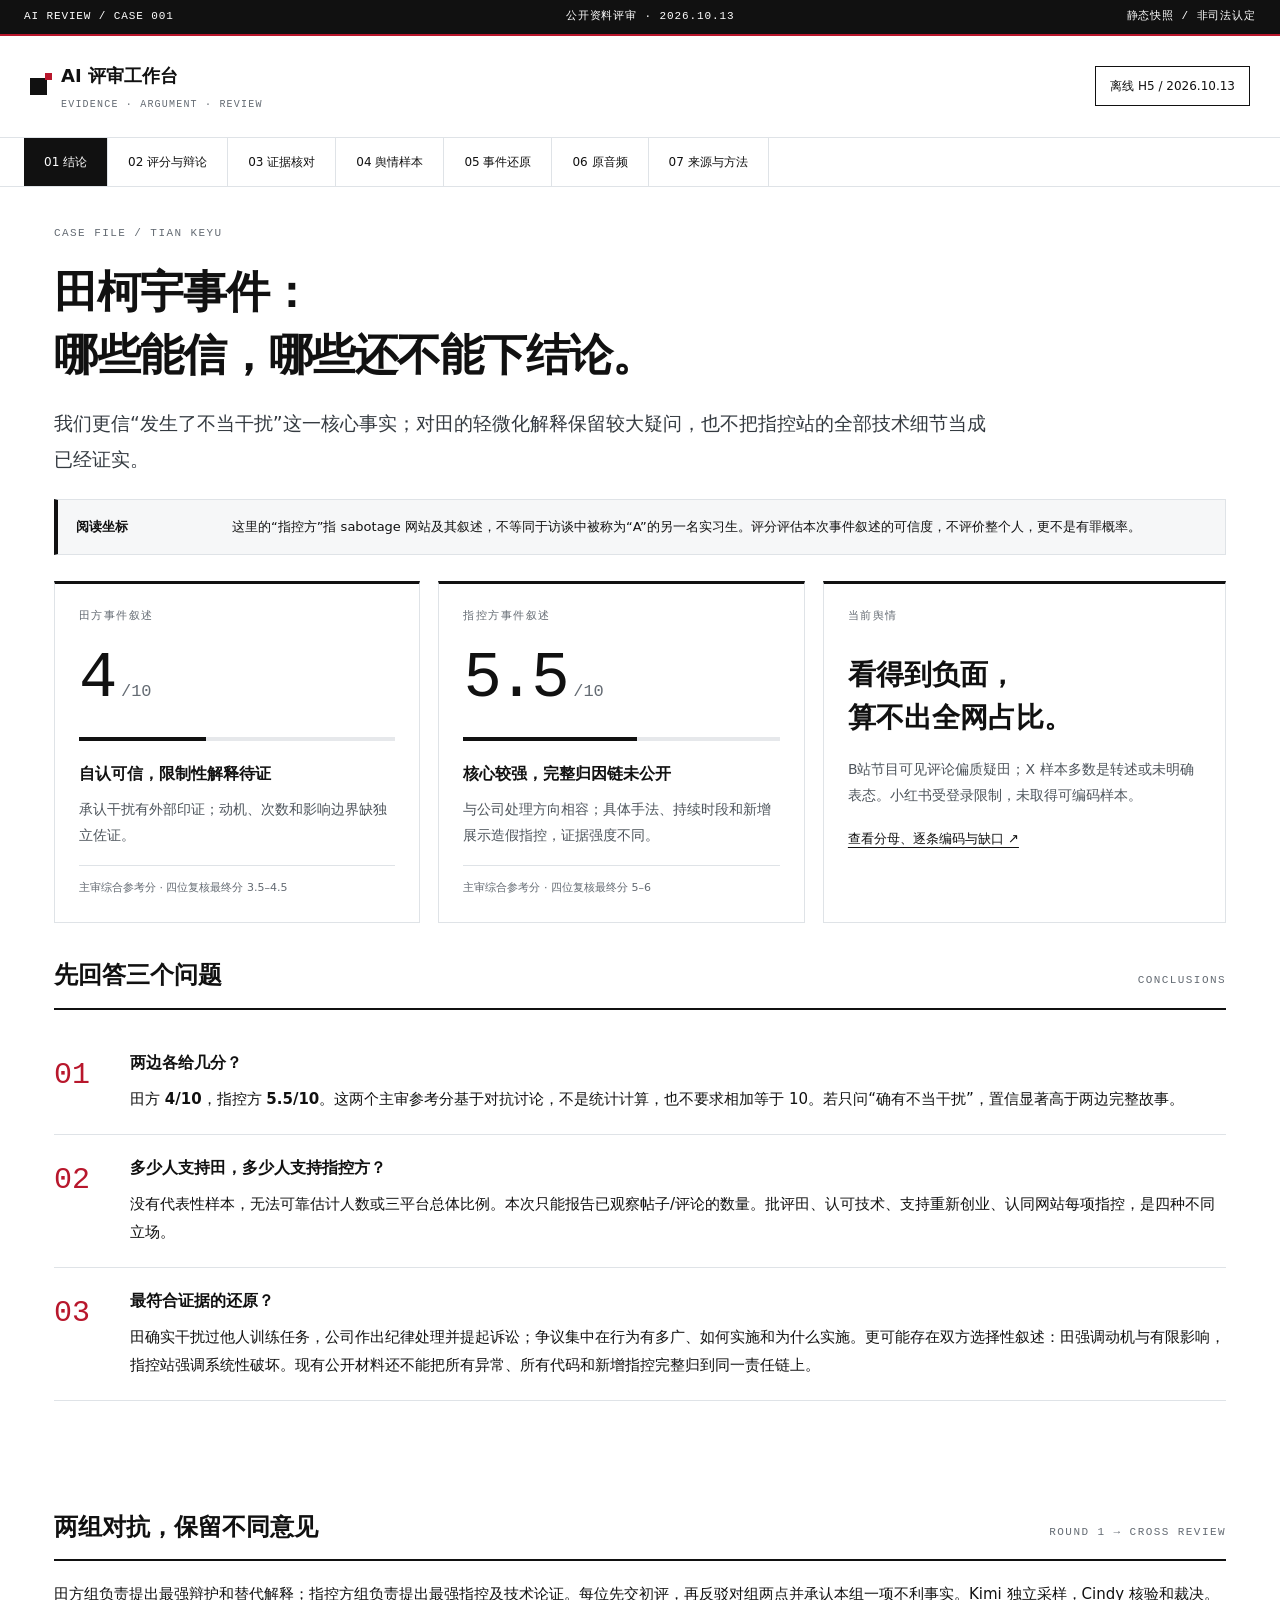
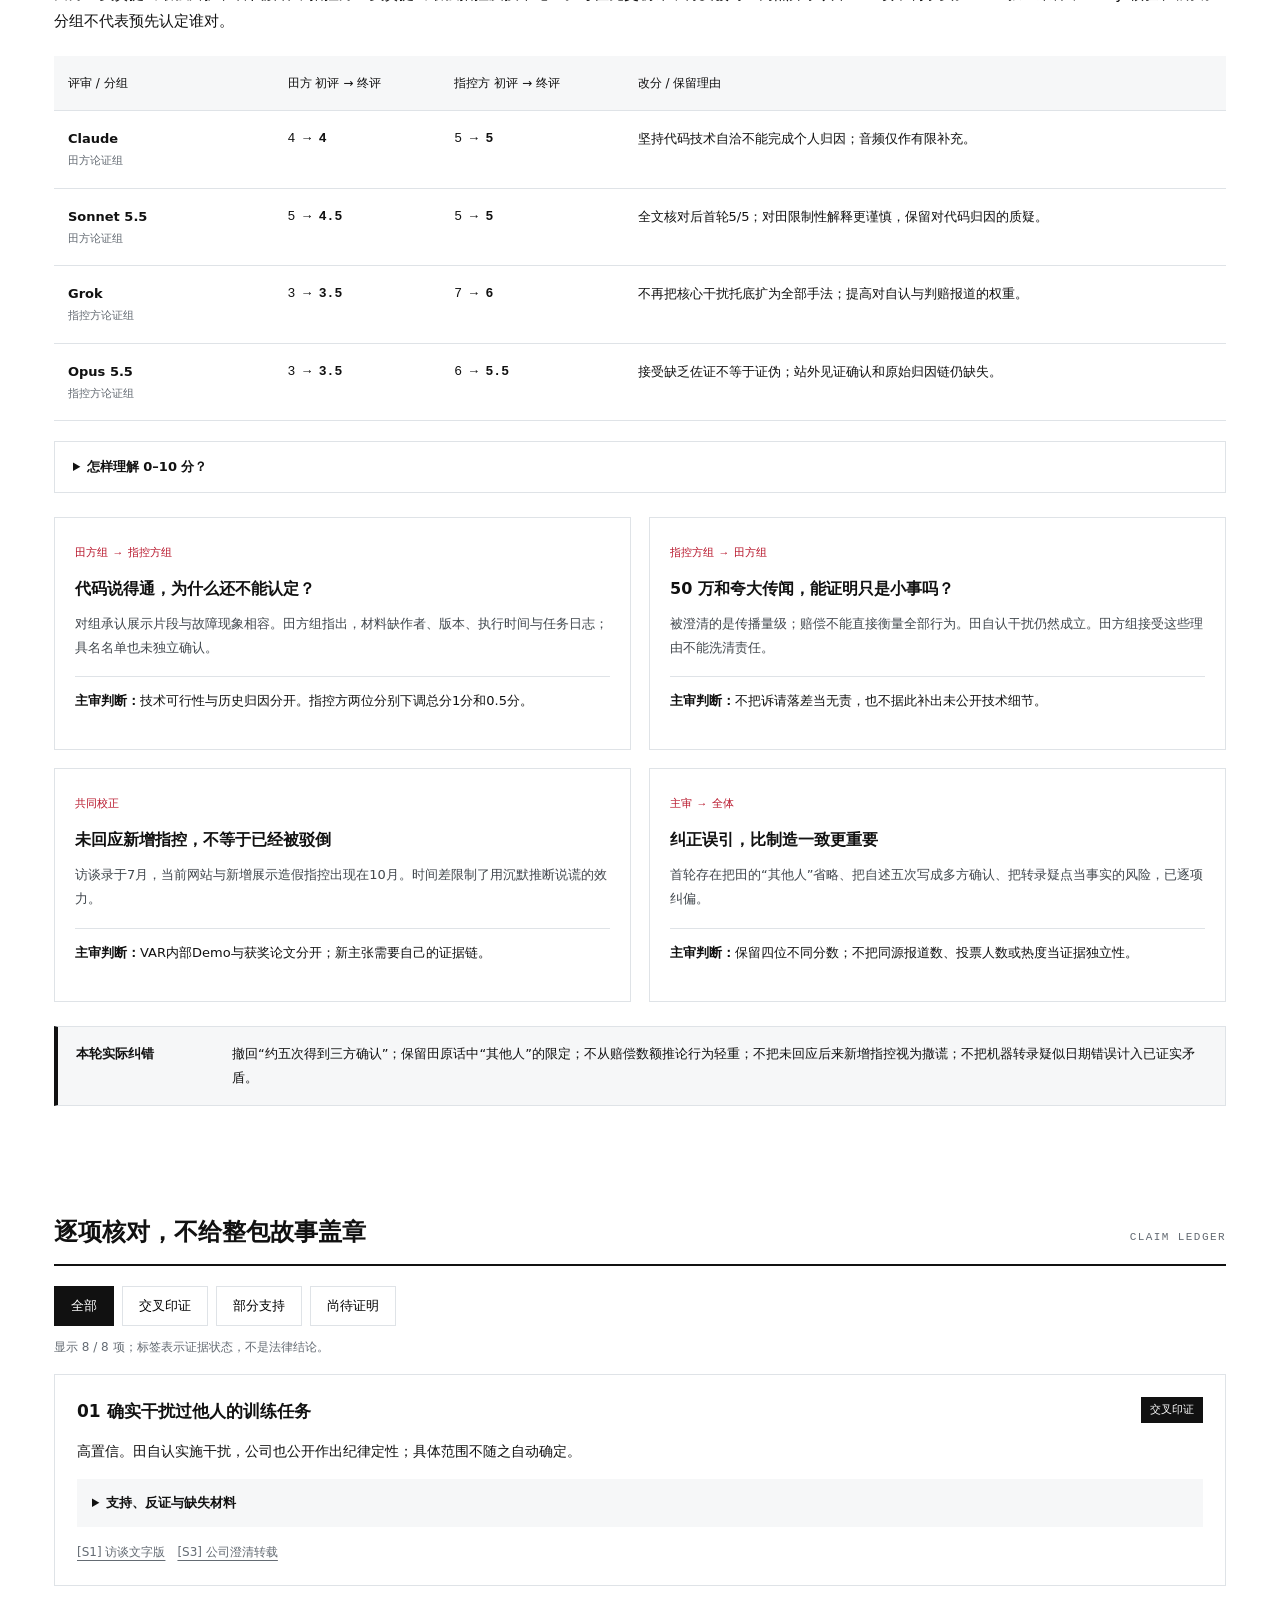
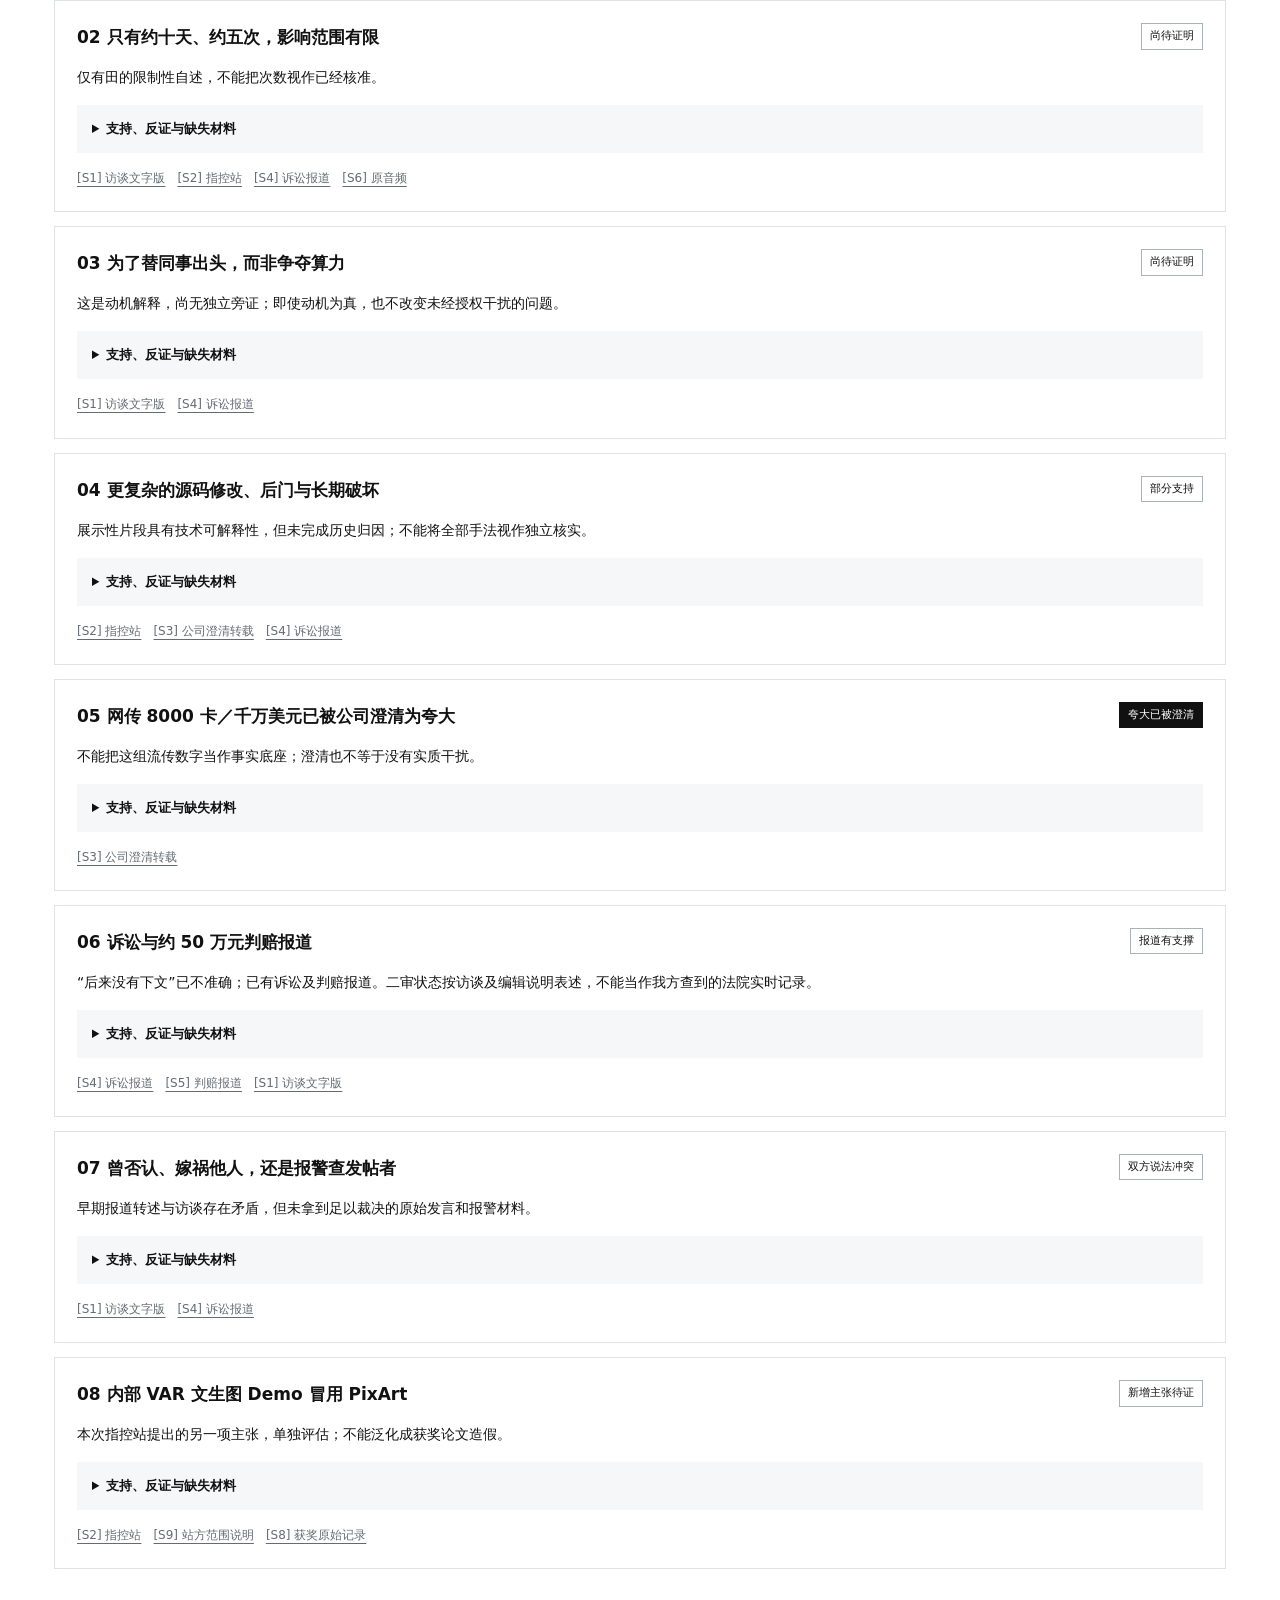
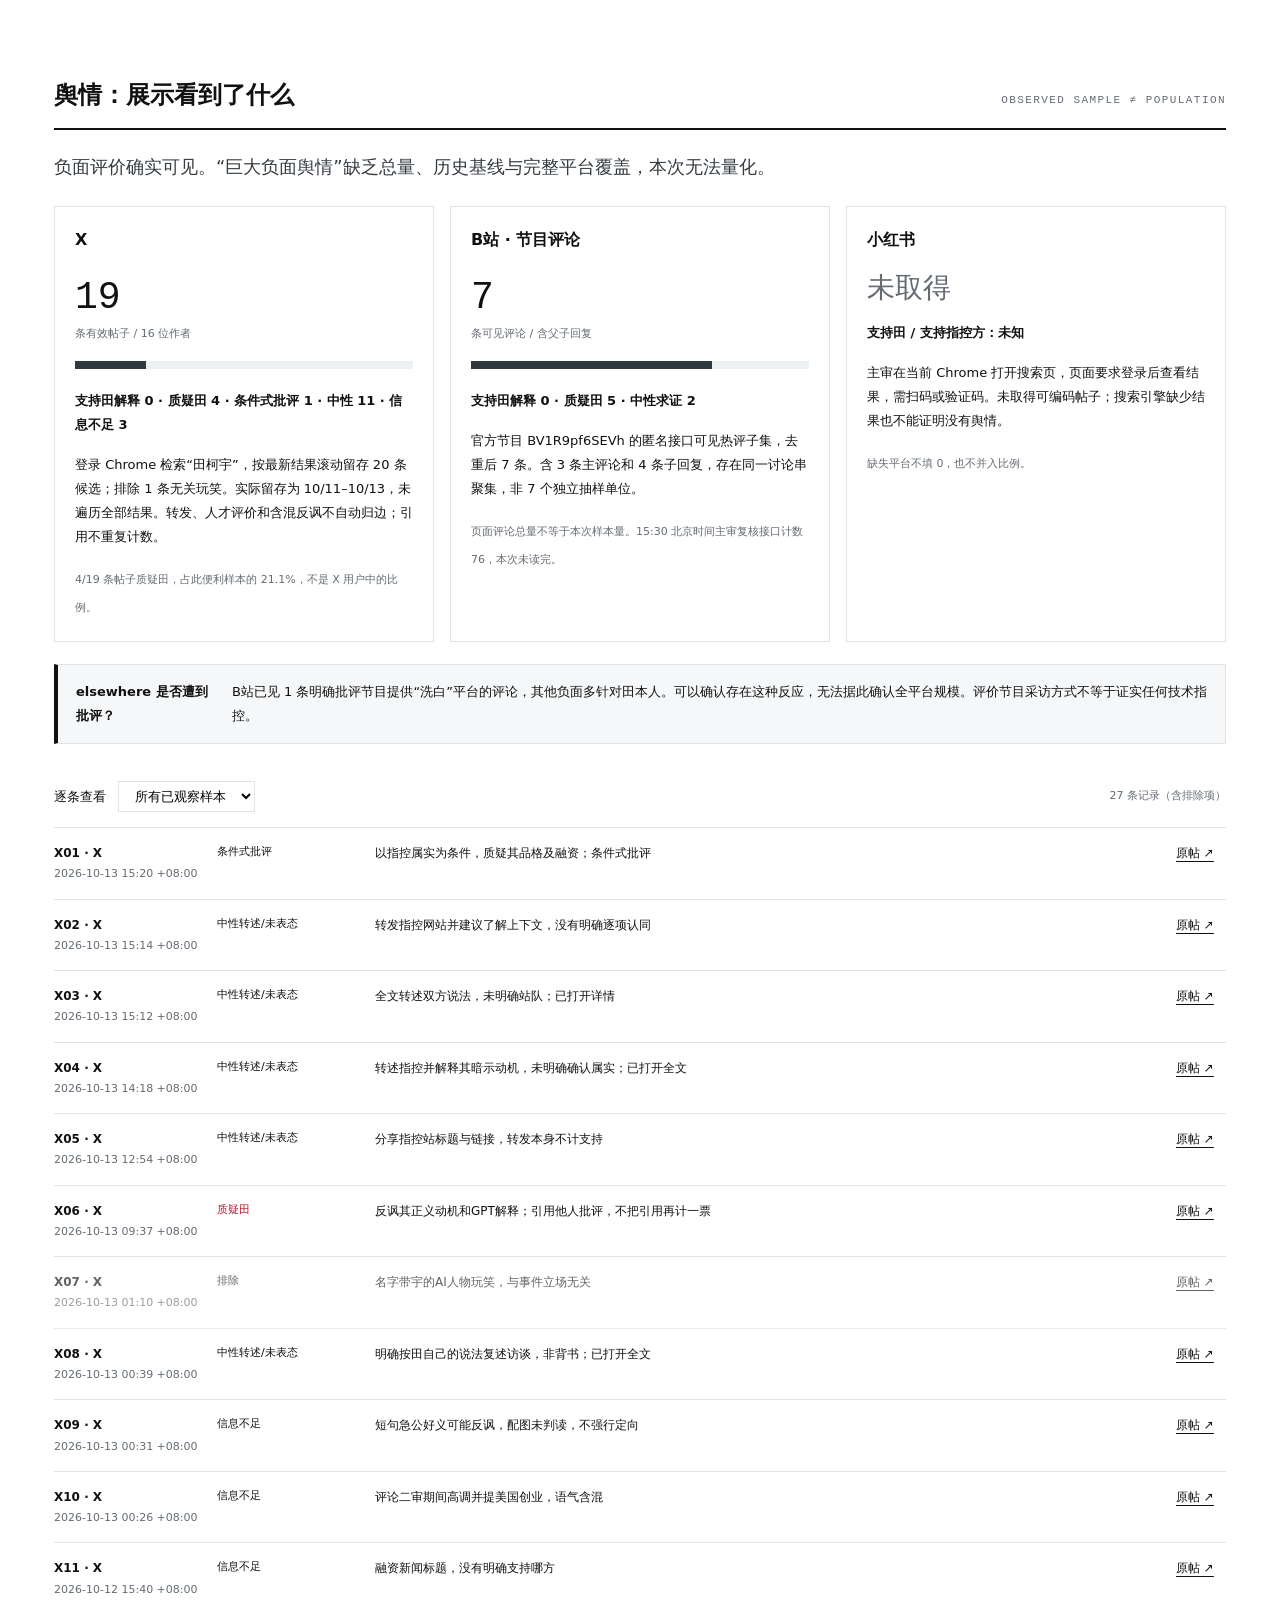
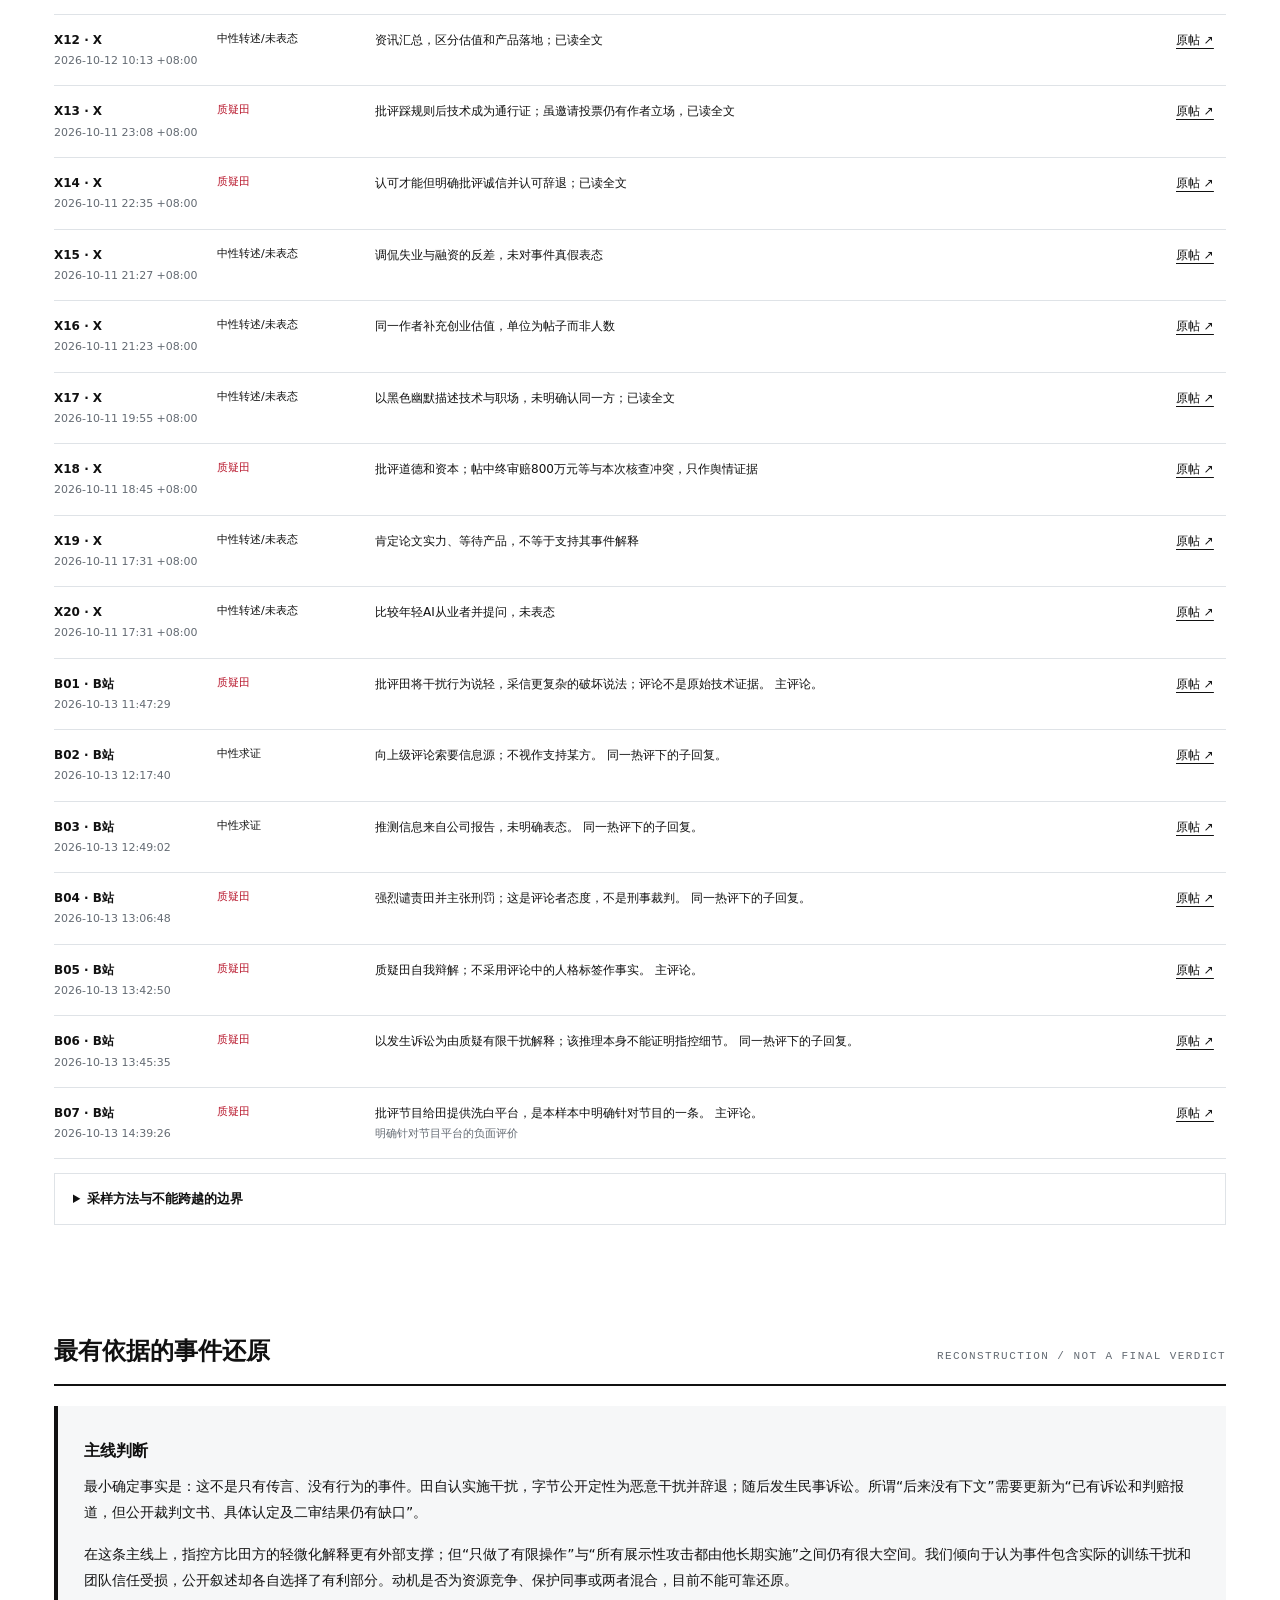
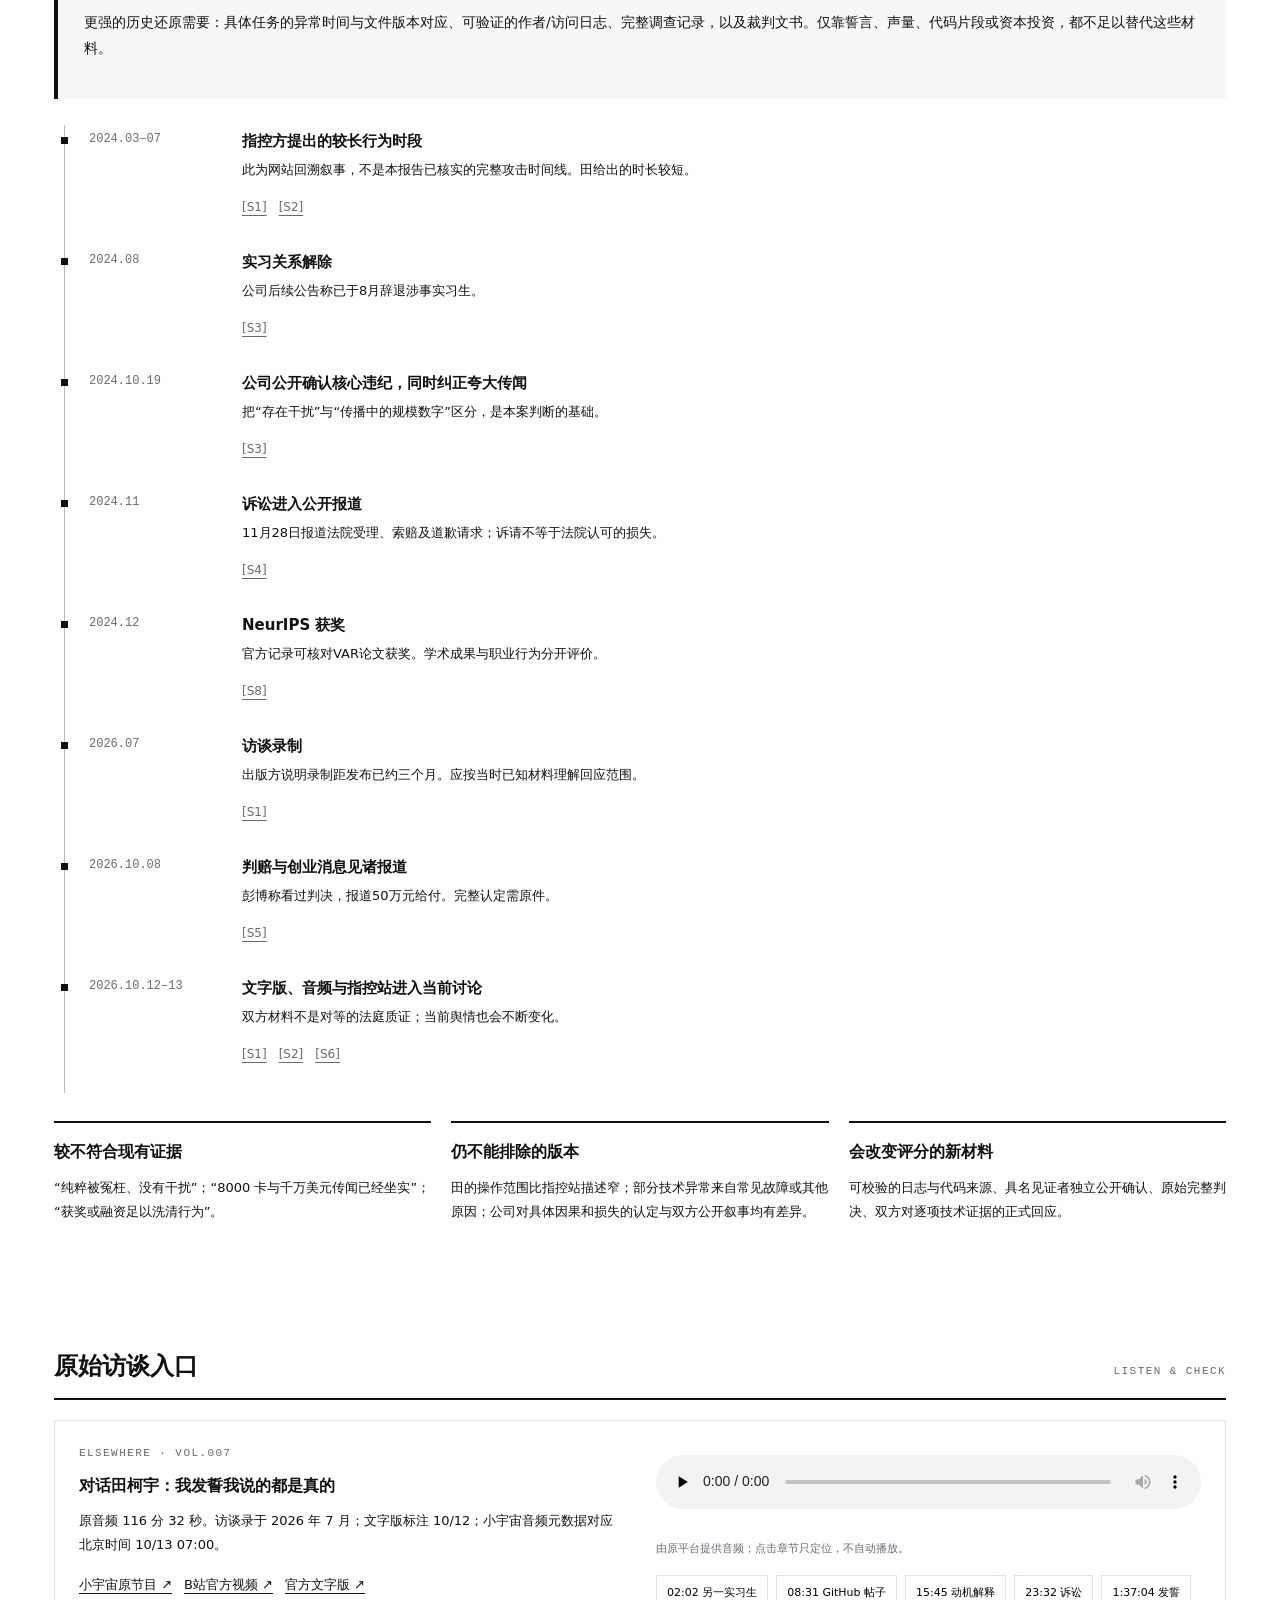
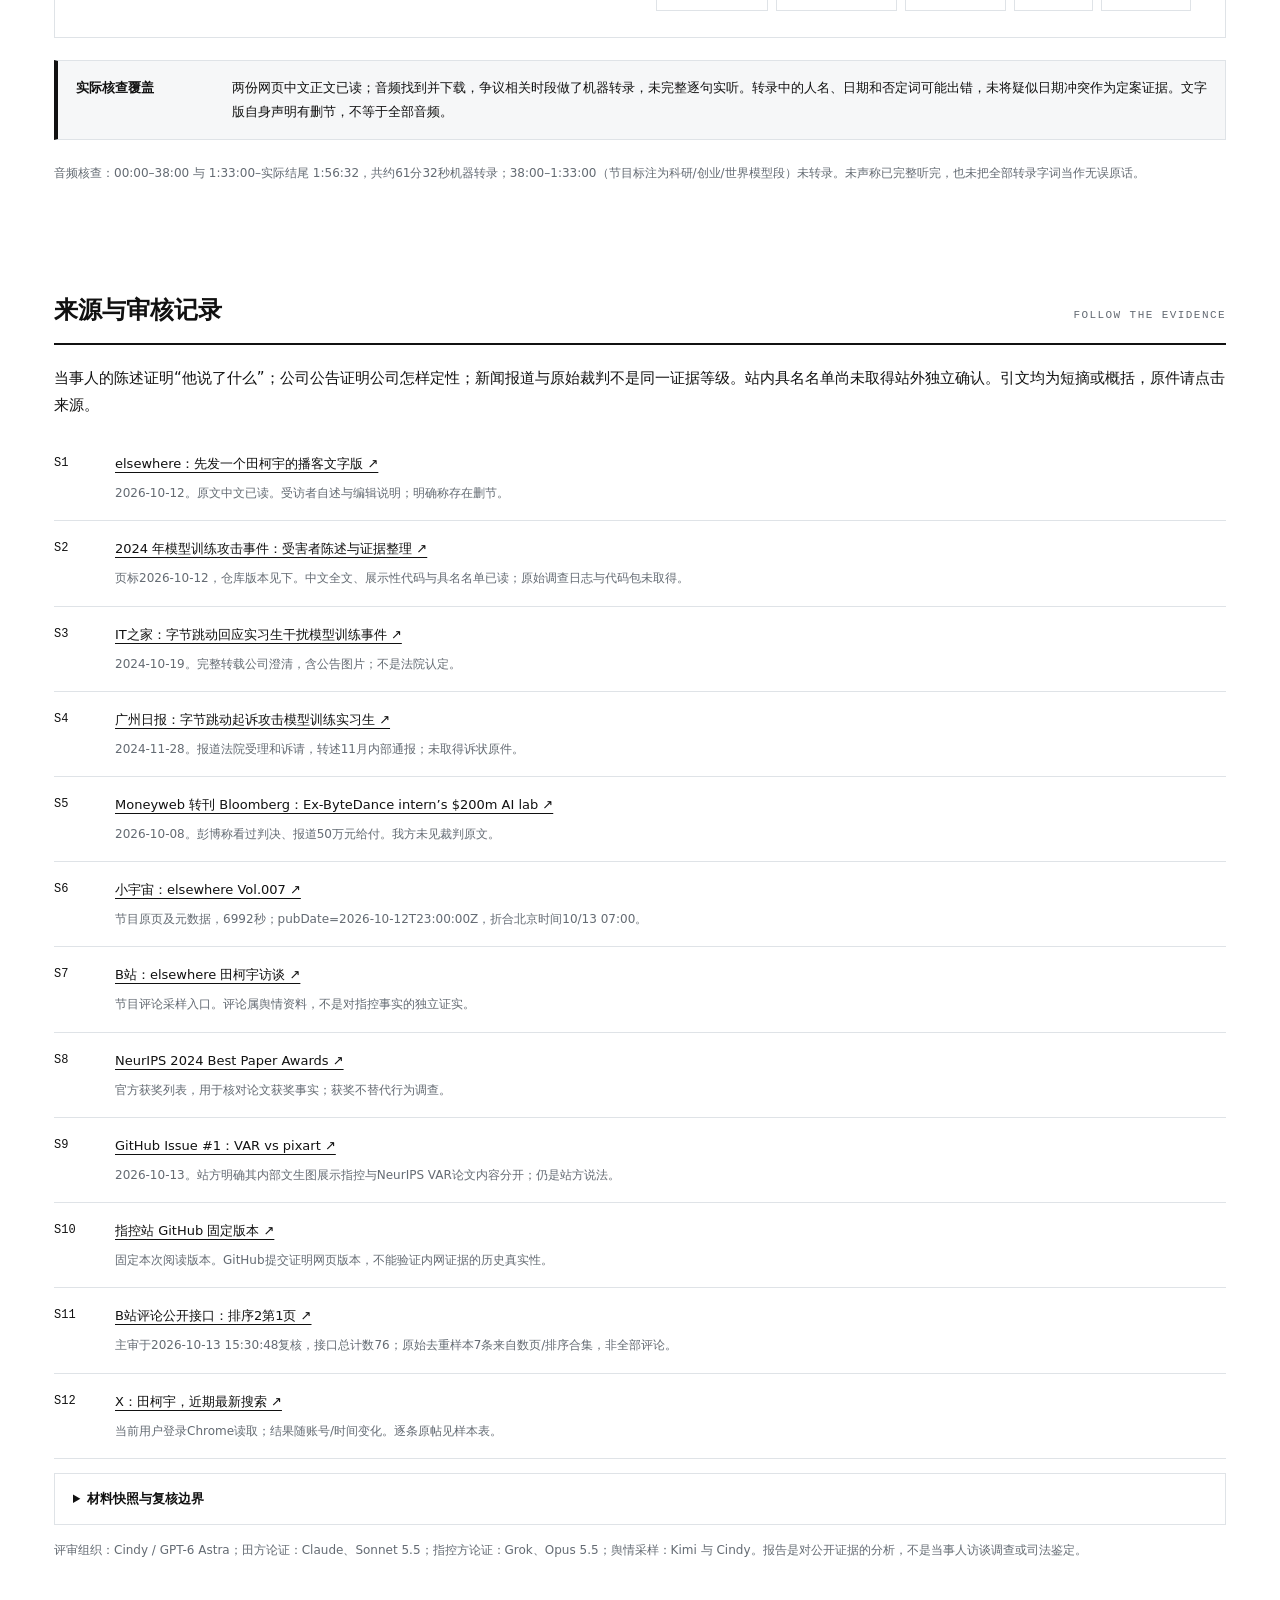
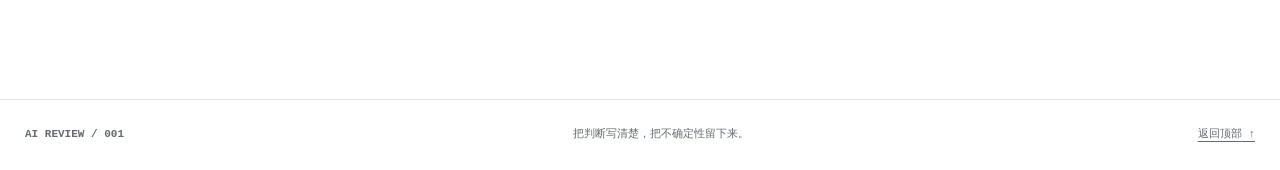
==== offline.html @ 98987852 "Publish evidence review H5" ====
<!doctype html>
<html lang="zh-CN"><head><meta charset="utf-8"><meta name="viewport" content="width=device-width,initial-scale=1"><meta name="theme-color" content="#111111"><meta name="description" content="田柯宇事件公开证据评审：双方评分、对抗审查、舆情样本与事件还原。"><title>田柯宇事件 · AI 评审工作台</title><style>:root{--ink:#111;--muted:#646b73;--line:#dfe3e7;--wash:#f6f7f8;--red:#b8172c;--mono:Consolas,'Courier New',monospace;--sans:'Microsoft YaHei','PingFang SC',system-ui,sans-serif}*{box-sizing:border-box}html{scroll-behavior:smooth;scroll-padding-top:80px}body{margin:0;background:#fff;color:var(--ink);font:15px/1.85 var(--sans)}a{color:inherit;text-underline-offset:4px}a:hover{color:var(--red)}button,select{font:inherit}button{cursor:pointer}a:focus-visible,button:focus-visible,select:focus-visible,summary:focus-visible{outline:3px solid var(--red);outline-offset:3px}.skip{position:absolute;left:-9999px}.skip:focus{left:12px;top:12px;background:#fff;z-index:100}.status{background:var(--ink);color:#fff;border-bottom:2px solid var(--red);padding:8px 24px;display:flex;justify-content:space-between;font:11px/1.6 var(--mono);letter-spacing:.08em}header{display:flex;align-items:center;justify-content:space-between;padding:23px 30px;border-bottom:1px solid var(--line);gap:16px}.brand{display:flex;align-items:center;gap:14px;font-weight:700;font-size:18px}.brand i{width:17px;height:17px;background:var(--ink);position:relative}.brand i:after{content:'';position:absolute;right:-5px;top:-5px;background:var(--red);width:7px;height:7px}.brand small{display:block;font:10px/1.8 var(--mono);letter-spacing:.12em;color:var(--muted);margin-top:4px}.outline{padding:8px 14px;border:1px solid var(--ink);text-decoration:none;font-size:12px;white-space:nowrap}nav{display:flex;position:sticky;top:0;z-index:10;padding:0 24px;background:#fff;border-bottom:1px solid var(--line);overflow-x:auto}nav a{font-size:12px;padding:13px 20px;white-space:nowrap;text-decoration:none;border-right:1px solid var(--line)}nav a:hover,nav a.active{background:var(--ink);color:#fff}main{max-width:1220px;padding:38px 24px 70px;margin:auto}section{margin-bottom:68px}section+section{padding-top:6px}.eyebrow,.section-head span{font:11px/1.6 var(--mono);letter-spacing:.13em;color:var(--muted)}h1{font-size:clamp(30px,3.4vw,47px);line-height:1.45;letter-spacing:-.025em;margin:18px 0;font-weight:650;max-width:1000px}h2{font-size:24px;line-height:1.55;margin:0}h3{font-size:16px;line-height:1.65;margin:10px 0}p{margin:10px 0 16px}.lead{max-width:950px;font-size:19px;line-height:1.9;color:#343a40}.small-lead{font-size:18px}.notice{display:grid;grid-template-columns:140px 1fr;border:1px solid var(--line);border-left:4px solid var(--ink);background:var(--wash);padding:15px 18px;gap:16px;font-size:13px;margin:22px 0}.notice b{font-size:13px}.hero-grid{display:grid;grid-template-columns:1fr 1fr 1.1fr;gap:18px;margin-top:26px}.metric{border:1px solid var(--line);padding:24px;min-width:0;border-top:3px solid var(--ink)}.metric p{font-size:14px;color:#4e555c}.metric small{display:block;border-top:1px solid var(--line);padding-top:12px;font-size:11px;color:var(--muted)}.big{font:64px/1.3 var(--mono);letter-spacing:-.07em;margin-top:12px}.big span{font:17px var(--mono);letter-spacing:0;color:var(--muted);margin-left:8px}.meter{height:4px;background:#e6e8eb;margin:16px 0 20px}.meter i{display:block;height:100%;background:var(--ink)}.summary h2{margin:27px 0 18px;font-size:28px}.summary a{font-size:13px}.section-head{display:flex;justify-content:space-between;align-items:baseline;gap:20px;border-bottom:2px solid var(--ink);padding-bottom:13px;margin:34px 0 20px}.section-head span{text-align:right}.answer-list article{display:grid;grid-template-columns:60px 1fr;gap:16px;padding:20px 0;border-bottom:1px solid var(--line)}.answer-list article>b{font:30px var(--mono);color:var(--red);padding-top:8px}.answer-list h3{margin-top:0}.answer-list p{margin-bottom:0}.score-table-wrap{overflow:auto;margin:20px 0}table{border-collapse:collapse;width:100%;text-align:left;font-size:13px}th,td{border-bottom:1px solid var(--line);padding:16px 14px;vertical-align:top}th{background:var(--wash);font-size:12px;font-weight:500}td:first-child{min-width:160px}td:nth-child(2),td:nth-child(3){white-space:nowrap;font-family:var(--mono)}.group{display:block;font-size:11px;color:var(--muted)}details{border:1px solid var(--line);padding:13px 18px;margin:14px 0;font-size:13px}summary{cursor:pointer;font-weight:600}details p{padding-top:4px;margin-bottom:8px}.debate-grid{display:grid;grid-template-columns:1fr 1fr;gap:18px;margin:24px 0}.debate{border:1px solid var(--line);padding:20px}.debate .who{font:11px var(--mono);color:var(--red)}.debate p{font-size:13px;color:#42484e}.debate .ruling{border-top:1px solid var(--line);padding-top:12px;color:var(--ink)}.filters{display:flex;gap:8px;flex-wrap:wrap}.filters button{background:#fff;border:1px solid var(--line);padding:7px 16px;font-size:13px}.filters .selected{background:var(--ink);color:#fff;border-color:var(--ink)}.filter-count{font-size:12px;color:var(--muted)}.claim{border:1px solid var(--line);padding:22px;margin:14px 0}.claim-head{display:flex;justify-content:space-between;gap:18px}.claim h3{margin:0;font-size:17px}.tag{white-space:nowrap;align-self:start;font-size:11px;border:1px solid #aab1b7;padding:2px 8px}.tag.strong{background:var(--ink);color:#fff;border-color:var(--ink)}.claim .assessment{font-size:14px;margin:14px 0}.claim details{background:var(--wash);border:0;margin:0;padding:12px 15px}.source-refs{font-size:12px;color:var(--muted);margin-top:14px;display:flex;gap:12px;flex-wrap:wrap}.platforms{display:grid;grid-template-columns:1fr 1fr 1fr;gap:16px;margin:22px 0}.platforms article{border:1px solid var(--line);padding:20px;min-width:0}.platforms h3{margin:0 0 16px}.platforms p{font-size:13px}.platforms small{font-size:11px;color:var(--muted)}.sample-big{font:38px/1.5 var(--mono);margin:10px 0}.sample-big small{display:block;font:11px var(--sans)}.samplebar{height:8px;background:#edf0f2;margin:20px 0}.samplebar i{height:100%;display:block;background:#313940}.muted{color:var(--muted);font-size:28px}.sample-toolbar{display:flex;gap:12px;align-items:center;border-bottom:1px solid var(--line);padding:15px 0;font-size:13px}.sample-toolbar select{padding:6px 12px;border:1px solid var(--line);background:white;max-width:180px}.sample-toolbar span{margin-left:auto;color:var(--muted);font-size:11px}.sample-row{display:grid;grid-template-columns:145px 140px 1fr 50px;gap:18px;padding:14px 0;border-bottom:1px solid var(--line);font-size:12px;align-items:start}.sample-row .meta{color:var(--muted);font-size:11px}.sample-row a{overflow-wrap:anywhere}.sample-row.excluded{opacity:.65}.stance{font-size:11px}.stance.critical{color:var(--red)}.sample-note{display:block;font-size:11px;color:var(--muted)}.reconstruction{padding:22px 26px;background:var(--wash);border-left:4px solid var(--ink)}.reconstruction p{font-size:14px}.timeline{border-left:1px solid #b4bbc2;margin:26px 0 28px 10px}.event{display:grid;grid-template-columns:135px 1fr;gap:18px;padding:4px 0 28px 24px;position:relative}.event:before{content:'';height:7px;width:7px;background:var(--ink);position:absolute;left:-4px;top:12px}.event time{font:12px/1.8 var(--mono);color:var(--muted)}.event h3{margin:0;font-size:15px}.event p{font-size:13px;margin:4px 0}.hypotheses{display:grid;grid-template-columns:repeat(3,1fr);gap:20px}.hypotheses article{border-top:2px solid var(--ink);padding-top:6px}.hypotheses p{font-size:13px}.audio-panel{display:grid;grid-template-columns:1fr 1fr;gap:32px;padding:24px;border:1px solid var(--line)}.audio-panel p{font-size:13px}.audio-links{display:flex;flex-wrap:wrap;gap:12px}audio{width:100%;margin:10px 0}.chapters{display:flex;flex-wrap:wrap;gap:8px}.chapters button{background:#fff;border:1px solid var(--line);font-size:11px;padding:7px 10px}#audio-status{font-size:11px;color:var(--muted)}.source{display:grid;grid-template-columns:45px 1fr;gap:16px;padding:16px 0;border-bottom:1px solid var(--line);font-size:13px}.source>b{font:12px var(--mono);padding-top:4px}.source p{margin:6px 0 0;font-size:12px;color:var(--muted)}.fine{font-size:12px;color:var(--muted)}code{font:11px var(--mono);overflow-wrap:anywhere}footer{display:flex;justify-content:space-between;gap:20px;border-top:1px solid var(--line);padding:25px;font:11px/1.8 var(--mono);color:var(--muted)}
@media(max-width:800px){.hero-grid,.platforms{grid-template-columns:1fr 1fr}.hero-grid>.summary,.platforms>article:last-child{grid-column:1/-1}.summary h2 br{display:none}.hypotheses{grid-template-columns:1fr}.audio-panel{grid-template-columns:1fr;gap:15px}.sample-row{grid-template-columns:110px 1fr 35px}.sample-row .stance{grid-column:2}.sample-row .reason{grid-column:1/3}.sample-row .origin{grid-column:3;grid-row:1/3}.status span:last-child{display:none}}
@media(max-width:520px){body{font-size:14px}.status{padding:9px 15px;font-size:9px;gap:15px}.status span:nth-child(2){text-align:right}header{padding:19px 17px}.brand{font-size:16px;gap:11px}.brand small{font-size:8px}.outline{font-size:11px;padding:7px 9px}nav{padding:0 8px}nav a{padding:13px 14px;font-size:11px}main{padding:25px 17px 40px}h1{font-size:30px;margin-top:14px}.lead{font-size:16px}.notice{grid-template-columns:1fr;gap:6px;padding:13px 14px;font-size:12px}.hero-grid,.platforms,.debate-grid{grid-template-columns:1fr;gap:14px}.hero-grid>.summary,.platforms>article:last-child{grid-column:auto}.metric{padding:21px}.big{font-size:54px}.summary h2{font-size:25px;margin:15px 0}.section-head{margin-top:28px;gap:10px}.section-head h2{font-size:20px}.section-head span{font-size:8px;max-width:105px}.answer-list article{grid-template-columns:32px 1fr;gap:12px}.answer-list article>b{font-size:24px}.answer-list h3{font-size:15px}.score-table-wrap{margin-left:-2px;margin-right:-2px}table{min-width:690px}.claim{padding:17px}.claim-head{flex-wrap:wrap;gap:8px}.claim h3{font-size:16px}.claim .assessment{font-size:13px}.event{grid-template-columns:1fr;gap:5px;padding-left:19px}.sample-toolbar{gap:8px}.sample-toolbar span{max-width:90px;text-align:right}.sample-row{gap:8px}.sample-row .reason{font-size:12px}.audio-panel{padding:18px}.reconstruction{padding:17px}.source{grid-template-columns:28px 1fr;gap:10px}.source a{overflow-wrap:anywhere}footer{padding:20px 17px;flex-wrap:wrap;font-size:10px}section{margin-bottom:45px}.filters button{padding:7px 10px;font-size:12px}}
@media(prefers-reduced-motion:reduce){html{scroll-behavior:auto}}@media print{nav,.filters,.outline,.chapters,audio,.sample-toolbar{display:none}.status{background:#fff;color:#111}section{break-inside:auto}.hero-grid,.platforms{display:block}.metric,.platforms article{margin-bottom:15px}.sample-row{break-inside:avoid}details{display:block}}
</style></head>
<body><a class="skip" href="#main">跳到正文</a>
<div class="status"><span>AI REVIEW / CASE 001</span><span>公开资料评审 · 2026.10.13</span><span>静态快照 / 非司法认定</span></div>
<header><div class="brand"><i></i><div>AI 评审工作台<small>EVIDENCE · ARGUMENT · REVIEW</small></div></div><span class="outline">离线 H5 / 2026.10.13</span></header>
<nav aria-label="报告导航"><a href="#verdict">01 结论</a><a href="#scores">02 评分与辩论</a><a href="#evidence">03 证据核对</a><a href="#sentiment">04 舆情样本</a><a href="#timeline">05 事件还原</a><a href="#audio">06 原音频</a><a href="#sources">07 来源与方法</a></nav>
<main id="main">
<section id="verdict"><div class="eyebrow">CASE FILE / TIAN KEYU</div><h1>田柯宇事件：<br>哪些能信，哪些还不能下结论。</h1><p class="lead">我们更信“发生了不当干扰”这一核心事实；对田的轻微化解释保留较大疑问，也不把指控站的全部技术细节当成已经证实。</p>
<div class="notice"><b>阅读坐标</b><span>这里的“指控方”指 sabotage 网站及其叙述，不等同于访谈中被称为“A”的另一名实习生。评分评估本次事件叙述的可信度，不评价整个人，更不是有罪概率。</span></div>
<div class="hero-grid"><article class="metric"><div class="eyebrow">田方事件叙述</div><div class="big">4<span>/10</span></div><div class="meter"><i style="width:40%"></i></div><h3>自认可信，限制性解释待证</h3><p>承认干扰有外部印证；动机、次数和影响边界缺独立佐证。</p><small>主审综合参考分 · 四位复核最终分 3.5–4.5</small></article>
<article class="metric"><div class="eyebrow">指控方事件叙述</div><div class="big">5.5<span>/10</span></div><div class="meter"><i style="width:55%"></i></div><h3>核心较强，完整归因链未公开</h3><p>与公司处理方向相容；具体手法、持续时段和新增展示造假指控，证据强度不同。</p><small>主审综合参考分 · 四位复核最终分 5–6</small></article>
<article class="metric summary"><div class="eyebrow">当前舆情</div><h2>看得到负面，<br>算不出全网占比。</h2><p>B站节目可见评论偏质疑田；X 样本多数是转述或未明确表态。小红书受登录限制，未取得可编码样本。</p><a href="#sentiment">查看分母、逐条编码与缺口 ↗</a></article></div>
<div class="section-head"><h2>先回答三个问题</h2><span>CONCLUSIONS</span></div>
<div class="answer-list"><article><b>01</b><div><h3>两边各给几分？</h3><p>田方 <strong>4/10</strong>，指控方 <strong>5.5/10</strong>。这两个主审参考分基于对抗讨论，不是统计计算，也不要求相加等于 10。若只问“确有不当干扰”，置信显著高于两边完整故事。</p></div></article><article><b>02</b><div><h3>多少人支持田，多少人支持指控方？</h3><p>没有代表性样本，无法可靠估计人数或三平台总体比例。本次只能报告已观察帖子/评论的数量。批评田、认可技术、支持重新创业、认同网站每项指控，是四种不同立场。</p></div></article><article><b>03</b><div><h3>最符合证据的还原？</h3><p>田确实干扰过他人训练任务，公司作出纪律处理并提起诉讼；争议集中在行为有多广、如何实施和为什么实施。更可能存在双方选择性叙述：田强调动机与有限影响，指控站强调系统性破坏。现有公开材料还不能把所有异常、所有代码和新增指控完整归到同一责任链上。</p></div></article></div>
</section>
<section id="scores"><div class="section-head"><h2>两组对抗，保留不同意见</h2><span>ROUND 1 → CROSS REVIEW</span></div><p>田方组负责提出最强辩护和替代解释；指控方组负责提出最强指控及技术论证。每位先交初评，再反驳对组两点并承认本组一项不利事实。Kimi 独立采样，Cindy 核验和裁决。分组不代表预先认定谁对。</p>
<div class="score-table-wrap"><table><thead><tr><th>评审 / 分组</th><th>田方 初评 → 终评</th><th>指控方 初评 → 终评</th><th>改分 / 保留理由</th></tr></thead><tbody id="score-rows"></tbody></table></div>
<details><summary>怎样理解 0–10 分？</summary><p>0 表示完全不相信该叙述；5 表示证据混合、关键点仍未解决；10 表示完全置信。本次是主观证据判断，综合考虑来源是否直接、是否有独立印证、替代解释能否排除、材料是否完整。没有经校准的概率模型；低分不等于已证伪，高分不等于每一细节都真。</p><p>主审采用 4 与 5.5，保留个体评分差异，不把多个 AI 的同意当作多份独立事实证据。各评审共享相同公开资料，误差会相关。</p></details>
<div class="debate-grid" id="debates"></div>
<div class="notice"><b>本轮实际纠错</b><span>撤回“约五次得到三方确认”；保留田原话中“其他人”的限定；不从赔偿数额推论行为轻重；不把未回应后来新增指控视为撒谎；不把机器转录疑似日期错误计入已证实矛盾。</span></div>
</section>
<section id="evidence"><div class="section-head"><h2>逐项核对，不给整包故事盖章</h2><span>CLAIM LEDGER</span></div><div class="filters" role="group" aria-label="证据筛选"><button class="selected" data-filter="all" aria-pressed="true">全部</button><button data-filter="strong" aria-pressed="false">交叉印证</button><button data-filter="partial" aria-pressed="false">部分支持</button><button data-filter="open" aria-pressed="false">尚待证明</button></div><p class="filter-count" aria-live="polite" id="claim-count"></p><div id="claims"></div></section>
<section id="sentiment"><div class="section-head"><h2>舆情：展示看到了什么</h2><span>OBSERVED SAMPLE ≠ POPULATION</span></div><p class="lead small-lead">负面评价确实可见。“巨大负面舆情”缺乏总量、历史基线与完整平台覆盖，本次无法量化。</p>
<div class="platforms"><article><h3>X</h3><div class="sample-big">19<small> 条有效帖子 / 16 位作者</small></div><div class="samplebar"><i style="width:21.0526%"></i></div><p><b>支持田解释 0 · 质疑田 4 · 条件式批评 1 · 中性 11 · 信息不足 3</b></p><p>登录 Chrome 检索“田柯宇”，按最新结果滚动留存 20 条候选；排除 1 条无关玩笑。实际留存为 10/11–10/13，未遍历全部结果。转发、人才评价和含混反讽不自动归边；引用不重复计数。</p><small>4/19 条帖子质疑田，占此便利样本的 21.1%，不是 X 用户中的比例。</small></article><article><h3>B站 · 节目评论</h3><div class="sample-big">7<small> 条可见评论 / 含父子回复</small></div><div class="samplebar"><i style="width:71.4286%"></i></div><p><b>支持田解释 0 · 质疑田 5 · 中性求证 2</b></p><p>官方节目 BV1R9pf6SEVh 的匿名接口可见热评子集，去重后 7 条。含 3 条主评论和 4 条子回复，存在同一讨论串聚集，非 7 个独立抽样单位。</p><small>页面评论总量不等于本次样本量。15:30 北京时间主审复核接口计数 76，本次未读完。</small></article><article><h3>小红书</h3><div class="sample-big muted">未取得</div><p><b>支持田 / 支持指控方：未知</b></p><p>主审在当前 Chrome 打开搜索页，页面要求登录后查看结果，需扫码或验证码。未取得可编码帖子；搜索引擎缺少结果也不能证明没有舆情。</p><small>缺失平台不填 0，也不并入比例。</small></article></div>
<div class="notice"><b>elsewhere 是否遭到批评？</b><span>B站已见 1 条明确批评节目提供“洗白”平台的评论，其他负面多针对田本人。可以确认存在这种反应，无法据此确认全平台规模。评价节目采访方式不等于证实任何技术指控。</span></div>
<div class="sample-toolbar"><label for="platform-select">逐条查看</label><select id="platform-select"><option value="all">所有已观察样本</option><option value="X">X</option><option value="B站">B站</option></select><span id="sample-count"></span></div><div id="sample-list"></div>
<details><summary>采样方法与不能跨越的边界</summary><p>采集日为 2026-10-13，时间均为北京时间。X 检索窗为 10/08 至 10/14（平台过滤边界），此次只读取滚动中留存的 20 条候选；长帖进入详情补全。B站为同一节目热评接口数页及排序结果的去重合集。两平台渠道、单位和曝光排序不同，因此不相加制造“三平台支持率”。</p><p>“质疑田”不代表认可指控站全部事实；条件式批评单列，未强行归边。计数单位是帖子/评论，不是人数；重复作者、讨论串、推荐算法和热评排序会放大部分观点。单一姓名检索会漏掉别称及英文写法；没有做点赞加权、机器人识别或概率抽样，不提供统计置信区间。样本中的错误事实仍可作为舆情观察，但不能进入事实证据链。</p><p>首轮检索混入 2024 年旧帖及微博内容，已从当前三平台结果剔除。未把零可见样本解释为零讨论。</p></details>
</section>
<section id="timeline"><div class="section-head"><h2>最有依据的事件还原</h2><span>RECONSTRUCTION / NOT A FINAL VERDICT</span></div><div class="reconstruction"><h3>主线判断</h3><p>最小确定事实是：这不是只有传言、没有行为的事件。田自认实施干扰，字节公开定性为恶意干扰并辞退；随后发生民事诉讼。所谓“后来没有下文”需要更新为“已有诉讼和判赔报道，但公开裁判文书、具体认定及二审结果仍有缺口”。</p><p>在这条主线上，指控方比田方的轻微化解释更有外部支撑；但“只做了有限操作”与“所有展示性攻击都由他长期实施”之间仍有很大空间。我们倾向于认为事件包含实际的训练干扰和团队信任受损，公开叙述却各自选择了有利部分。动机是否为资源竞争、保护同事或两者混合，目前不能可靠还原。</p><p>更强的历史还原需要：具体任务的异常时间与文件版本对应、可验证的作者/访问日志、完整调查记录，以及裁判文书。仅靠誓言、声量、代码片段或资本投资，都不足以替代这些材料。</p></div><div id="events" class="timeline"></div>
<div class="hypotheses"><article><h3>较不符合现有证据</h3><p>“纯粹被冤枉、没有干扰”；“8000 卡与千万美元传闻已经坐实”；“获奖或融资足以洗清行为”。</p></article><article><h3>仍不能排除的版本</h3><p>田的操作范围比指控站描述窄；部分技术异常来自常见故障或其他原因；公司对具体因果和损失的认定与双方公开叙事均有差异。</p></article><article><h3>会改变评分的新材料</h3><p>可校验的日志与代码来源、具名见证者独立公开确认、原始完整判决、双方对逐项技术证据的正式回应。</p></article></div>
</section>
<section id="audio"><div class="section-head"><h2>原始访谈入口</h2><span>LISTEN & CHECK</span></div><div class="audio-panel"><div><div class="eyebrow">ELSEWHERE · VOL.007</div><h3>对话田柯宇：我发誓我说的都是真的</h3><p>原音频 116 分 32 秒。访谈录于 2026 年 7 月；文字版标注 10/12；小宇宙音频元数据对应北京时间 10/13 07:00。</p><p class="audio-links"><a href="https://www.xiaoyuzhoufm.com/episode/6acd2c76e742e36efcc1fe3a" target="_blank" rel="noopener noreferrer">小宇宙原节目 ↗</a><a href="https://www.bilibili.com/video/BV1R9pf6SEVh" target="_blank" rel="noopener noreferrer">B站官方视频 ↗</a><a href="https://elsewhere.news/zh/elsewhere/posting-a-podcast-transcript-of-tian-keyu-first" target="_blank" rel="noopener noreferrer">官方文字版 ↗</a></p></div><div><audio id="podcast" controls preload="none" src="https://media.xyzcdn.net/68ff657d9c745a6e69da8fcf/lq719vhbMd1uwMt-RoSKRPPCNHtJ.m4a">当前浏览器不支持音频播放，请打开原节目。</audio><p id="audio-status" aria-live="polite">由原平台提供音频；点击章节只定位，不自动播放。</p><div class="chapters"><button data-time="122">02:02 另一实习生</button><button data-time="511">08:31 GitHub 帖子</button><button data-time="945">15:45 动机解释</button><button data-time="1412">23:32 诉讼</button><button data-time="5824">1:37:04 发誓</button></div></div></div><div class="notice"><b>实际核查覆盖</b><span>两份网页中文正文已读；音频找到并下载，争议相关时段做了机器转录，未完整逐句实听。转录中的人名、日期和否定词可能出错，未将疑似日期冲突作为定案证据。文字版自身声明有删节，不等于全部音频。</span></div><p id="audio-coverage" class="fine"></p></section>
<section id="sources"><div class="section-head"><h2>来源与审核记录</h2><span>FOLLOW THE EVIDENCE</span></div><p>当事人的陈述证明“他说了什么”；公司公告证明公司怎样定性；新闻报道与原始裁判不是同一证据等级。站内具名名单尚未取得站外独立确认。引文均为短摘或概括，原件请点击来源。</p><div id="source-list"></div><details><summary>材料快照与复核边界</summary><p>指控站核对版本：GitHub HEAD <code>4a1e3cb4af63ea7bd047974ed80658ebf90ac75b</code>（2026-10-13 14:31 北京时间提交）。网页会变化，本报告不自动更新。原始网页与采样记录在本地研究包留存；网页发布包不含会话、登录信息或私人文件。</p><p>没有访问内部集群、联系涉事人员、核验原始日志、取得完整诉状/判决书或完成全平台舆情普查。司法状态仅按已检索来源分层表述，不推定无人犯罪或有人犯罪。阅读这份报告应能找到支撑，也应看见缺口。</p></details><p class="fine">评审组织：Cindy / GPT-6 Astra；田方论证：Claude、Sonnet 5.5；指控方论证：Grok、Opus 5.5；舆情采样：Kimi 与 Cindy。报告是对公开证据的分析，不是当事人访谈调查或司法鉴定。</p></section>
</main><footer><b>AI REVIEW / 001</b><span>把判断写清楚，把不确定性留下来。</span><a href="#verdict">返回顶部 ↑</a></footer>
<script>const REPORT = {
  "date": "2026-10-13",
  "scores": {
    "tian": 4,
    "accusation": 5.5
  },
  "reviewers": [
    {
      "name": "Claude",
      "group": "田方论证组",
      "t0": 4,
      "t1": 4,
      "a0": 5,
      "a1": 5,
      "reason": "坚持代码技术自洽不能完成个人归因；音频仅作有限补充。"
    },
    {
      "name": "Sonnet 5.5",
      "group": "田方论证组",
      "t0": 5,
      "t1": 4.5,
      "a0": 5,
      "a1": 5,
      "reason": "全文核对后首轮5/5；对田限制性解释更谨慎，保留对代码归因的质疑。"
    },
    {
      "name": "Grok",
      "group": "指控方论证组",
      "t0": 3,
      "t1": 3.5,
      "a0": 7,
      "a1": 6,
      "reason": "不再把核心干扰托底扩为全部手法；提高对自认与判赔报道的权重。"
    },
    {
      "name": "Opus 5.5",
      "group": "指控方论证组",
      "t0": 3,
      "t1": 3.5,
      "a0": 6,
      "a1": 5.5,
      "reason": "接受缺乏佐证不等于证伪；站外见证确认和原始归因链仍缺失。"
    }
  ],
  "debates": [
    {
      "who": "田方组 → 指控方组",
      "title": "代码说得通，为什么还不能认定？",
      "argument": "对组承认展示片段与故障现象相容。田方组指出，材料缺作者、版本、执行时间与任务日志；具名名单也未独立确认。",
      "ruling": "技术可行性与历史归因分开。指控方两位分别下调总分1分和0.5分。"
    },
    {
      "who": "指控方组 → 田方组",
      "title": "50 万和夸大传闻，能证明只是小事吗？",
      "argument": "被澄清的是传播量级；赔偿不能直接衡量全部行为。田自认干扰仍然成立。田方组接受这些理由不能洗清责任。",
      "ruling": "不把诉请落差当无责，也不据此补出未公开技术细节。"
    },
    {
      "who": "共同校正",
      "title": "未回应新增指控，不等于已经被驳倒",
      "argument": "访谈录于7月，当前网站与新增展示造假指控出现在10月。时间差限制了用沉默推断说谎的效力。",
      "ruling": "VAR内部Demo与获奖论文分开；新主张需要自己的证据链。"
    },
    {
      "who": "主审 → 全体",
      "title": "纠正误引，比制造一致更重要",
      "argument": "首轮存在把田的“其他人”省略、把自述五次写成多方确认、把转录疑点当事实的风险，已逐项纠偏。",
      "ruling": "保留四位不同分数；不把同源报道数、投票人数或热度当证据独立性。"
    }
  ],
  "claims": [
    {
      "title": "01 确实干扰过他人的训练任务",
      "grade": "strong",
      "label": "交叉印证",
      "assessment": "高置信。田自认实施干扰，公司也公开作出纪律定性；具体范围不随之自动确定。",
      "support": "田在访谈承认干扰；2024公司声明确认恶意干扰研究项目并辞退。",
      "limit": "公司原公告未公开全部技术细节；田与公司对动机和程度的表述不同。",
      "missing": "完整调查与任务级因果记录。",
      "sources": [
        "S1",
        "S3"
      ]
    },
    {
      "title": "02 只有约十天、约五次，影响范围有限",
      "grade": "open",
      "label": "尚待证明",
      "assessment": "仅有田的限制性自述，不能把次数视作已经核准。",
      "support": "访谈给出可核查的次数和范围。",
      "limit": "媒体转述公司口径及指控站的时段更广；目前无法用原始记录裁决。语音识别的疑似日期冲突未作证据。",
      "missing": "账户操作日志、逐次受影响任务与持续时间。",
      "sources": [
        "S1",
        "S2",
        "S4",
        "S6"
      ]
    },
    {
      "title": "03 为了替同事出头，而非争夺算力",
      "grade": "open",
      "label": "尚待证明",
      "assessment": "这是动机解释，尚无独立旁证；即使动机为真，也不改变未经授权干扰的问题。",
      "support": "田给出团队资源争议背景。",
      "limit": "公司的资源分配不满口径与指控方推论都不能读取人的内心；可能有混合动机。",
      "missing": "事前沟通、资源规则和独立同事陈述。",
      "sources": [
        "S1",
        "S4"
      ]
    },
    {
      "title": "04 更复杂的源码修改、后门与长期破坏",
      "grade": "partial",
      "label": "部分支持",
      "assessment": "展示性片段具有技术可解释性，但未完成历史归因；不能将全部手法视作独立核实。",
      "support": "指控站展示代码与故障叙事，公司处理和田自认提供核心行为背景。",
      "limit": "“代码能造成异常”与“该人曾运行此代码造成该异常”是不同命题。共享环境中的访问记录、属主与时间链未公开。",
      "missing": "代码原件、版本签名、完整日志、对应受影响任务。",
      "sources": [
        "S2",
        "S3",
        "S4"
      ]
    },
    {
      "title": "05 网传 8000 卡／千万美元已被公司澄清为夸大",
      "grade": "strong",
      "label": "夸大已被澄清",
      "assessment": "不能把这组流传数字当作事实底座；澄清也不等于没有实质干扰。",
      "support": "公司公开称这组网传量级严重夸大。",
      "limit": "实际受影响规模和损失金额仍未由公开原件确定。",
      "missing": "损失核算、资源记录和司法采信范围。",
      "sources": [
        "S3"
      ]
    },
    {
      "title": "06 诉讼与约 50 万元判赔报道",
      "grade": "partial",
      "label": "报道有支撑",
      "assessment": "“后来没有下文”已不准确；已有诉讼及判赔报道。二审状态按访谈及编辑说明表述，不能当作我方查到的法院实时记录。",
      "support": "2024报道诉请800万元及合理支出；2026报道出现50万元判赔。",
      "limit": "我方未读判决书。不将工资与赔偿自行相加，不称刑事没收；不从数额较低推论无责或手段轻微。",
      "missing": "案号、完整裁判与最新二审材料。",
      "sources": [
        "S4",
        "S5",
        "S1"
      ]
    },
    {
      "title": "07 曾否认、嫁祸他人，还是报警查发帖者",
      "grade": "open",
      "label": "双方说法冲突",
      "assessment": "早期报道转述与访谈存在矛盾，但未拿到足以裁决的原始发言和报警材料。",
      "support": "媒体报道内部人士说法；田给出另一解释。",
      "limit": "报道同源转述不是多份独立证言；不能把未核实的身份指认扩散成事实。",
      "missing": "当时公开原帖、笔录和上下文完整记录。",
      "sources": [
        "S1",
        "S4"
      ]
    },
    {
      "title": "08 内部 VAR 文生图 Demo 冒用 PixArt",
      "grade": "open",
      "label": "新增主张待证",
      "assessment": "本次指控站提出的另一项主张，单独评估；不能泛化成获奖论文造假。",
      "support": "网站给出具体可检验的部署叙述。",
      "limit": "未取得部署包、当时演示留档或独立验证。站方另明确不评价NeurIPS VAR论文。7月访谈未回应10月新材料，不等于撒谎。",
      "missing": "原始部署、展示日志、模型身份验证与当事人专项回应。",
      "sources": [
        "S2",
        "S9",
        "S8"
      ]
    }
  ],
  "sources": [
    {
      "id": "S1",
      "short": "访谈文字版",
      "title": "elsewhere：先发一个田柯宇的播客文字版",
      "url": "https://elsewhere.news/zh/elsewhere/posting-a-podcast-transcript-of-tian-keyu-first",
      "note": "2026-10-12。原文中文已读。受访者自述与编辑说明；明确称存在删节。"
    },
    {
      "id": "S2",
      "short": "指控站",
      "title": "2024 年模型训练攻击事件：受害者陈述与证据整理",
      "url": "https://keyu-tian-sabotage.github.io/",
      "note": "页标2026-10-12，仓库版本见下。中文全文、展示性代码与具名名单已读；原始调查日志与代码包未取得。"
    },
    {
      "id": "S3",
      "short": "公司澄清转载",
      "title": "IT之家：字节跳动回应实习生干扰模型训练事件",
      "url": "https://www.ithome.com/0/803/562.htm",
      "note": "2024-10-19。完整转载公司澄清，含公告图片；不是法院认定。"
    },
    {
      "id": "S4",
      "short": "诉讼报道",
      "title": "广州日报：字节跳动起诉攻击模型训练实习生",
      "url": "https://news.dayoo.com/finance/202411/28/171077_54753014.htm",
      "note": "2024-11-28。报道法院受理和诉请，转述11月内部通报；未取得诉状原件。"
    },
    {
      "id": "S5",
      "short": "判赔报道",
      "title": "Moneyweb 转刊 Bloomberg：Ex-ByteDance intern’s $200m AI lab",
      "url": "https://www.moneyweb.co.za/news-fast-news/ex-bytedance-interns-200m-ai-lab-takes-on-fei-fei-li/",
      "note": "2026-10-08。彭博称看过判决、报道50万元给付。我方未见裁判原文。"
    },
    {
      "id": "S6",
      "short": "原音频",
      "title": "小宇宙：elsewhere Vol.007",
      "url": "https://www.xiaoyuzhoufm.com/episode/6acd2c76e742e36efcc1fe3a",
      "note": "节目原页及元数据，6992秒；pubDate=2026-10-12T23:00:00Z，折合北京时间10/13 07:00。"
    },
    {
      "id": "S7",
      "short": "官方视频",
      "title": "B站：elsewhere 田柯宇访谈",
      "url": "https://www.bilibili.com/video/BV1R9pf6SEVh",
      "note": "节目评论采样入口。评论属舆情资料，不是对指控事实的独立证实。"
    },
    {
      "id": "S8",
      "short": "获奖原始记录",
      "title": "NeurIPS 2024 Best Paper Awards",
      "url": "https://media.neurips.cc/Conferences/NeurIPS2024/NeurIPS2024_Best_Paper_Awards.pdf",
      "note": "官方获奖列表，用于核对论文获奖事实；获奖不替代行为调查。"
    },
    {
      "id": "S9",
      "short": "站方范围说明",
      "title": "GitHub Issue #1：VAR vs pixart",
      "url": "https://github.com/keyu-tian-sabotage/keyu-tian-sabotage.github.io/issues/1",
      "note": "2026-10-13。站方明确其内部文生图展示指控与NeurIPS VAR论文内容分开；仍是站方说法。"
    },
    {
      "id": "S10",
      "short": "版本记录",
      "title": "指控站 GitHub 固定版本",
      "url": "https://github.com/keyu-tian-sabotage/keyu-tian-sabotage.github.io/tree/4a1e3cb4af63ea7bd047974ed80658ebf90ac75b",
      "note": "固定本次阅读版本。GitHub提交证明网页版本，不能验证内网证据的历史真实性。"
    },
    {
      "id": "S11",
      "short": "B站复核接口",
      "title": "B站评论公开接口：排序2第1页",
      "url": "https://api.bilibili.com/x/v2/reply?type=1&oid=117430059795263&sort=2&ps=20&pn=1",
      "note": "主审于2026-10-13 15:30:48复核，接口总计数76；原始去重样本7条来自数页/排序合集，非全部评论。"
    },
    {
      "id": "S12",
      "short": "X采样入口",
      "title": "X：田柯宇，近期最新搜索",
      "url": "https://x.com/search?q=%22%E7%94%B0%E6%9F%AF%E5%AE%87%22%20since%3A2026-10-08%20until%3A2026-10-14&src=typed_query&f=live",
      "note": "当前用户登录Chrome读取；结果随账号/时间变化。逐条原帖见样本表。"
    }
  ],
  "samples": [
    {
      "id": "X01",
      "author": "Charles77xixi",
      "url": "https://x.com/Charles77xixi/status/2109907119826952390",
      "time": "2026-10-13 15:20 +08:00",
      "stance": "条件式批评",
      "reason": "以指控属实为条件，质疑其品格及融资；条件式批评",
      "negative_elsewhere": false,
      "platform": "X"
    },
    {
      "id": "X02",
      "author": "jakevin7",
      "url": "https://x.com/jakevin7/status/2109905576746799427",
      "time": "2026-10-13 15:14 +08:00",
      "stance": "中性转述/未表态",
      "reason": "转发指控网站并建议了解上下文，没有明确逐项认同",
      "negative_elsewhere": false,
      "platform": "X"
    },
    {
      "id": "X03",
      "author": "0xLogicrw",
      "url": "https://x.com/0xLogicrw/status/2109905005142777963",
      "time": "2026-10-13 15:12 +08:00",
      "stance": "中性转述/未表态",
      "reason": "全文转述双方说法，未明确站队；已打开详情",
      "negative_elsewhere": false,
      "platform": "X"
    },
    {
      "id": "X04",
      "author": "0xTykoo",
      "url": "https://x.com/0xTykoo/status/2109891456597205354",
      "time": "2026-10-13 14:18 +08:00",
      "stance": "中性转述/未表态",
      "reason": "转述指控并解释其暗示动机，未明确确认属实；已打开全文",
      "negative_elsewhere": false,
      "platform": "X"
    },
    {
      "id": "X05",
      "author": "rollrollyuan",
      "url": "https://x.com/rollrollyuan/status/2109870408086487109",
      "time": "2026-10-13 12:54 +08:00",
      "stance": "中性转述/未表态",
      "reason": "分享指控站标题与链接，转发本身不计支持",
      "negative_elsewhere": false,
      "platform": "X"
    },
    {
      "id": "X06",
      "author": "feiyuxiaothu",
      "url": "https://x.com/feiyuxiaothu/status/2109820886723506422",
      "time": "2026-10-13 09:37 +08:00",
      "stance": "质疑田",
      "reason": "反讽其正义动机和GPT解释；引用他人批评，不把引用再计一票",
      "negative_elsewhere": false,
      "platform": "X"
    },
    {
      "id": "X07",
      "author": "fan_zhengjia",
      "url": "https://x.com/fan_zhengjia/status/2109693091783626936",
      "time": "2026-10-13 01:10 +08:00",
      "stance": "排除",
      "reason": "名字带宇的AI人物玩笑，与事件立场无关",
      "negative_elsewhere": false,
      "platform": "X"
    },
    {
      "id": "X08",
      "author": "0xTykoo",
      "url": "https://x.com/0xTykoo/status/2109685397148320257",
      "time": "2026-10-13 00:39 +08:00",
      "stance": "中性转述/未表态",
      "reason": "明确按田自己的说法复述访谈，非背书；已打开全文",
      "negative_elsewhere": false,
      "platform": "X"
    },
    {
      "id": "X09",
      "author": "yongleluo",
      "url": "https://x.com/yongleluo/status/2109683260733428182",
      "time": "2026-10-13 00:31 +08:00",
      "stance": "信息不足",
      "reason": "短句急公好义可能反讽，配图未判读，不强行定向",
      "negative_elsewhere": false,
      "platform": "X"
    },
    {
      "id": "X10",
      "author": "0xTykoo",
      "url": "https://x.com/0xTykoo/status/2109682237952450792",
      "time": "2026-10-13 00:26 +08:00",
      "stance": "信息不足",
      "reason": "评论二审期间高调并提美国创业，语气含混",
      "negative_elsewhere": false,
      "platform": "X"
    },
    {
      "id": "X11",
      "author": "xiongdabang",
      "url": "https://x.com/xiongdabang/status/2109549631155671416",
      "time": "2026-10-12 15:40 +08:00",
      "stance": "信息不足",
      "reason": "融资新闻标题，没有明确支持哪方",
      "negative_elsewhere": false,
      "platform": "X"
    },
    {
      "id": "X12",
      "author": "Ocean_Yu1",
      "url": "https://x.com/Ocean_Yu1/status/2109467583363924028",
      "time": "2026-10-12 10:13 +08:00",
      "stance": "中性转述/未表态",
      "reason": "资讯汇总，区分估值和产品落地；已读全文",
      "negative_elsewhere": false,
      "platform": "X"
    },
    {
      "id": "X13",
      "author": "nbklsi",
      "url": "https://x.com/nbklsi/status/2109299992514986074",
      "time": "2026-10-11 23:08 +08:00",
      "stance": "质疑田",
      "reason": "批评踩规则后技术成为通行证；虽邀请投票仍有作者立场，已读全文",
      "negative_elsewhere": false,
      "platform": "X"
    },
    {
      "id": "X14",
      "author": "weichonginsight",
      "url": "https://x.com/weichonginsight/status/2109291909877547070",
      "time": "2026-10-11 22:35 +08:00",
      "stance": "质疑田",
      "reason": "认可才能但明确批评诚信并认可辞退；已读全文",
      "negative_elsewhere": false,
      "platform": "X"
    },
    {
      "id": "X15",
      "author": "Jjay399306Jjay",
      "url": "https://x.com/Jjay399306Jjay/status/2109274706478309660",
      "time": "2026-10-11 21:27 +08:00",
      "stance": "中性转述/未表态",
      "reason": "调侃失业与融资的反差，未对事件真假表态",
      "negative_elsewhere": false,
      "platform": "X"
    },
    {
      "id": "X16",
      "author": "Jjay399306Jjay",
      "url": "https://x.com/Jjay399306Jjay/status/2109273741108896172",
      "time": "2026-10-11 21:23 +08:00",
      "stance": "中性转述/未表态",
      "reason": "同一作者补充创业估值，单位为帖子而非人数",
      "negative_elsewhere": false,
      "platform": "X"
    },
    {
      "id": "X17",
      "author": "KarlaJohns53492",
      "url": "https://x.com/KarlaJohns53492/status/2109251627878432924",
      "time": "2026-10-11 19:55 +08:00",
      "stance": "中性转述/未表态",
      "reason": "以黑色幽默描述技术与职场，未明确认同一方；已读全文",
      "negative_elsewhere": false,
      "platform": "X"
    },
    {
      "id": "X18",
      "author": "gpsma2025",
      "url": "https://x.com/gpsma2025/status/2109233935603667247",
      "time": "2026-10-11 18:45 +08:00",
      "stance": "质疑田",
      "reason": "批评道德和资本；帖中终审赔800万元等与本次核查冲突，只作舆情证据",
      "negative_elsewhere": false,
      "platform": "X"
    },
    {
      "id": "X19",
      "author": "_luckyj888",
      "url": "https://x.com/_luckyj888/status/2109215335576641746",
      "time": "2026-10-11 17:31 +08:00",
      "stance": "中性转述/未表态",
      "reason": "肯定论文实力、等待产品，不等于支持其事件解释",
      "negative_elsewhere": false,
      "platform": "X"
    },
    {
      "id": "X20",
      "author": "W2679966465",
      "url": "https://x.com/W2679966465/status/2109215272636932170",
      "time": "2026-10-11 17:31 +08:00",
      "stance": "中性转述/未表态",
      "reason": "比较年轻AI从业者并提问，未表态",
      "negative_elsewhere": false,
      "platform": "X"
    },
    {
      "id": "B01",
      "platform": "B站",
      "time": "2026-10-13 11:47:29",
      "stance": "质疑田",
      "url": "https://www.bilibili.com/video/BV1R9pf6SEVh#reply316914699377",
      "reason": "批评田将干扰行为说轻，采信更复杂的破坏说法；评论不是原始技术证据。 主评论。",
      "negative_elsewhere": false
    },
    {
      "id": "B02",
      "platform": "B站",
      "time": "2026-10-13 12:17:40",
      "stance": "中性求证",
      "url": "https://www.bilibili.com/video/BV1R9pf6SEVh#reply320554798384",
      "reason": "向上级评论索要信息源；不视作支持某方。 同一热评下的子回复。",
      "negative_elsewhere": false
    },
    {
      "id": "B03",
      "platform": "B站",
      "time": "2026-10-13 12:49:02",
      "stance": "中性求证",
      "url": "https://www.bilibili.com/video/BV1R9pf6SEVh#reply320558097936",
      "reason": "推测信息来自公司报告，未明确表态。 同一热评下的子回复。",
      "negative_elsewhere": false
    },
    {
      "id": "B04",
      "platform": "B站",
      "time": "2026-10-13 13:06:48",
      "stance": "质疑田",
      "url": "https://www.bilibili.com/video/BV1R9pf6SEVh#reply320559739056",
      "reason": "强烈谴责田并主张刑罚；这是评论者态度，不是刑事裁判。 同一热评下的子回复。",
      "negative_elsewhere": false
    },
    {
      "id": "B05",
      "platform": "B站",
      "time": "2026-10-13 13:42:50",
      "stance": "质疑田",
      "url": "https://www.bilibili.com/video/BV1R9pf6SEVh#reply320562811344",
      "reason": "质疑田自我辩解；不采用评论中的人格标签作事实。 主评论。",
      "negative_elsewhere": false
    },
    {
      "id": "B06",
      "platform": "B站",
      "time": "2026-10-13 13:45:35",
      "stance": "质疑田",
      "url": "https://www.bilibili.com/video/BV1R9pf6SEVh#reply320563049856",
      "reason": "以发生诉讼为由质疑有限干扰解释；该推理本身不能证明指控细节。 同一热评下的子回复。",
      "negative_elsewhere": false
    },
    {
      "id": "B07",
      "platform": "B站",
      "time": "2026-10-13 14:39:26",
      "stance": "质疑田",
      "url": "https://www.bilibili.com/video/BV1R9pf6SEVh#reply316929058177",
      "reason": "批评节目给田提供洗白平台，是本样本中明确针对节目的一条。 主评论。",
      "negative_elsewhere": true
    }
  ],
  "events": [
    {
      "date": "2024.03–07",
      "title": "指控方提出的较长行为时段",
      "text": "此为网站回溯叙事，不是本报告已核实的完整攻击时间线。田给出的时长较短。",
      "sources": [
        "S1",
        "S2"
      ]
    },
    {
      "date": "2024.08",
      "title": "实习关系解除",
      "text": "公司后续公告称已于8月辞退涉事实习生。",
      "sources": [
        "S3"
      ]
    },
    {
      "date": "2024.10.19",
      "title": "公司公开确认核心违纪，同时纠正夸大传闻",
      "text": "把“存在干扰”与“传播中的规模数字”区分，是本案判断的基础。",
      "sources": [
        "S3"
      ]
    },
    {
      "date": "2024.11",
      "title": "诉讼进入公开报道",
      "text": "11月28日报道法院受理、索赔及道歉请求；诉请不等于法院认可的损失。",
      "sources": [
        "S4"
      ]
    },
    {
      "date": "2024.12",
      "title": "NeurIPS 获奖",
      "text": "官方记录可核对VAR论文获奖。学术成果与职业行为分开评价。",
      "sources": [
        "S8"
      ]
    },
    {
      "date": "2026.07",
      "title": "访谈录制",
      "text": "出版方说明录制距发布已约三个月。应按当时已知材料理解回应范围。",
      "sources": [
        "S1"
      ]
    },
    {
      "date": "2026.10.08",
      "title": "判赔与创业消息见诸报道",
      "text": "彭博称看过判决，报道50万元给付。完整认定需原件。",
      "sources": [
        "S5"
      ]
    },
    {
      "date": "2026.10.12–13",
      "title": "文字版、音频与指控站进入当前讨论",
      "text": "双方材料不是对等的法庭质证；当前舆情也会不断变化。",
      "sources": [
        "S1",
        "S2",
        "S6"
      ]
    }
  ],
  "audioCoverage": "音频核查：00:00–38:00 与 1:33:00–实际结尾 1:56:32，共约61分32秒机器转录；38:00–1:33:00（节目标注为科研/创业/世界模型段）未转录。未声称已完整听完，也未把全部转录字词当作无误原话。"
};
</script><script>const $=s=>document.querySelector(s);
const esc=s=>String(s).replace(/[&<>"']/g,c=>({'&':'&amp;','<':'&lt;','>':'&gt;','"':'&quot;',"'":'&#39;'}[c]));
const link=(u,t)=>`<a href="${esc(u)}" target="_blank" rel="noopener noreferrer">${esc(t)}</a>`;
$('#score-rows').innerHTML=REPORT.reviewers.map(r=>`<tr><td><b>${esc(r.name)}</b><span class="group">${esc(r.group)}</span></td><td>${r.t0} → <b>${r.t1}</b></td><td>${r.a0} → <b>${r.a1}</b></td><td>${esc(r.reason)}</td></tr>`).join('');
$('#debates').innerHTML=REPORT.debates.map(d=>`<article class="debate"><span class="who">${esc(d.who)}</span><h3>${esc(d.title)}</h3><p>${esc(d.argument)}</p><p class="ruling"><b>主审判断：</b>${esc(d.ruling)}</p></article>`).join('');
function claims(filter='all'){const a=REPORT.claims.filter(c=>filter==='all'||c.grade===filter);$('#claim-count').textContent=`显示 ${a.length} / ${REPORT.claims.length} 项；标签表示证据状态，不是法律结论。`;$('#claims').innerHTML=a.map(c=>`<article class="claim"><div class="claim-head"><h3>${esc(c.title)}</h3><span class="tag ${c.grade}">${esc(c.label)}</span></div><p class="assessment">${esc(c.assessment)}</p><details><summary>支持、反证与缺失材料</summary><p><b>支持：</b>${esc(c.support)}</p><p><b>限制：</b>${esc(c.limit)}</p><p><b>还缺：</b>${esc(c.missing)}</p></details><div class="source-refs">${c.sources.map(id=>`<a href="#src-${id}">[${id}] ${esc(REPORT.sources.find(s=>s.id===id).short)}</a>`).join('')}</div></article>`).join('');}
document.querySelectorAll('[data-filter]').forEach(b=>b.addEventListener('click',()=>{document.querySelectorAll('[data-filter]').forEach(x=>{x.classList.toggle('selected',x===b);x.setAttribute('aria-pressed',String(x===b));});claims(b.dataset.filter);}));claims();
function samples(){const platform=$('#platform-select').value;const a=REPORT.samples.filter(s=>platform==='all'||s.platform===platform);$('#sample-count').textContent=`${a.length} 条记录（含排除项）`;$('#sample-list').innerHTML=a.map(s=>`<article class="sample-row ${s.stance==='排除'?'excluded':''}"><div><b>${esc(s.id)} · ${esc(s.platform)}</b><div class="meta">${esc(s.time)}</div></div><div class="stance ${s.stance.startsWith('质疑')?'critical':''}">${esc(s.stance)}</div><div class="reason">${esc(s.reason)}${s.negative_elsewhere?'<span class="sample-note">明确针对节目平台的负面评价</span>':''}</div><div class="origin">${link(s.url,'原帖 ↗')}</div></article>`).join('');}$('#platform-select').addEventListener('change',samples);samples();
$('#events').innerHTML=REPORT.events.map(e=>`<article class="event"><time>${esc(e.date)}</time><div><h3>${esc(e.title)}</h3><p>${esc(e.text)}</p><div class="source-refs">${e.sources.map(id=>`<a href="#src-${id}">[${id}]</a>`).join('')}</div></div></article>`).join('');
$('#source-list').innerHTML=REPORT.sources.map(s=>`<article class="source" id="src-${s.id}"><b>${s.id}</b><div>${link(s.url,s.title+' ↗')}<p>${esc(s.note)}</p></div></article>`).join('');
$('#audio-coverage').textContent=REPORT.audioCoverage;
const player=$('#podcast');let requestedTime=null;document.querySelectorAll('[data-time]').forEach(b=>b.addEventListener('click',()=>{requestedTime=Number(b.dataset.time);if(player.readyState>0)player.currentTime=requestedTime;else player.load();$('#audio-status').textContent=`已选择 ${b.textContent}；请点播放收听。`;}));player.addEventListener('loadedmetadata',()=>{if(requestedTime!==null)player.currentTime=requestedTime;});player.addEventListener('error',()=>{$('#audio-status').textContent='原平台音频暂不可直接加载，请使用小宇宙或 B站原节目链接。';});
const observer=new IntersectionObserver(items=>{items.filter(x=>x.isIntersecting).forEach(x=>{document.querySelectorAll('nav a').forEach(a=>a.classList.toggle('active',a.hash==='#'+x.target.id));});},{rootMargin:'-10% 0px -70% 0px'});document.querySelectorAll('main>section').forEach(s=>observer.observe(s));
</script></body></html>
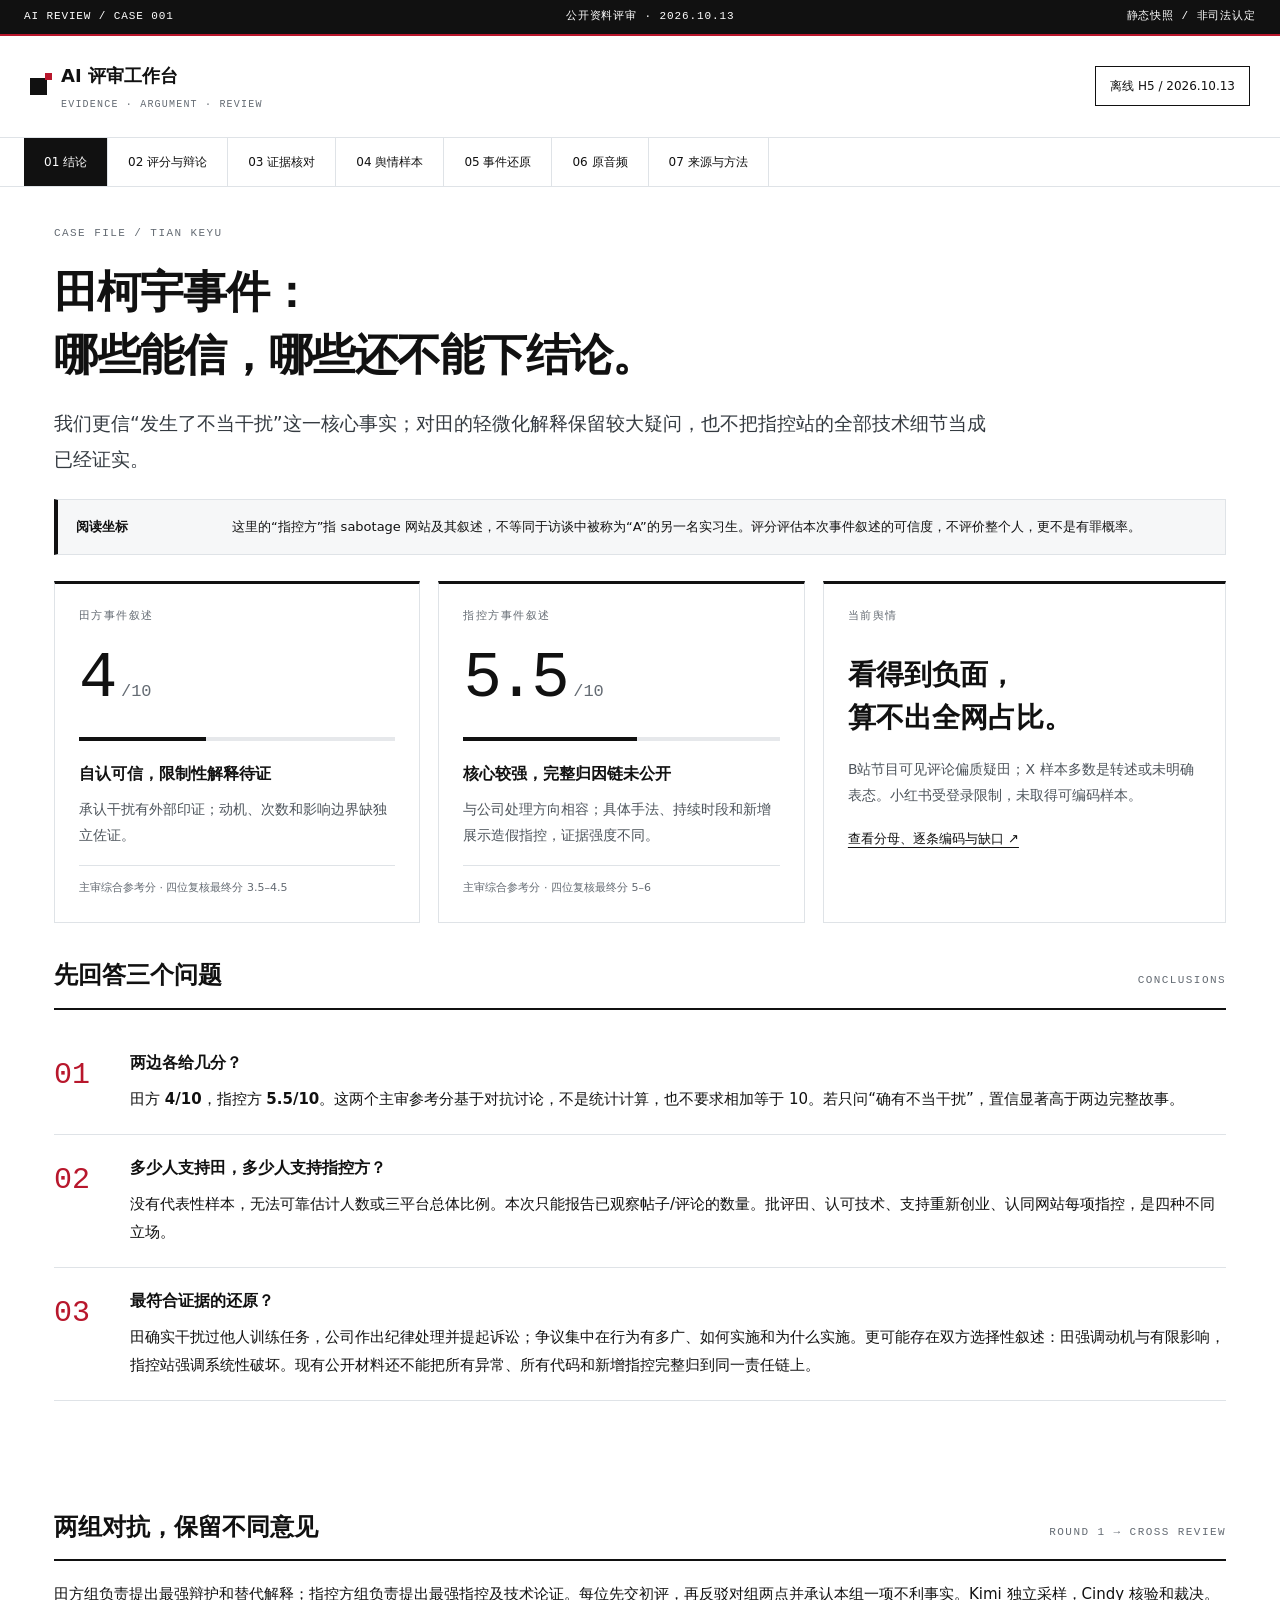
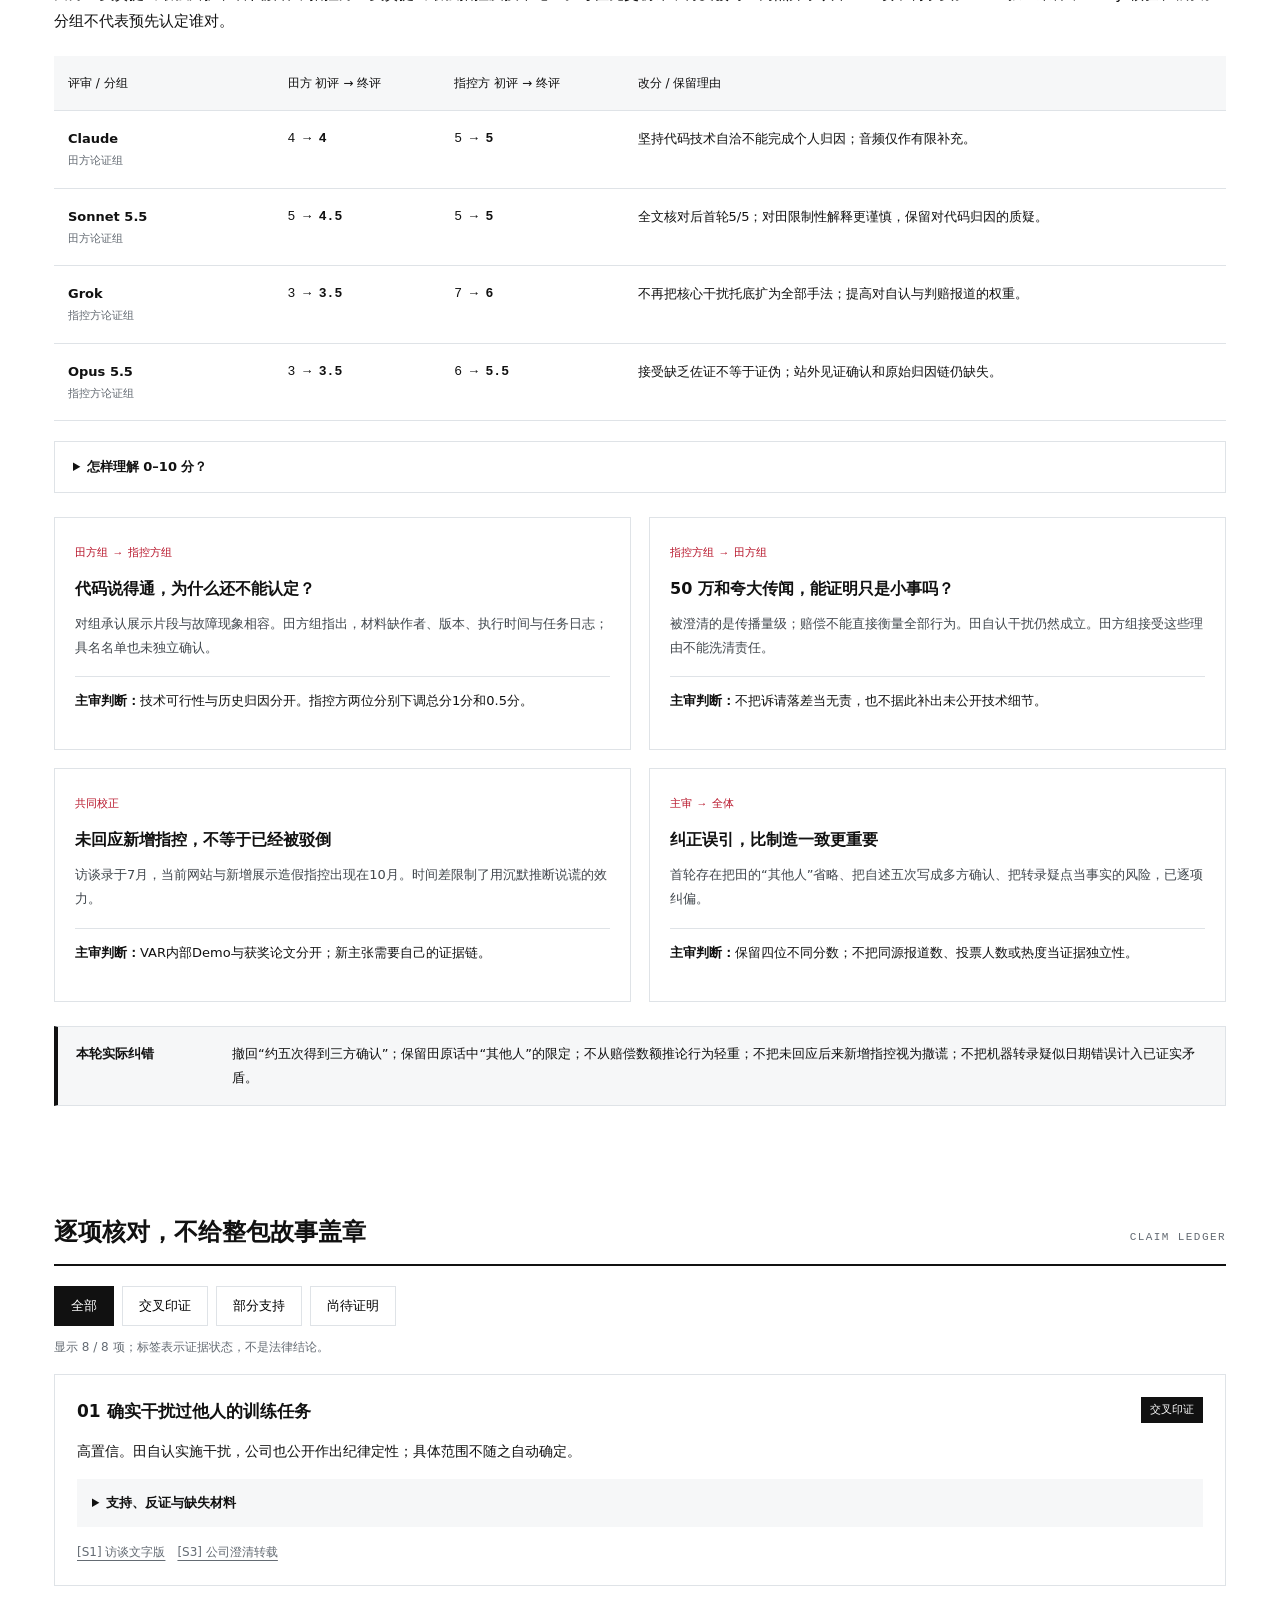
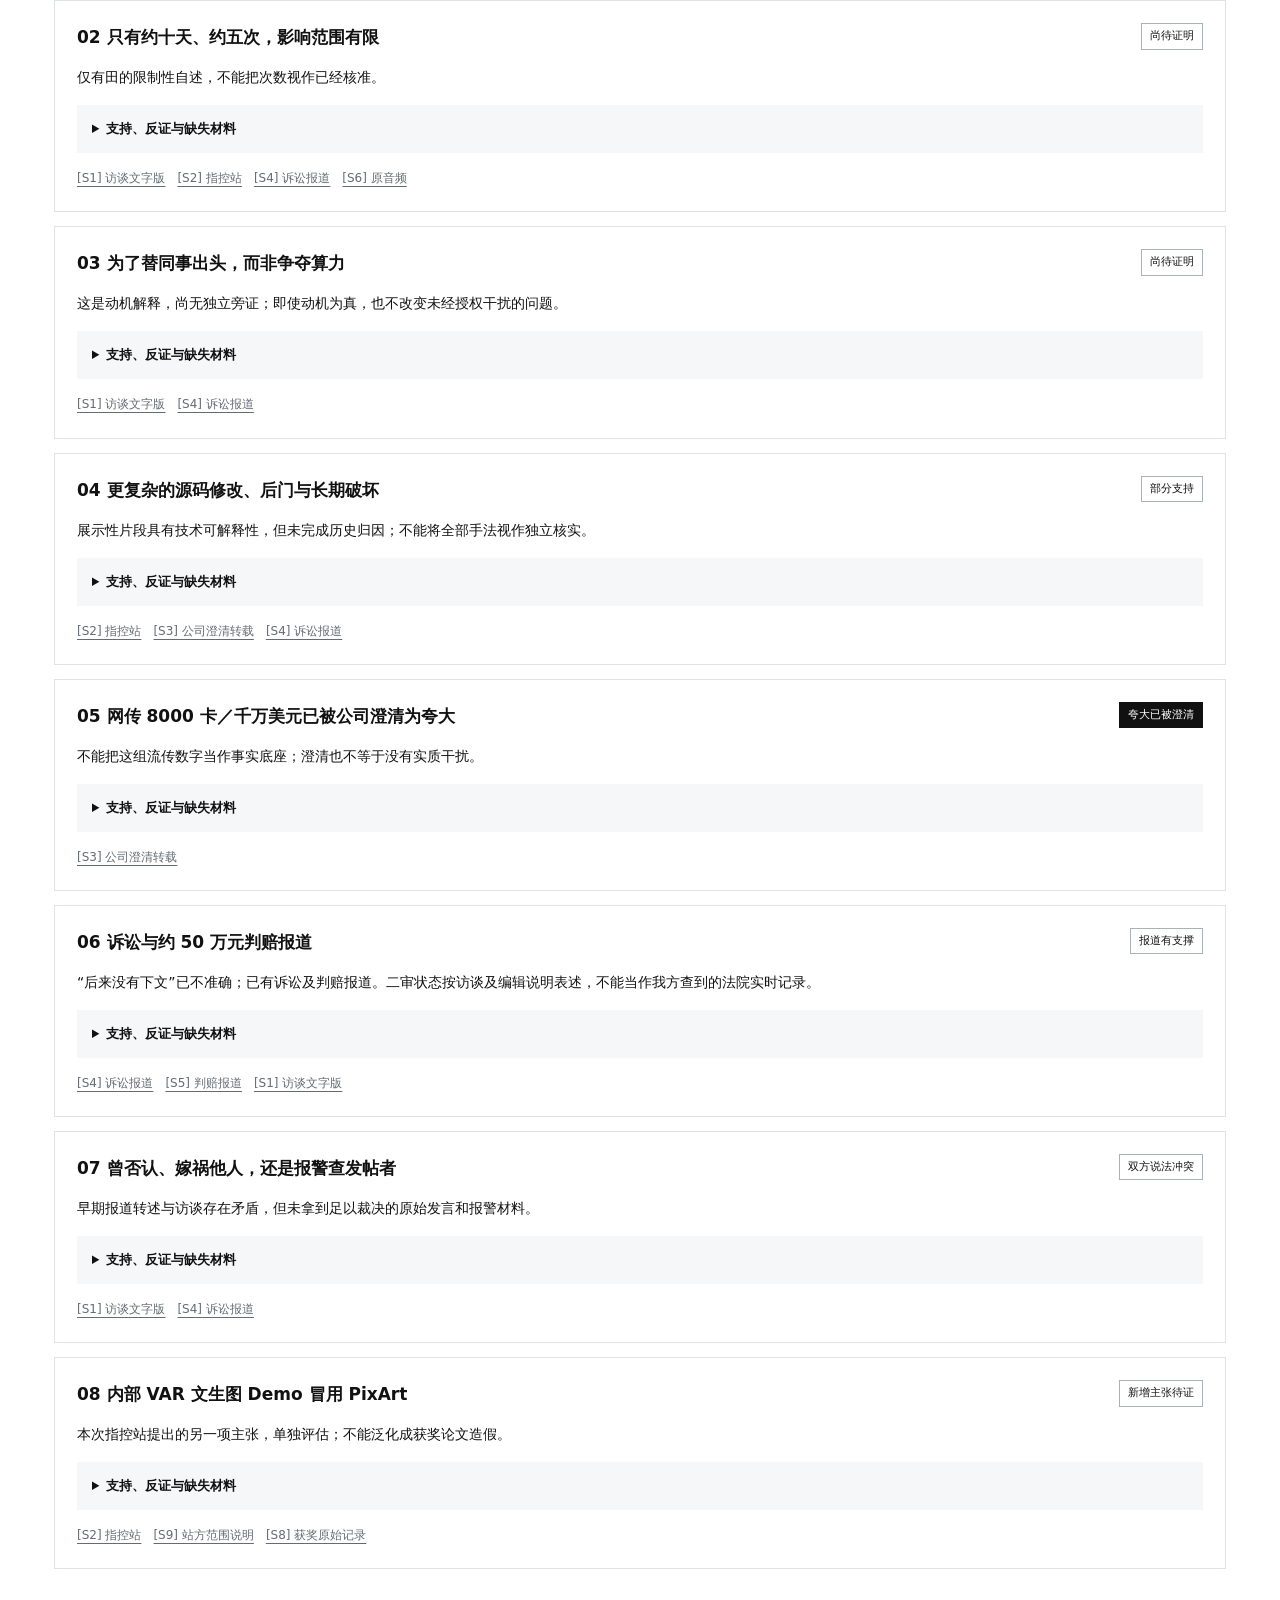
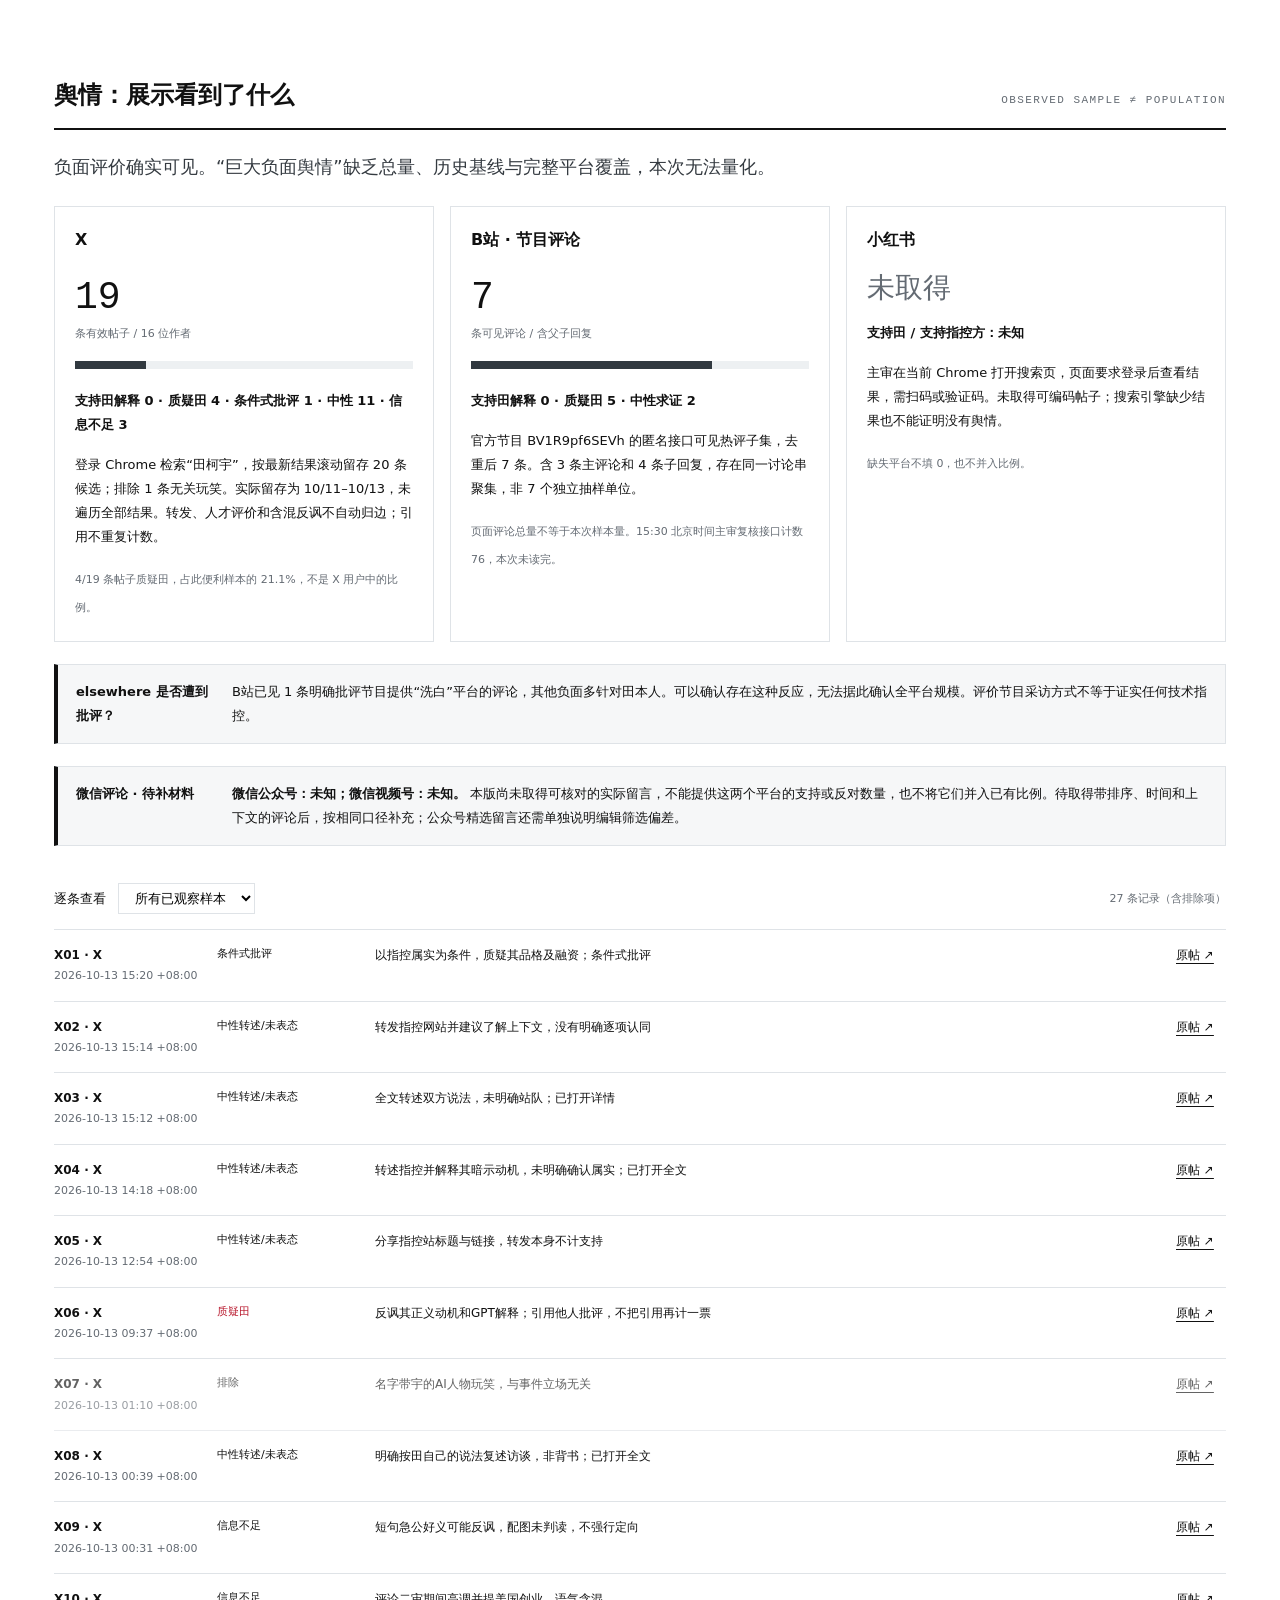
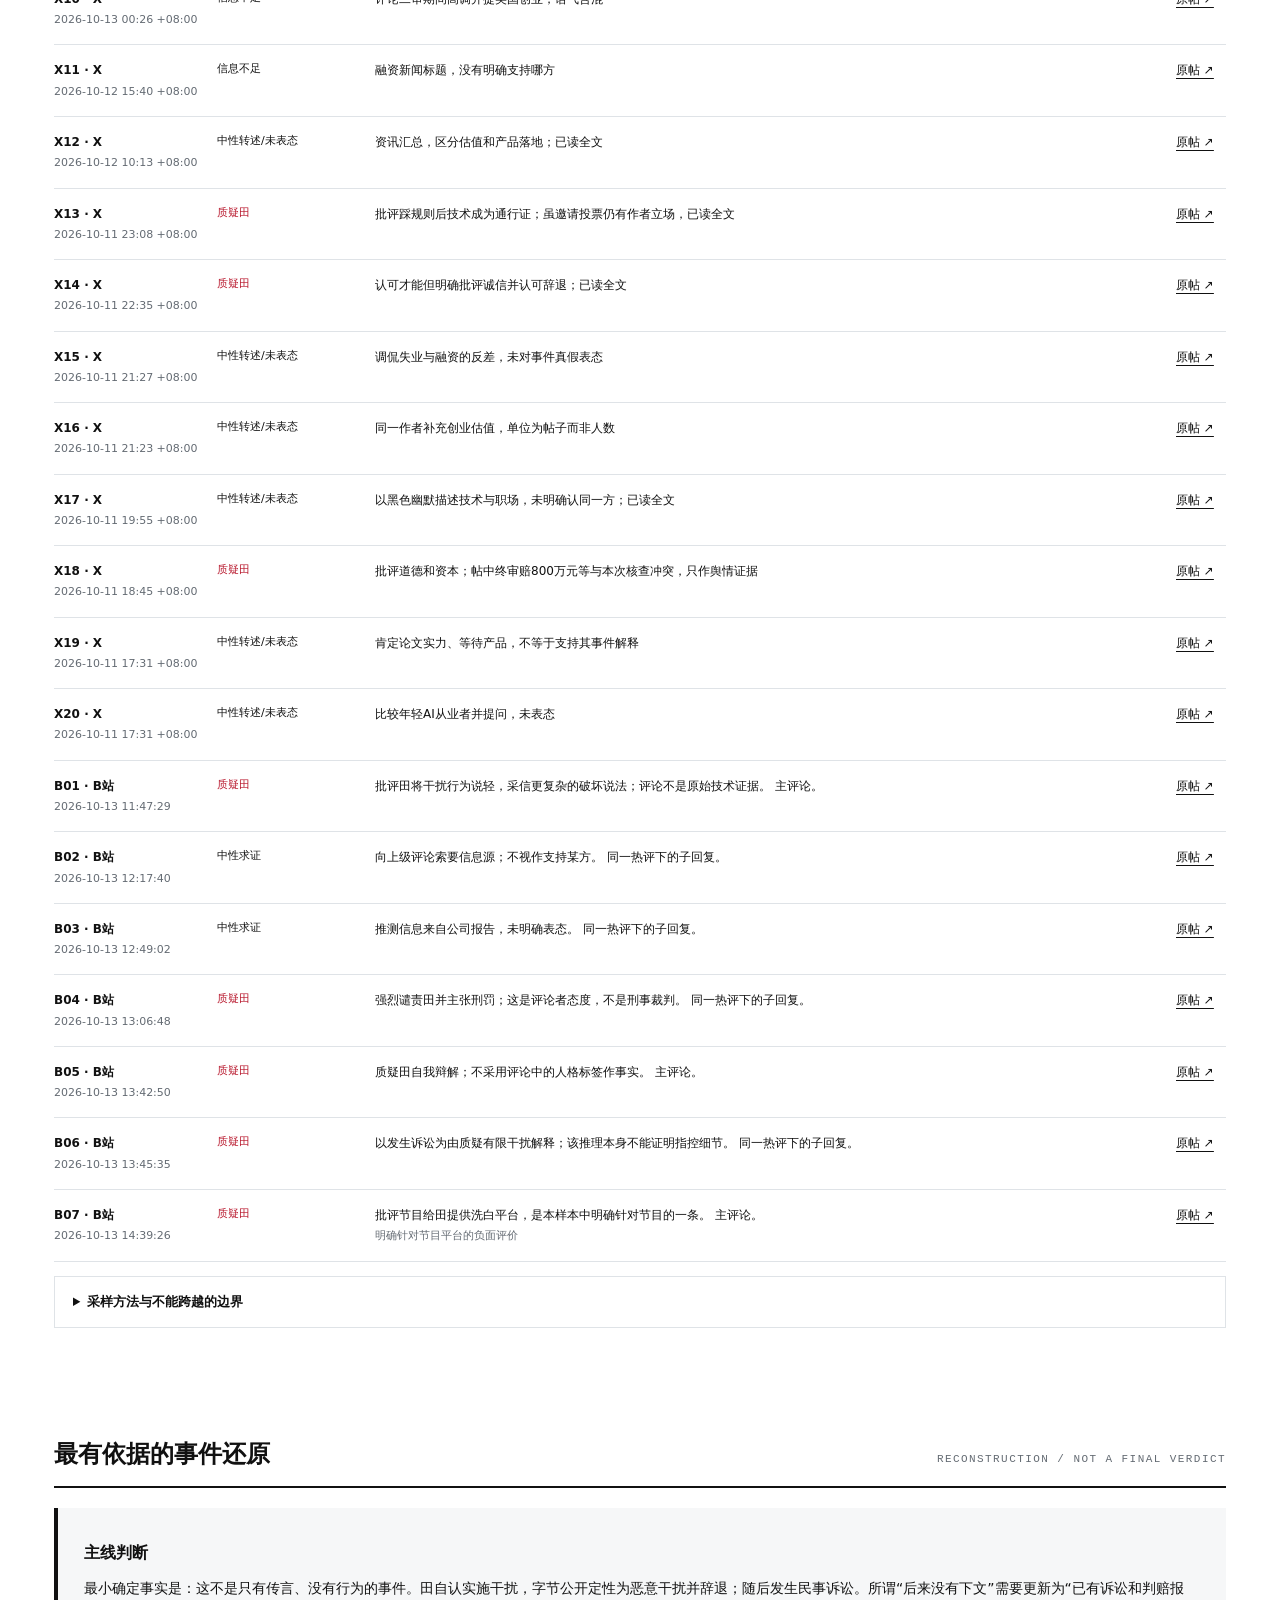
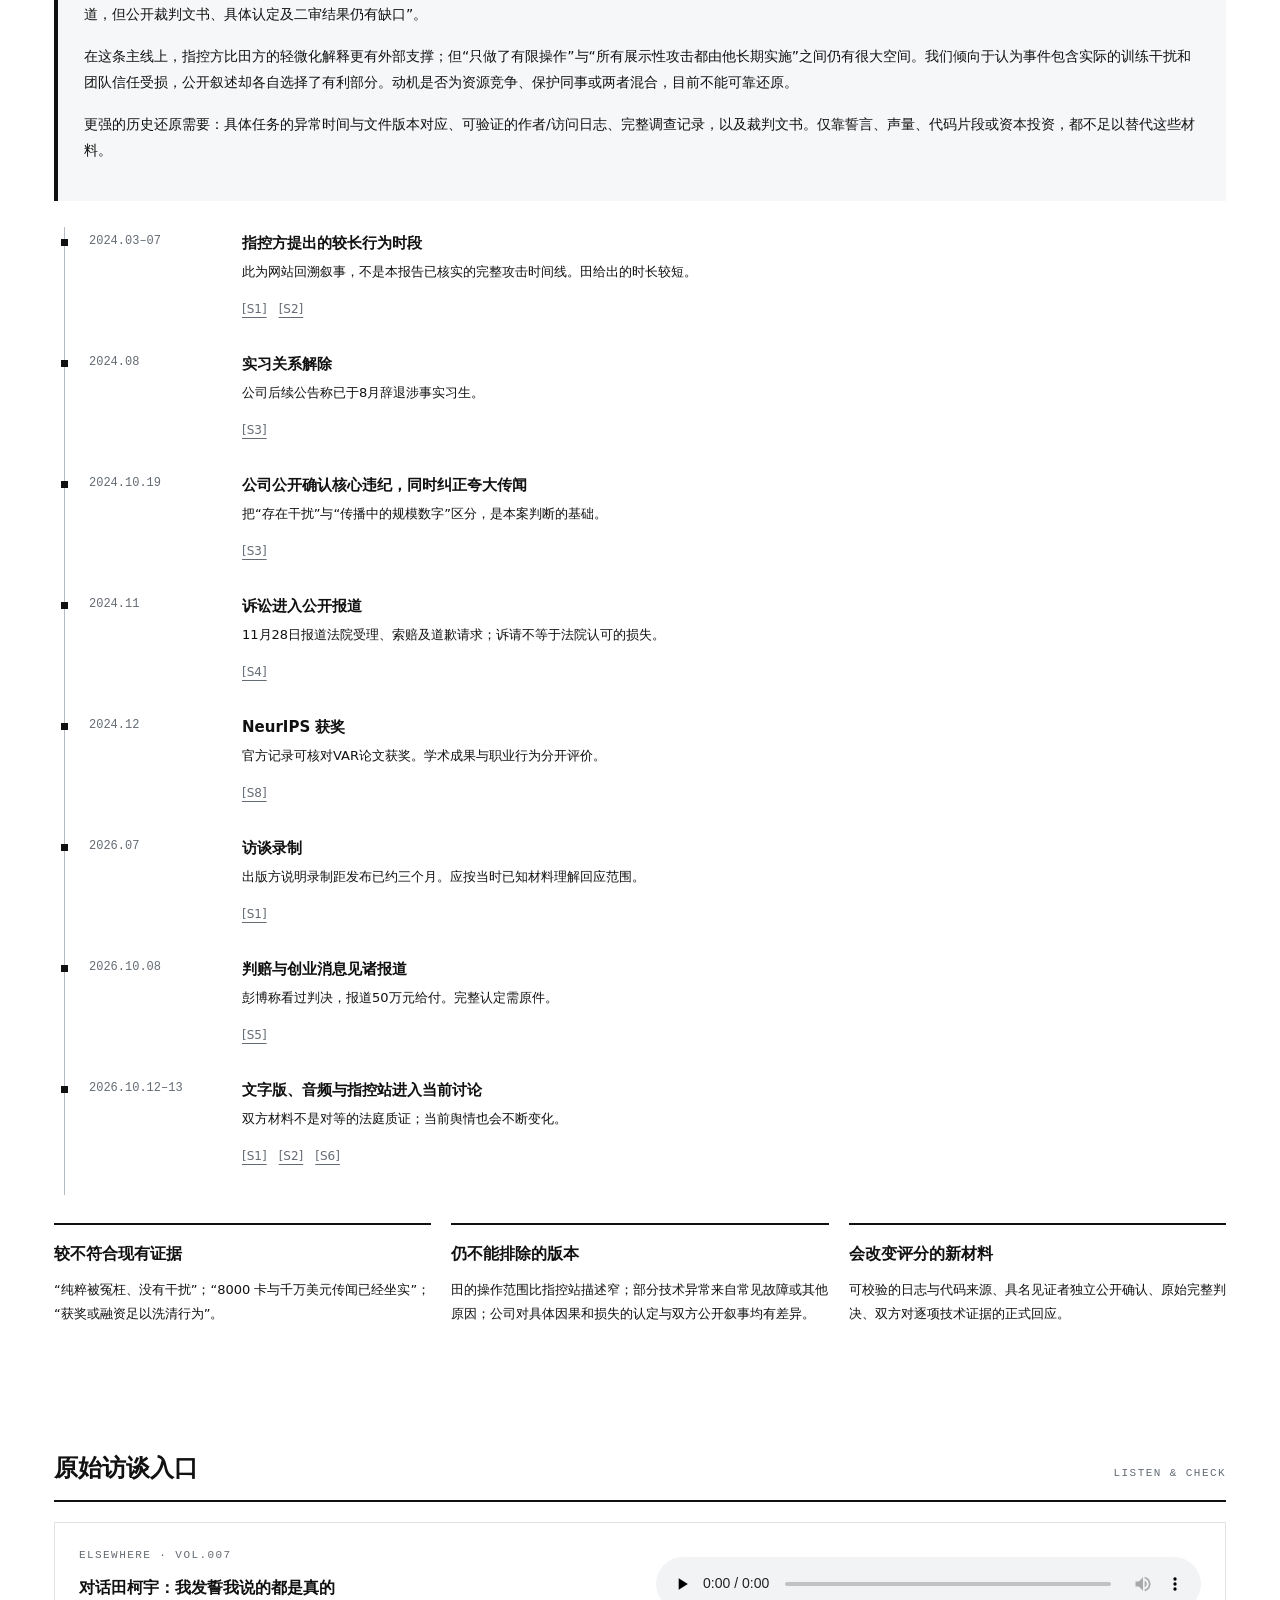
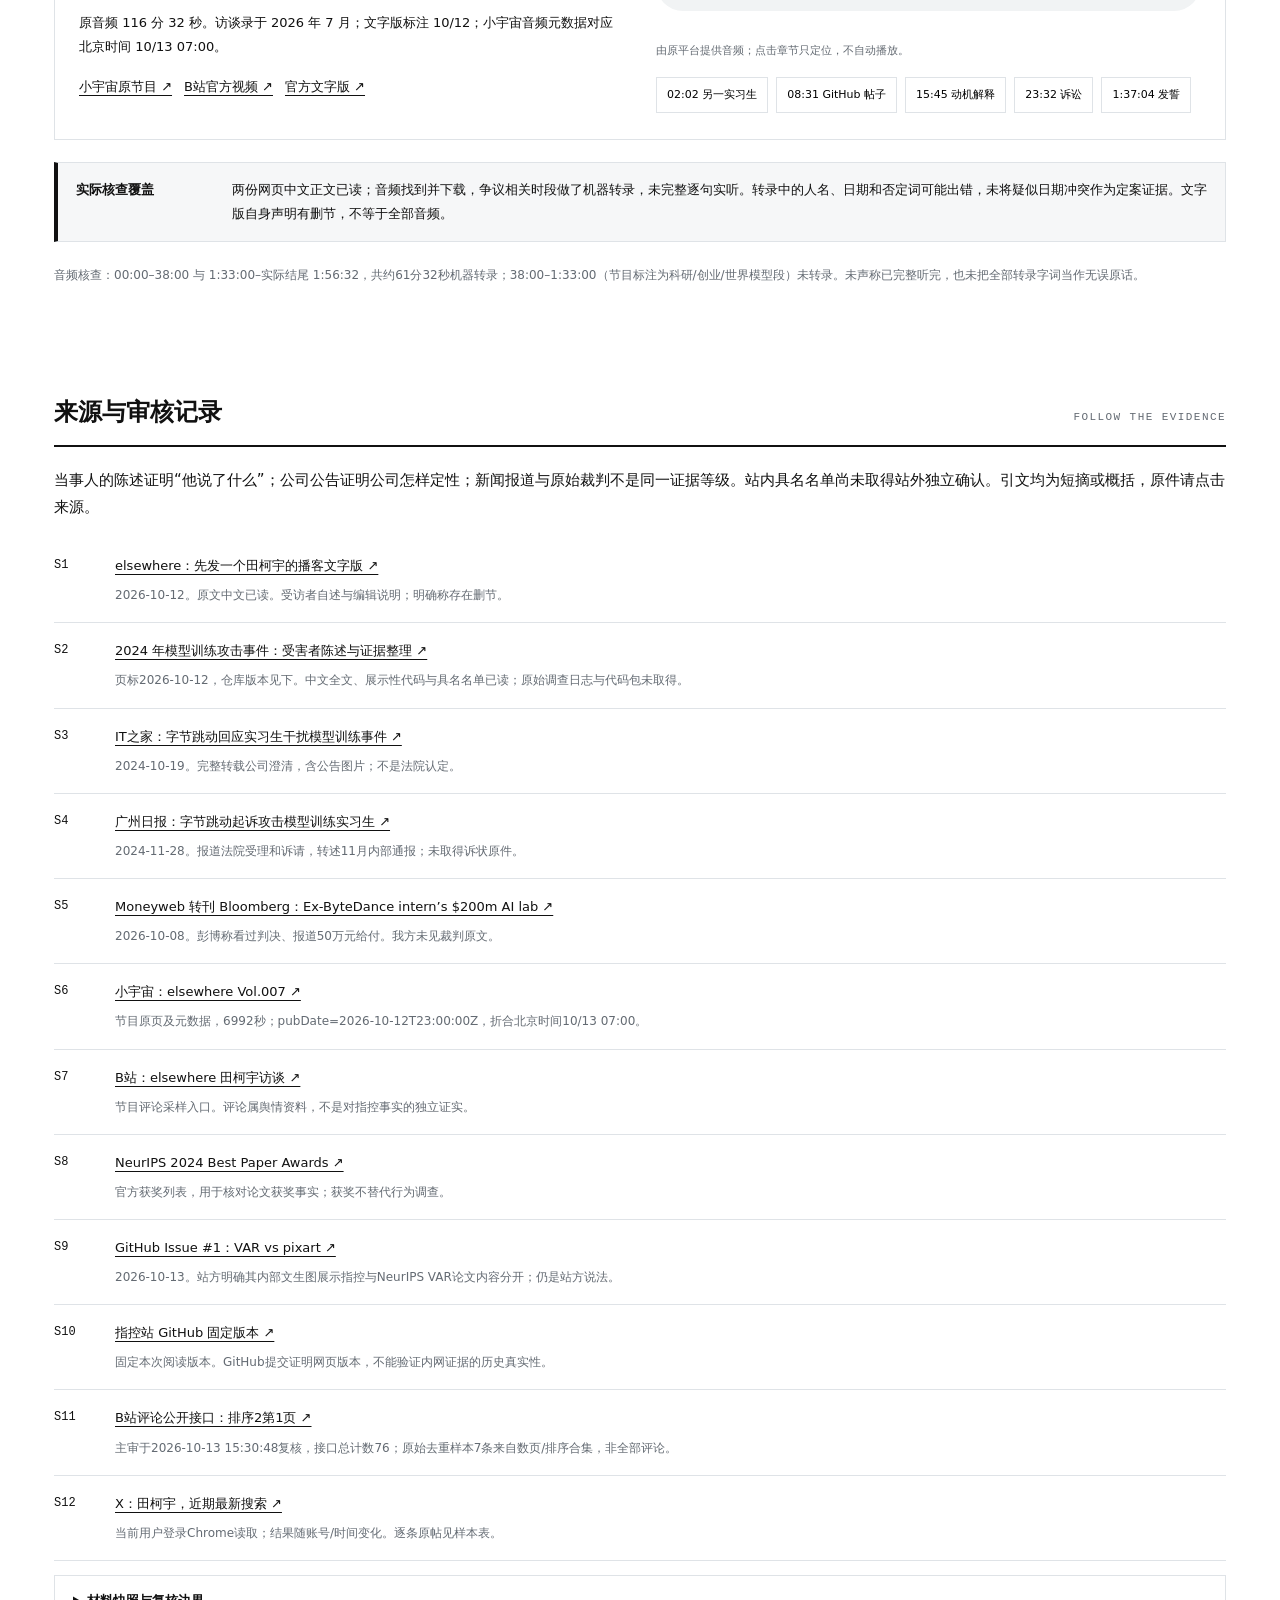
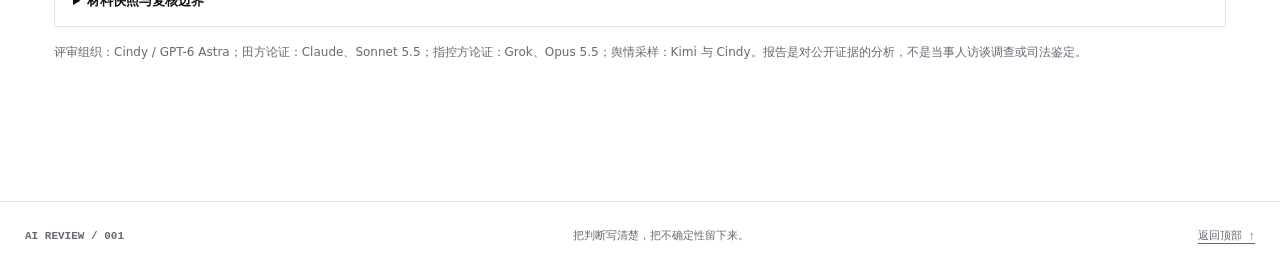
==== commit 196cce4f: "State pending WeChat comment coverage explicitly" ====
--- a/offline.html
+++ b/offline.html
@@ -27,6 +27,7 @@
 <section id="sentiment"><div class="section-head"><h2>舆情：展示看到了什么</h2><span>OBSERVED SAMPLE ≠ POPULATION</span></div><p class="lead small-lead">负面评价确实可见。“巨大负面舆情”缺乏总量、历史基线与完整平台覆盖，本次无法量化。</p>
 <div class="platforms"><article><h3>X</h3><div class="sample-big">19<small> 条有效帖子 / 16 位作者</small></div><div class="samplebar"><i style="width:21.0526%"></i></div><p><b>支持田解释 0 · 质疑田 4 · 条件式批评 1 · 中性 11 · 信息不足 3</b></p><p>登录 Chrome 检索“田柯宇”，按最新结果滚动留存 20 条候选；排除 1 条无关玩笑。实际留存为 10/11–10/13，未遍历全部结果。转发、人才评价和含混反讽不自动归边；引用不重复计数。</p><small>4/19 条帖子质疑田，占此便利样本的 21.1%，不是 X 用户中的比例。</small></article><article><h3>B站 · 节目评论</h3><div class="sample-big">7<small> 条可见评论 / 含父子回复</small></div><div class="samplebar"><i style="width:71.4286%"></i></div><p><b>支持田解释 0 · 质疑田 5 · 中性求证 2</b></p><p>官方节目 BV1R9pf6SEVh 的匿名接口可见热评子集，去重后 7 条。含 3 条主评论和 4 条子回复，存在同一讨论串聚集，非 7 个独立抽样单位。</p><small>页面评论总量不等于本次样本量。15:30 北京时间主审复核接口计数 76，本次未读完。</small></article><article><h3>小红书</h3><div class="sample-big muted">未取得</div><p><b>支持田 / 支持指控方：未知</b></p><p>主审在当前 Chrome 打开搜索页，页面要求登录后查看结果，需扫码或验证码。未取得可编码帖子；搜索引擎缺少结果也不能证明没有舆情。</p><small>缺失平台不填 0，也不并入比例。</small></article></div>
 <div class="notice"><b>elsewhere 是否遭到批评？</b><span>B站已见 1 条明确批评节目提供“洗白”平台的评论，其他负面多针对田本人。可以确认存在这种反应，无法据此确认全平台规模。评价节目采访方式不等于证实任何技术指控。</span></div>
+<div class="notice" id="wechat-pending"><b>微信评论 · 待补材料</b><span><strong>微信公众号：未知；微信视频号：未知。</strong> 本版尚未取得可核对的实际留言，不能提供这两个平台的支持或反对数量，也不将它们并入已有比例。待取得带排序、时间和上下文的评论后，按相同口径补充；公众号精选留言还需单独说明编辑筛选偏差。</span></div>
 <div class="sample-toolbar"><label for="platform-select">逐条查看</label><select id="platform-select"><option value="all">所有已观察样本</option><option value="X">X</option><option value="B站">B站</option></select><span id="sample-count"></span></div><div id="sample-list"></div>
 <details><summary>采样方法与不能跨越的边界</summary><p>采集日为 2026-10-13，时间均为北京时间。X 检索窗为 10/08 至 10/14（平台过滤边界），此次只读取滚动中留存的 20 条候选；长帖进入详情补全。B站为同一节目热评接口数页及排序结果的去重合集。两平台渠道、单位和曝光排序不同，因此不相加制造“三平台支持率”。</p><p>“质疑田”不代表认可指控站全部事实；条件式批评单列，未强行归边。计数单位是帖子/评论，不是人数；重复作者、讨论串、推荐算法和热评排序会放大部分观点。单一姓名检索会漏掉别称及英文写法；没有做点赞加权、机器人识别或概率抽样，不提供统计置信区间。样本中的错误事实仍可作为舆情观察，但不能进入事实证据链。</p><p>首轮检索混入 2024 年旧帖及微博内容，已从当前三平台结果剔除。未把零可见样本解释为零讨论。</p></details>
 </section>
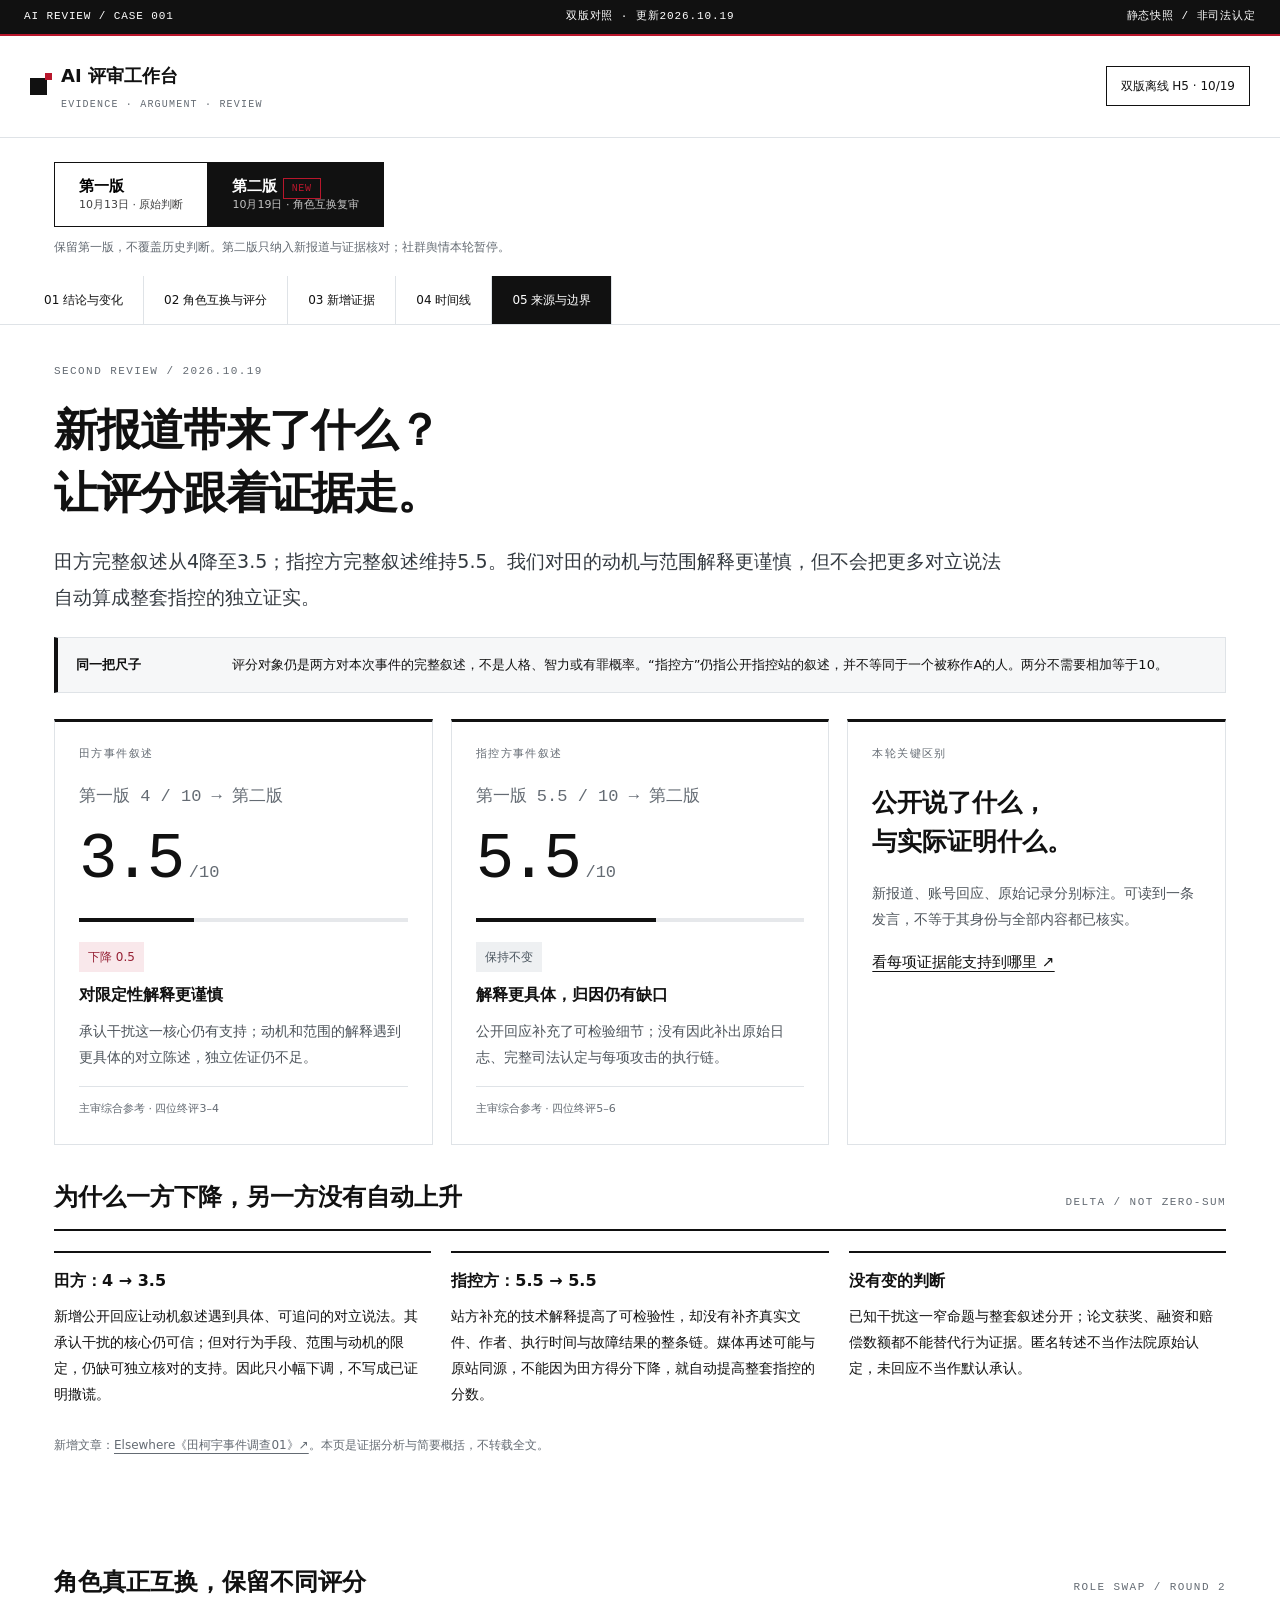
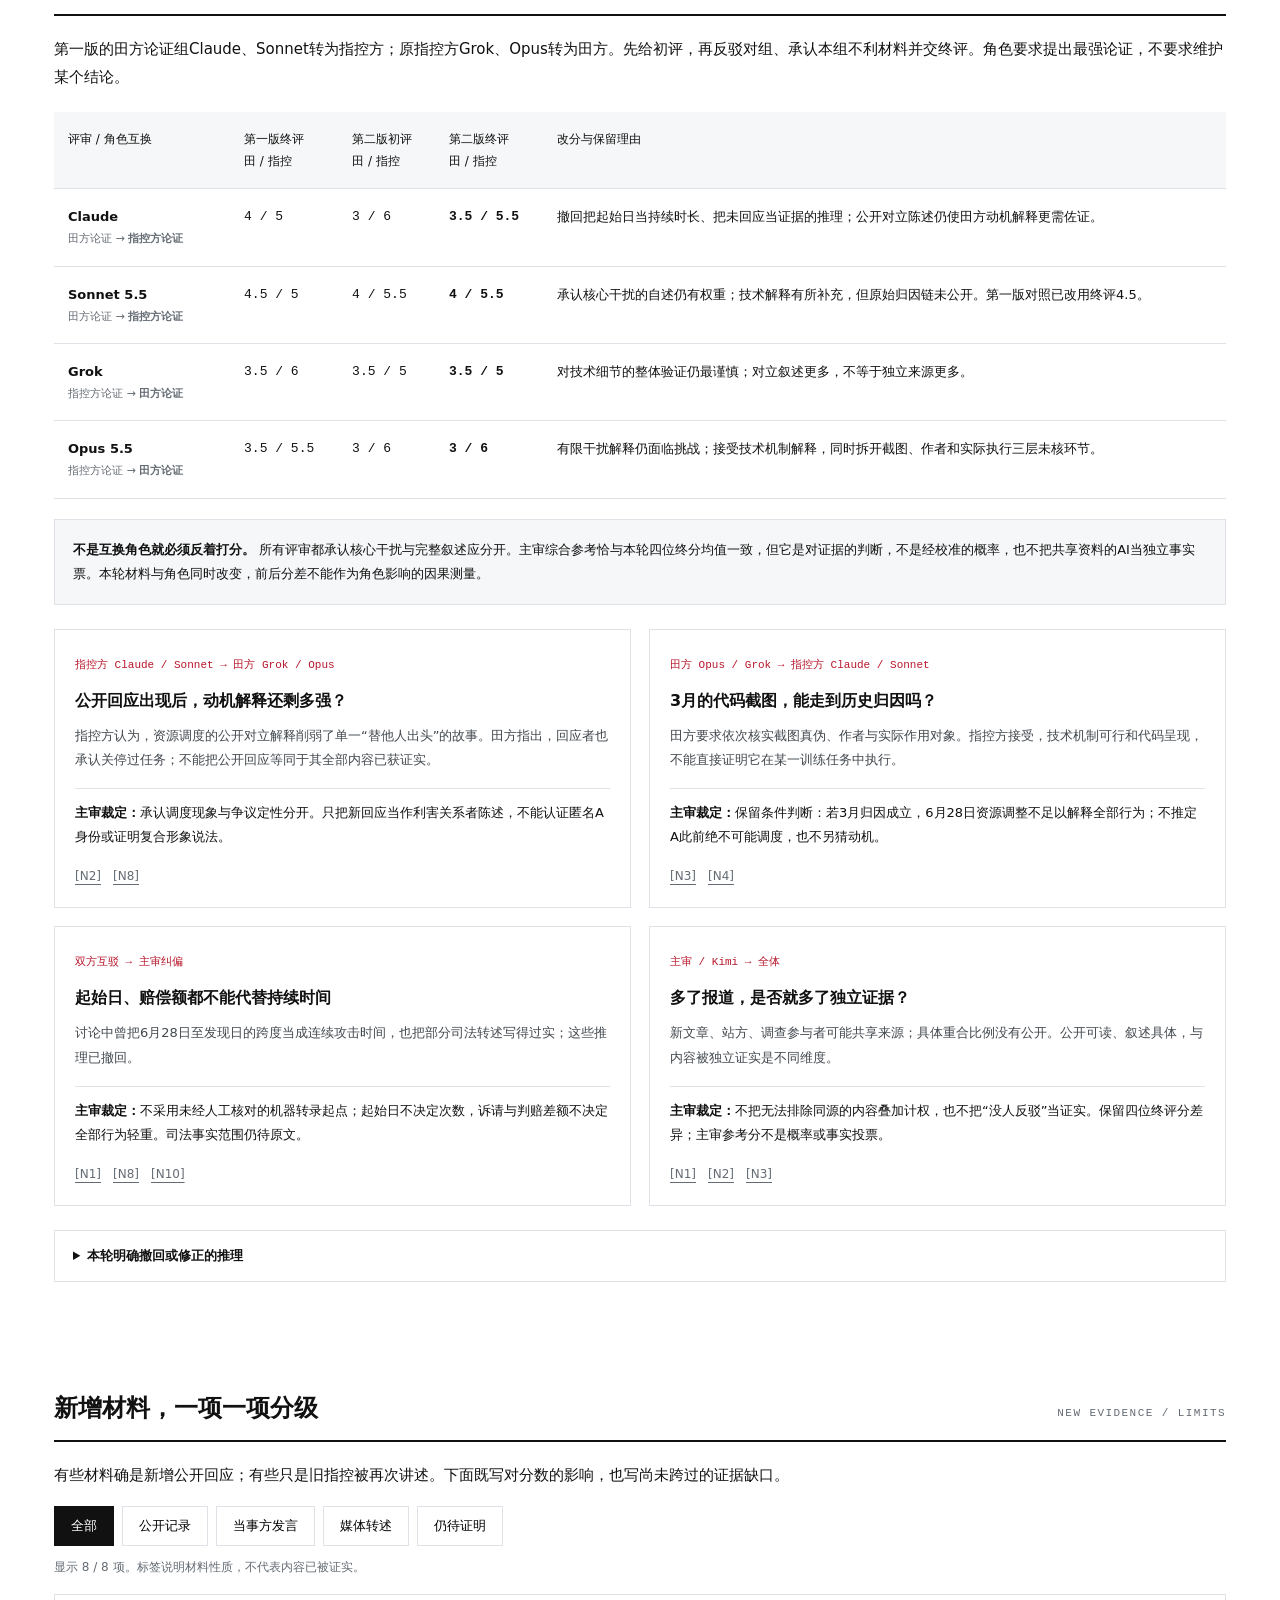
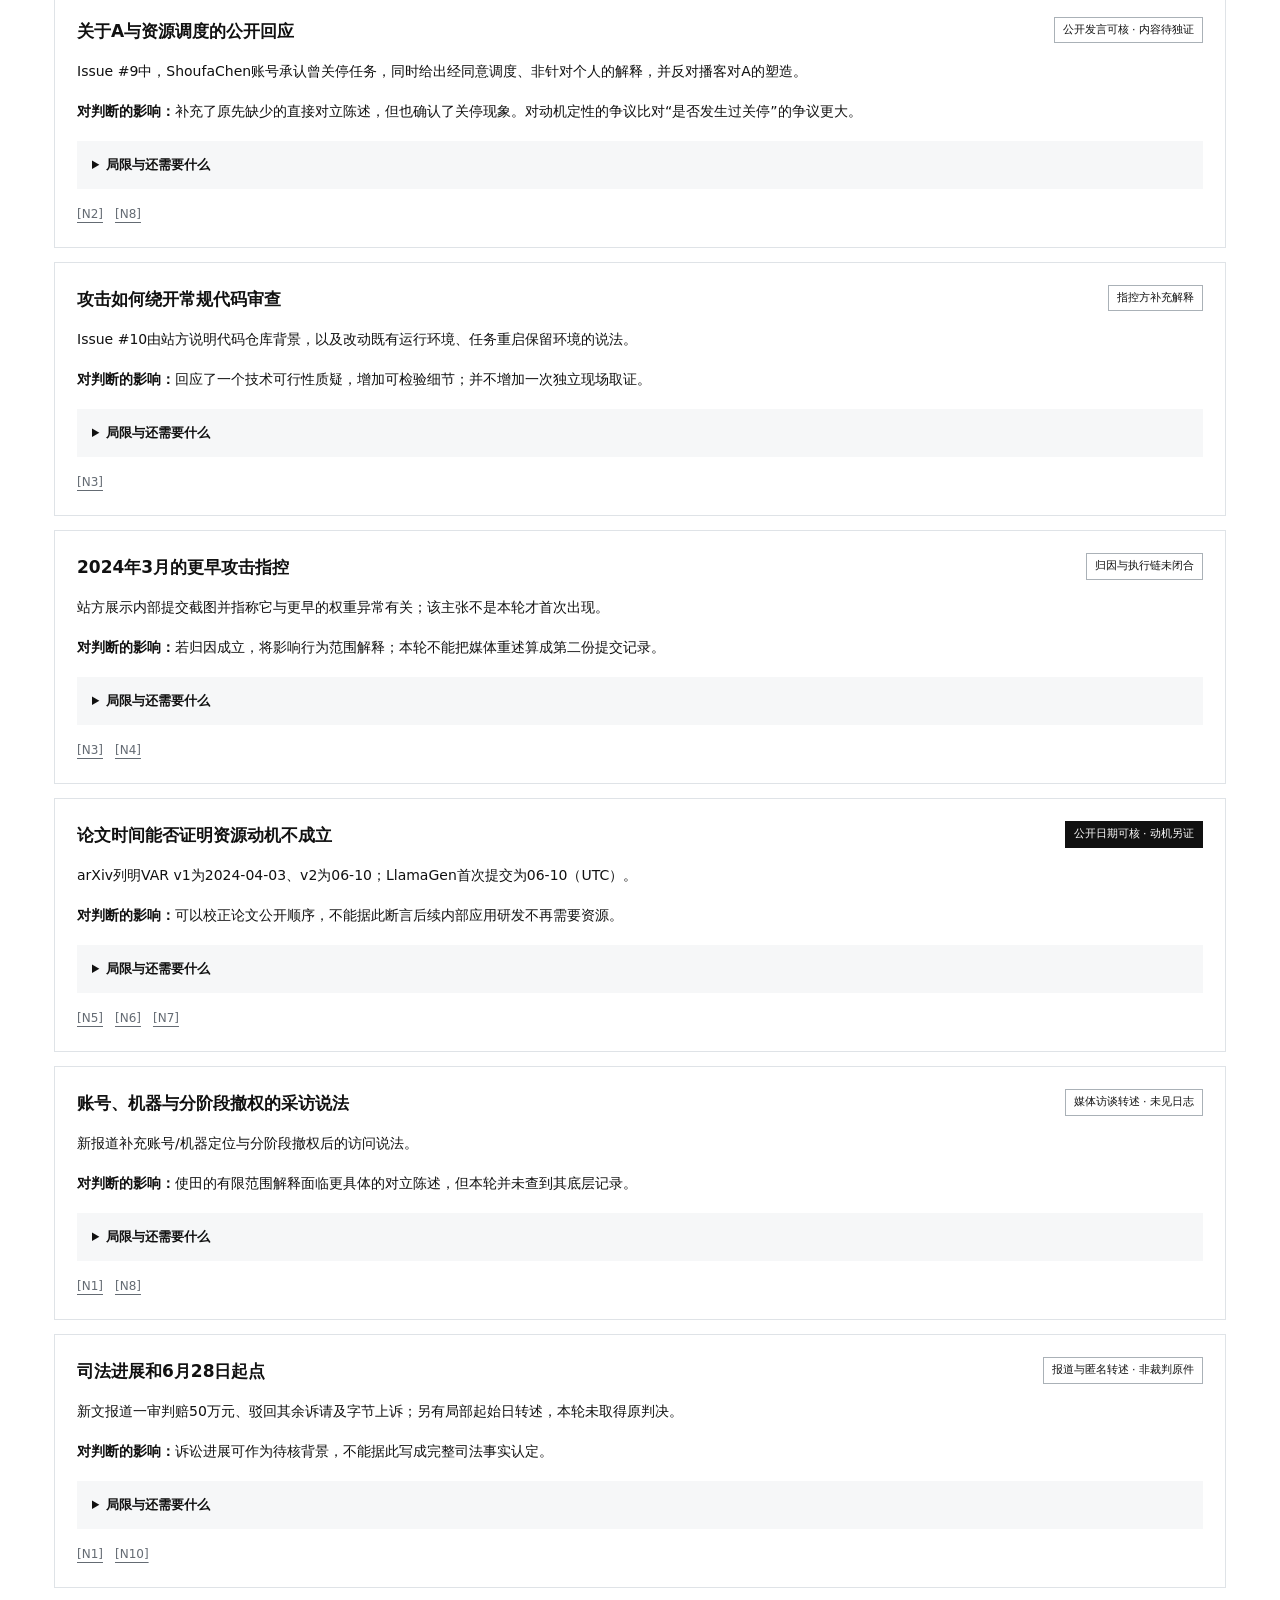
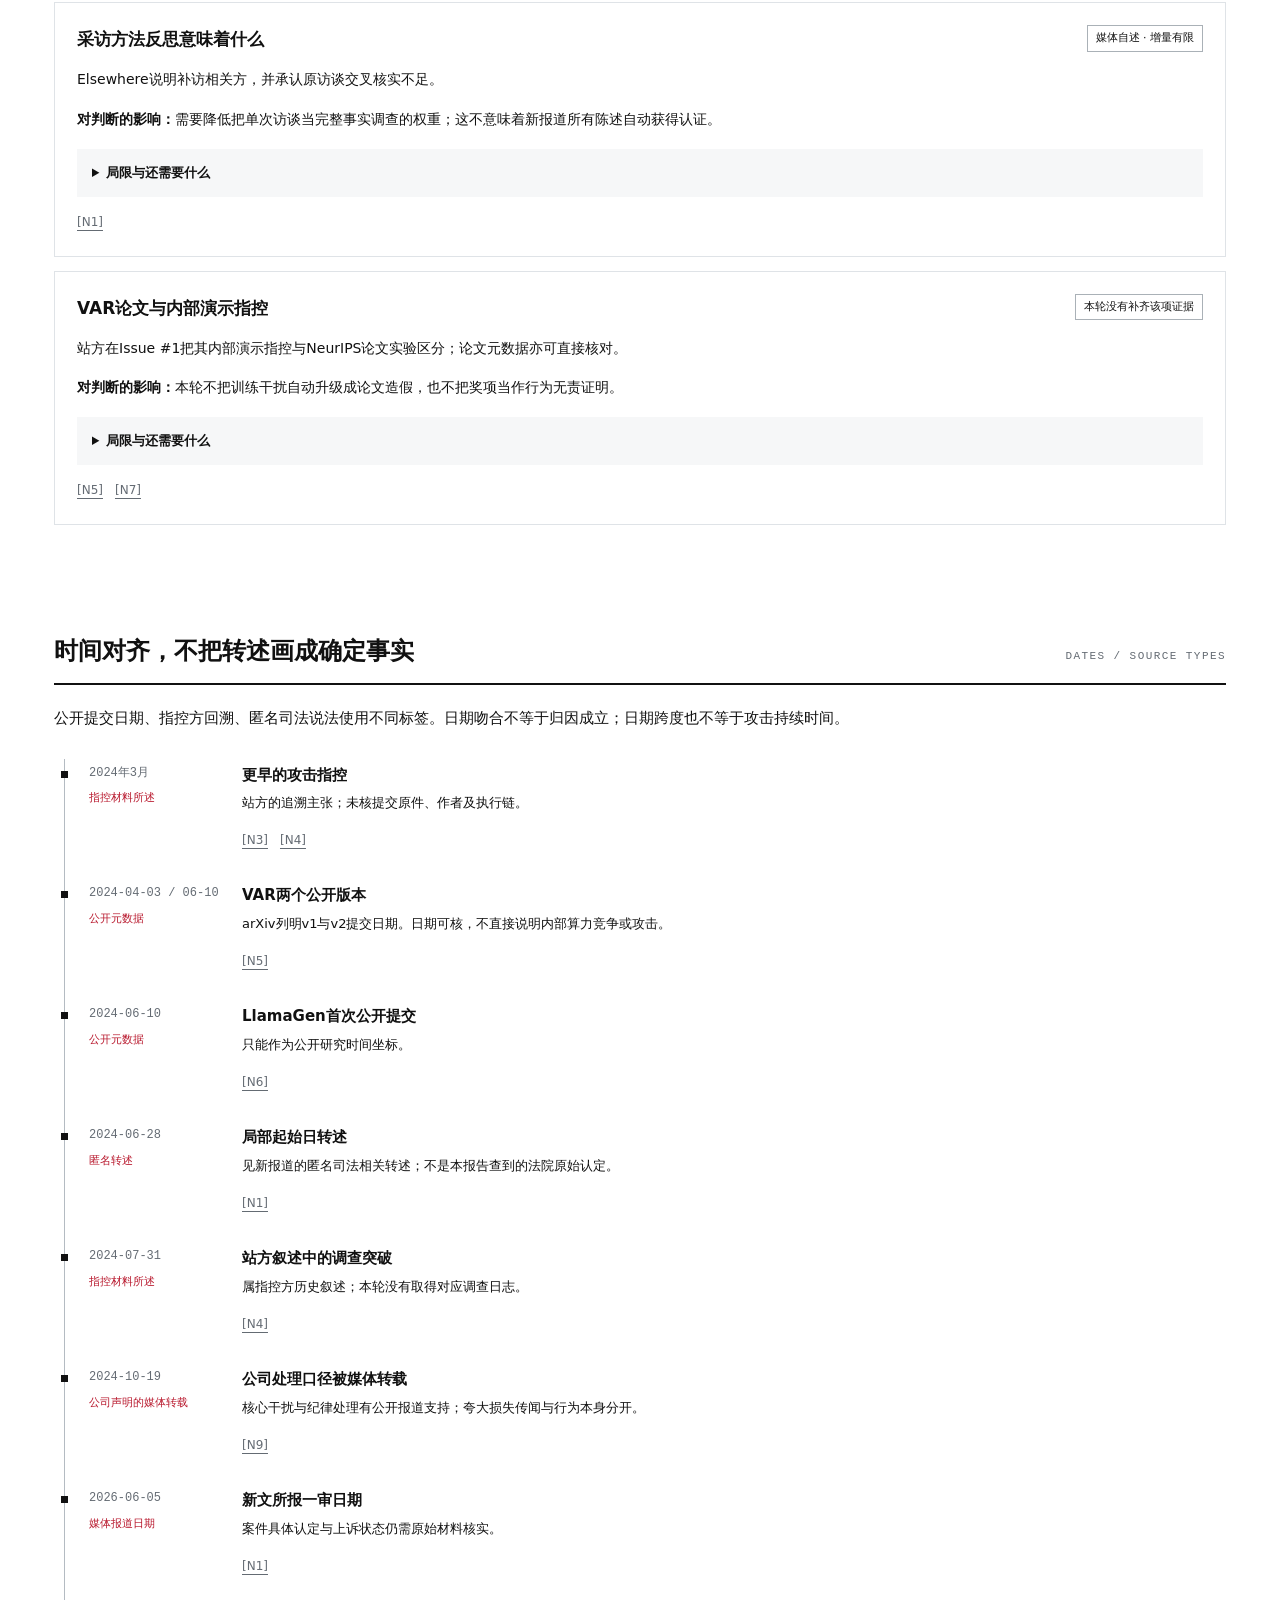
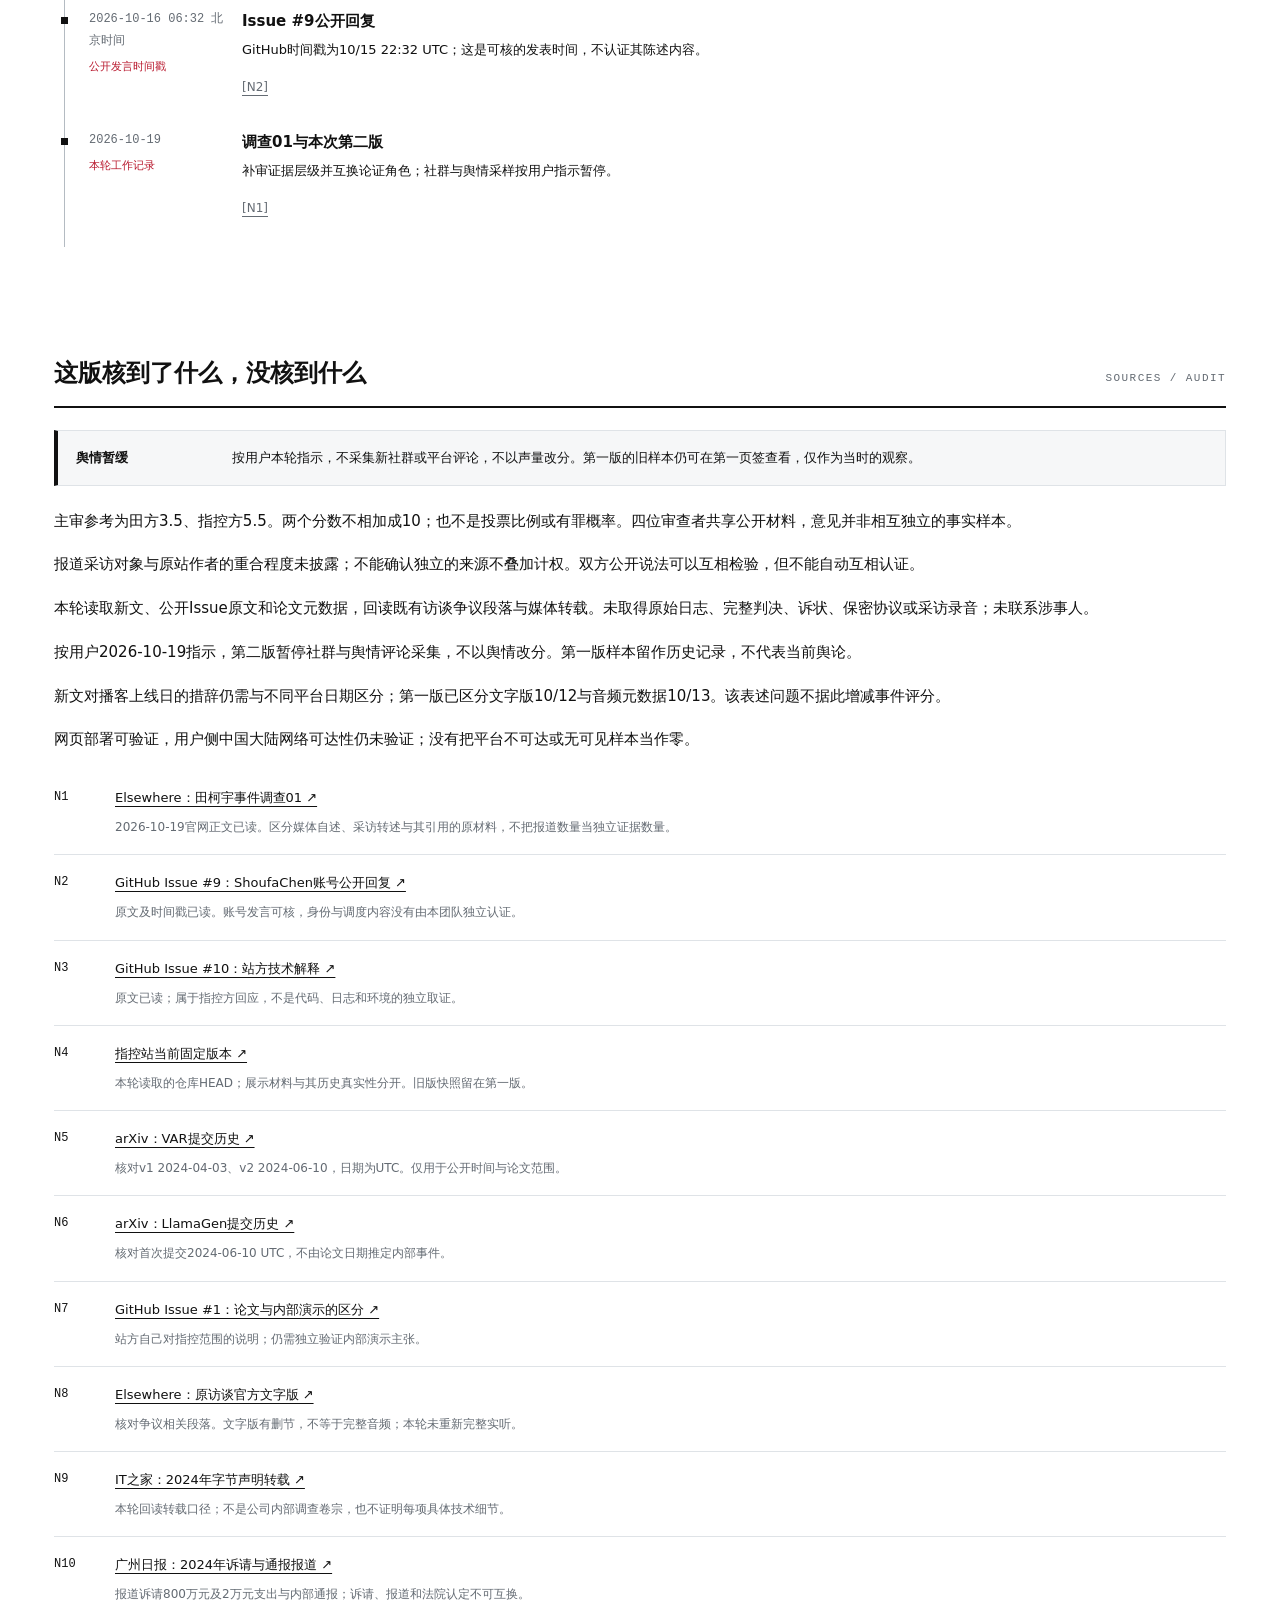
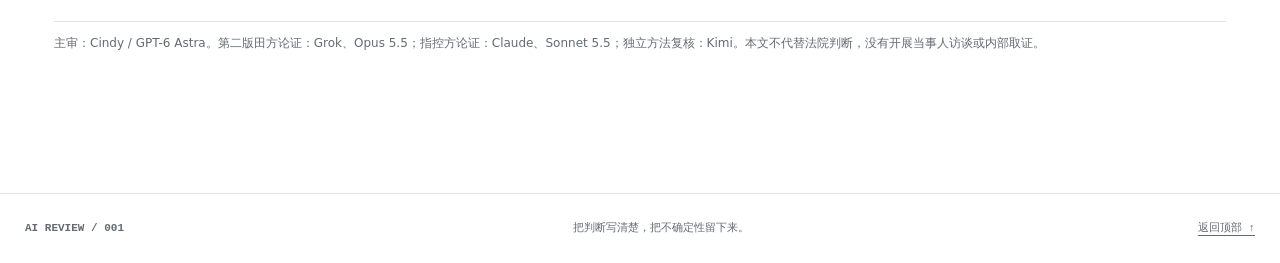
==== commit 61f80944: "Add second review tab with role-swapped reassessment" ====
--- a/offline.html
+++ b/offline.html
@@ -1,13 +1,19 @@
 <!doctype html>
-<html lang="zh-CN"><head><meta charset="utf-8"><meta name="viewport" content="width=device-width,initial-scale=1"><meta name="theme-color" content="#111111"><meta name="description" content="田柯宇事件公开证据评审：双方评分、对抗审查、舆情样本与事件还原。"><title>田柯宇事件 · AI 评审工作台</title><style>:root{--ink:#111;--muted:#646b73;--line:#dfe3e7;--wash:#f6f7f8;--red:#b8172c;--mono:Consolas,'Courier New',monospace;--sans:'Microsoft YaHei','PingFang SC',system-ui,sans-serif}*{box-sizing:border-box}html{scroll-behavior:smooth;scroll-padding-top:80px}body{margin:0;background:#fff;color:var(--ink);font:15px/1.85 var(--sans)}a{color:inherit;text-underline-offset:4px}a:hover{color:var(--red)}button,select{font:inherit}button{cursor:pointer}a:focus-visible,button:focus-visible,select:focus-visible,summary:focus-visible{outline:3px solid var(--red);outline-offset:3px}.skip{position:absolute;left:-9999px}.skip:focus{left:12px;top:12px;background:#fff;z-index:100}.status{background:var(--ink);color:#fff;border-bottom:2px solid var(--red);padding:8px 24px;display:flex;justify-content:space-between;font:11px/1.6 var(--mono);letter-spacing:.08em}header{display:flex;align-items:center;justify-content:space-between;padding:23px 30px;border-bottom:1px solid var(--line);gap:16px}.brand{display:flex;align-items:center;gap:14px;font-weight:700;font-size:18px}.brand i{width:17px;height:17px;background:var(--ink);position:relative}.brand i:after{content:'';position:absolute;right:-5px;top:-5px;background:var(--red);width:7px;height:7px}.brand small{display:block;font:10px/1.8 var(--mono);letter-spacing:.12em;color:var(--muted);margin-top:4px}.outline{padding:8px 14px;border:1px solid var(--ink);text-decoration:none;font-size:12px;white-space:nowrap}nav{display:flex;position:sticky;top:0;z-index:10;padding:0 24px;background:#fff;border-bottom:1px solid var(--line);overflow-x:auto}nav a{font-size:12px;padding:13px 20px;white-space:nowrap;text-decoration:none;border-right:1px solid var(--line)}nav a:hover,nav a.active{background:var(--ink);color:#fff}main{max-width:1220px;padding:38px 24px 70px;margin:auto}section{margin-bottom:68px}section+section{padding-top:6px}.eyebrow,.section-head span{font:11px/1.6 var(--mono);letter-spacing:.13em;color:var(--muted)}h1{font-size:clamp(30px,3.4vw,47px);line-height:1.45;letter-spacing:-.025em;margin:18px 0;font-weight:650;max-width:1000px}h2{font-size:24px;line-height:1.55;margin:0}h3{font-size:16px;line-height:1.65;margin:10px 0}p{margin:10px 0 16px}.lead{max-width:950px;font-size:19px;line-height:1.9;color:#343a40}.small-lead{font-size:18px}.notice{display:grid;grid-template-columns:140px 1fr;border:1px solid var(--line);border-left:4px solid var(--ink);background:var(--wash);padding:15px 18px;gap:16px;font-size:13px;margin:22px 0}.notice b{font-size:13px}.hero-grid{display:grid;grid-template-columns:1fr 1fr 1.1fr;gap:18px;margin-top:26px}.metric{border:1px solid var(--line);padding:24px;min-width:0;border-top:3px solid var(--ink)}.metric p{font-size:14px;color:#4e555c}.metric small{display:block;border-top:1px solid var(--line);padding-top:12px;font-size:11px;color:var(--muted)}.big{font:64px/1.3 var(--mono);letter-spacing:-.07em;margin-top:12px}.big span{font:17px var(--mono);letter-spacing:0;color:var(--muted);margin-left:8px}.meter{height:4px;background:#e6e8eb;margin:16px 0 20px}.meter i{display:block;height:100%;background:var(--ink)}.summary h2{margin:27px 0 18px;font-size:28px}.summary a{font-size:13px}.section-head{display:flex;justify-content:space-between;align-items:baseline;gap:20px;border-bottom:2px solid var(--ink);padding-bottom:13px;margin:34px 0 20px}.section-head span{text-align:right}.answer-list article{display:grid;grid-template-columns:60px 1fr;gap:16px;padding:20px 0;border-bottom:1px solid var(--line)}.answer-list article>b{font:30px var(--mono);color:var(--red);padding-top:8px}.answer-list h3{margin-top:0}.answer-list p{margin-bottom:0}.score-table-wrap{overflow:auto;margin:20px 0}table{border-collapse:collapse;width:100%;text-align:left;font-size:13px}th,td{border-bottom:1px solid var(--line);padding:16px 14px;vertical-align:top}th{background:var(--wash);font-size:12px;font-weight:500}td:first-child{min-width:160px}td:nth-child(2),td:nth-child(3){white-space:nowrap;font-family:var(--mono)}.group{display:block;font-size:11px;color:var(--muted)}details{border:1px solid var(--line);padding:13px 18px;margin:14px 0;font-size:13px}summary{cursor:pointer;font-weight:600}details p{padding-top:4px;margin-bottom:8px}.debate-grid{display:grid;grid-template-columns:1fr 1fr;gap:18px;margin:24px 0}.debate{border:1px solid var(--line);padding:20px}.debate .who{font:11px var(--mono);color:var(--red)}.debate p{font-size:13px;color:#42484e}.debate .ruling{border-top:1px solid var(--line);padding-top:12px;color:var(--ink)}.filters{display:flex;gap:8px;flex-wrap:wrap}.filters button{background:#fff;border:1px solid var(--line);padding:7px 16px;font-size:13px}.filters .selected{background:var(--ink);color:#fff;border-color:var(--ink)}.filter-count{font-size:12px;color:var(--muted)}.claim{border:1px solid var(--line);padding:22px;margin:14px 0}.claim-head{display:flex;justify-content:space-between;gap:18px}.claim h3{margin:0;font-size:17px}.tag{white-space:nowrap;align-self:start;font-size:11px;border:1px solid #aab1b7;padding:2px 8px}.tag.strong{background:var(--ink);color:#fff;border-color:var(--ink)}.claim .assessment{font-size:14px;margin:14px 0}.claim details{background:var(--wash);border:0;margin:0;padding:12px 15px}.source-refs{font-size:12px;color:var(--muted);margin-top:14px;display:flex;gap:12px;flex-wrap:wrap}.platforms{display:grid;grid-template-columns:1fr 1fr 1fr;gap:16px;margin:22px 0}.platforms article{border:1px solid var(--line);padding:20px;min-width:0}.platforms h3{margin:0 0 16px}.platforms p{font-size:13px}.platforms small{font-size:11px;color:var(--muted)}.sample-big{font:38px/1.5 var(--mono);margin:10px 0}.sample-big small{display:block;font:11px var(--sans)}.samplebar{height:8px;background:#edf0f2;margin:20px 0}.samplebar i{height:100%;display:block;background:#313940}.muted{color:var(--muted);font-size:28px}.sample-toolbar{display:flex;gap:12px;align-items:center;border-bottom:1px solid var(--line);padding:15px 0;font-size:13px}.sample-toolbar select{padding:6px 12px;border:1px solid var(--line);background:white;max-width:180px}.sample-toolbar span{margin-left:auto;color:var(--muted);font-size:11px}.sample-row{display:grid;grid-template-columns:145px 140px 1fr 50px;gap:18px;padding:14px 0;border-bottom:1px solid var(--line);font-size:12px;align-items:start}.sample-row .meta{color:var(--muted);font-size:11px}.sample-row a{overflow-wrap:anywhere}.sample-row.excluded{opacity:.65}.stance{font-size:11px}.stance.critical{color:var(--red)}.sample-note{display:block;font-size:11px;color:var(--muted)}.reconstruction{padding:22px 26px;background:var(--wash);border-left:4px solid var(--ink)}.reconstruction p{font-size:14px}.timeline{border-left:1px solid #b4bbc2;margin:26px 0 28px 10px}.event{display:grid;grid-template-columns:135px 1fr;gap:18px;padding:4px 0 28px 24px;position:relative}.event:before{content:'';height:7px;width:7px;background:var(--ink);position:absolute;left:-4px;top:12px}.event time{font:12px/1.8 var(--mono);color:var(--muted)}.event h3{margin:0;font-size:15px}.event p{font-size:13px;margin:4px 0}.hypotheses{display:grid;grid-template-columns:repeat(3,1fr);gap:20px}.hypotheses article{border-top:2px solid var(--ink);padding-top:6px}.hypotheses p{font-size:13px}.audio-panel{display:grid;grid-template-columns:1fr 1fr;gap:32px;padding:24px;border:1px solid var(--line)}.audio-panel p{font-size:13px}.audio-links{display:flex;flex-wrap:wrap;gap:12px}audio{width:100%;margin:10px 0}.chapters{display:flex;flex-wrap:wrap;gap:8px}.chapters button{background:#fff;border:1px solid var(--line);font-size:11px;padding:7px 10px}#audio-status{font-size:11px;color:var(--muted)}.source{display:grid;grid-template-columns:45px 1fr;gap:16px;padding:16px 0;border-bottom:1px solid var(--line);font-size:13px}.source>b{font:12px var(--mono);padding-top:4px}.source p{margin:6px 0 0;font-size:12px;color:var(--muted)}.fine{font-size:12px;color:var(--muted)}code{font:11px var(--mono);overflow-wrap:anywhere}footer{display:flex;justify-content:space-between;gap:20px;border-top:1px solid var(--line);padding:25px;font:11px/1.8 var(--mono);color:var(--muted)}
+<html lang="zh-CN"><head><meta charset="utf-8"><meta name="viewport" content="width=device-width,initial-scale=1"><meta name="theme-color" content="#111111"><meta name="description" content="田柯宇事件公开证据评审：双方评分、对抗审查、舆情样本与事件还原。"><title>田柯宇事件 · 双版本 AI 评审</title><style>:root{--ink:#111;--muted:#646b73;--line:#dfe3e7;--wash:#f6f7f8;--red:#b8172c;--mono:Consolas,'Courier New',monospace;--sans:'Microsoft YaHei','PingFang SC',system-ui,sans-serif}*{box-sizing:border-box}html{scroll-behavior:smooth;scroll-padding-top:80px}body{margin:0;background:#fff;color:var(--ink);font:15px/1.85 var(--sans)}a{color:inherit;text-underline-offset:4px}a:hover{color:var(--red)}button,select{font:inherit}button{cursor:pointer}a:focus-visible,button:focus-visible,select:focus-visible,summary:focus-visible{outline:3px solid var(--red);outline-offset:3px}.skip{position:absolute;left:-9999px}.skip:focus{left:12px;top:12px;background:#fff;z-index:100}.status{background:var(--ink);color:#fff;border-bottom:2px solid var(--red);padding:8px 24px;display:flex;justify-content:space-between;font:11px/1.6 var(--mono);letter-spacing:.08em}header{display:flex;align-items:center;justify-content:space-between;padding:23px 30px;border-bottom:1px solid var(--line);gap:16px}.brand{display:flex;align-items:center;gap:14px;font-weight:700;font-size:18px}.brand i{width:17px;height:17px;background:var(--ink);position:relative}.brand i:after{content:'';position:absolute;right:-5px;top:-5px;background:var(--red);width:7px;height:7px}.brand small{display:block;font:10px/1.8 var(--mono);letter-spacing:.12em;color:var(--muted);margin-top:4px}.outline{padding:8px 14px;border:1px solid var(--ink);text-decoration:none;font-size:12px;white-space:nowrap}nav{display:flex;position:sticky;top:0;z-index:10;padding:0 24px;background:#fff;border-bottom:1px solid var(--line);overflow-x:auto}nav a{font-size:12px;padding:13px 20px;white-space:nowrap;text-decoration:none;border-right:1px solid var(--line)}nav a:hover,nav a.active{background:var(--ink);color:#fff}main{max-width:1220px;padding:38px 24px 70px;margin:auto}section{margin-bottom:68px}section+section{padding-top:6px}.eyebrow,.section-head span{font:11px/1.6 var(--mono);letter-spacing:.13em;color:var(--muted)}h1{font-size:clamp(30px,3.4vw,47px);line-height:1.45;letter-spacing:-.025em;margin:18px 0;font-weight:650;max-width:1000px}h2{font-size:24px;line-height:1.55;margin:0}h3{font-size:16px;line-height:1.65;margin:10px 0}p{margin:10px 0 16px}.lead{max-width:950px;font-size:19px;line-height:1.9;color:#343a40}.small-lead{font-size:18px}.notice{display:grid;grid-template-columns:140px 1fr;border:1px solid var(--line);border-left:4px solid var(--ink);background:var(--wash);padding:15px 18px;gap:16px;font-size:13px;margin:22px 0}.notice b{font-size:13px}.hero-grid{display:grid;grid-template-columns:1fr 1fr 1.1fr;gap:18px;margin-top:26px}.metric{border:1px solid var(--line);padding:24px;min-width:0;border-top:3px solid var(--ink)}.metric p{font-size:14px;color:#4e555c}.metric small{display:block;border-top:1px solid var(--line);padding-top:12px;font-size:11px;color:var(--muted)}.big{font:64px/1.3 var(--mono);letter-spacing:-.07em;margin-top:12px}.big span{font:17px var(--mono);letter-spacing:0;color:var(--muted);margin-left:8px}.meter{height:4px;background:#e6e8eb;margin:16px 0 20px}.meter i{display:block;height:100%;background:var(--ink)}.summary h2{margin:27px 0 18px;font-size:28px}.summary a{font-size:13px}.section-head{display:flex;justify-content:space-between;align-items:baseline;gap:20px;border-bottom:2px solid var(--ink);padding-bottom:13px;margin:34px 0 20px}.section-head span{text-align:right}.answer-list article{display:grid;grid-template-columns:60px 1fr;gap:16px;padding:20px 0;border-bottom:1px solid var(--line)}.answer-list article>b{font:30px var(--mono);color:var(--red);padding-top:8px}.answer-list h3{margin-top:0}.answer-list p{margin-bottom:0}.score-table-wrap{overflow:auto;margin:20px 0}table{border-collapse:collapse;width:100%;text-align:left;font-size:13px}th,td{border-bottom:1px solid var(--line);padding:16px 14px;vertical-align:top}th{background:var(--wash);font-size:12px;font-weight:500}td:first-child{min-width:160px}td:nth-child(2),td:nth-child(3){white-space:nowrap;font-family:var(--mono)}.group{display:block;font-size:11px;color:var(--muted)}details{border:1px solid var(--line);padding:13px 18px;margin:14px 0;font-size:13px}summary{cursor:pointer;font-weight:600}details p{padding-top:4px;margin-bottom:8px}.debate-grid{display:grid;grid-template-columns:1fr 1fr;gap:18px;margin:24px 0}.debate{border:1px solid var(--line);padding:20px}.debate .who{font:11px var(--mono);color:var(--red)}.debate p{font-size:13px;color:#42484e}.debate .ruling{border-top:1px solid var(--line);padding-top:12px;color:var(--ink)}.filters{display:flex;gap:8px;flex-wrap:wrap}.filters button{background:#fff;border:1px solid var(--line);padding:7px 16px;font-size:13px}.filters .selected{background:var(--ink);color:#fff;border-color:var(--ink)}.filter-count{font-size:12px;color:var(--muted)}.claim{border:1px solid var(--line);padding:22px;margin:14px 0}.claim-head{display:flex;justify-content:space-between;gap:18px}.claim h3{margin:0;font-size:17px}.tag{white-space:nowrap;align-self:start;font-size:11px;border:1px solid #aab1b7;padding:2px 8px}.tag.strong{background:var(--ink);color:#fff;border-color:var(--ink)}.claim .assessment{font-size:14px;margin:14px 0}.claim details{background:var(--wash);border:0;margin:0;padding:12px 15px}.source-refs{font-size:12px;color:var(--muted);margin-top:14px;display:flex;gap:12px;flex-wrap:wrap}.platforms{display:grid;grid-template-columns:1fr 1fr 1fr;gap:16px;margin:22px 0}.platforms article{border:1px solid var(--line);padding:20px;min-width:0}.platforms h3{margin:0 0 16px}.platforms p{font-size:13px}.platforms small{font-size:11px;color:var(--muted)}.sample-big{font:38px/1.5 var(--mono);margin:10px 0}.sample-big small{display:block;font:11px var(--sans)}.samplebar{height:8px;background:#edf0f2;margin:20px 0}.samplebar i{height:100%;display:block;background:#313940}.muted{color:var(--muted);font-size:28px}.sample-toolbar{display:flex;gap:12px;align-items:center;border-bottom:1px solid var(--line);padding:15px 0;font-size:13px}.sample-toolbar select{padding:6px 12px;border:1px solid var(--line);background:white;max-width:180px}.sample-toolbar span{margin-left:auto;color:var(--muted);font-size:11px}.sample-row{display:grid;grid-template-columns:145px 140px 1fr 50px;gap:18px;padding:14px 0;border-bottom:1px solid var(--line);font-size:12px;align-items:start}.sample-row .meta{color:var(--muted);font-size:11px}.sample-row a{overflow-wrap:anywhere}.sample-row.excluded{opacity:.65}.stance{font-size:11px}.stance.critical{color:var(--red)}.sample-note{display:block;font-size:11px;color:var(--muted)}.reconstruction{padding:22px 26px;background:var(--wash);border-left:4px solid var(--ink)}.reconstruction p{font-size:14px}.timeline{border-left:1px solid #b4bbc2;margin:26px 0 28px 10px}.event{display:grid;grid-template-columns:135px 1fr;gap:18px;padding:4px 0 28px 24px;position:relative}.event:before{content:'';height:7px;width:7px;background:var(--ink);position:absolute;left:-4px;top:12px}.event time{font:12px/1.8 var(--mono);color:var(--muted)}.event h3{margin:0;font-size:15px}.event p{font-size:13px;margin:4px 0}.hypotheses{display:grid;grid-template-columns:repeat(3,1fr);gap:20px}.hypotheses article{border-top:2px solid var(--ink);padding-top:6px}.hypotheses p{font-size:13px}.audio-panel{display:grid;grid-template-columns:1fr 1fr;gap:32px;padding:24px;border:1px solid var(--line)}.audio-panel p{font-size:13px}.audio-links{display:flex;flex-wrap:wrap;gap:12px}audio{width:100%;margin:10px 0}.chapters{display:flex;flex-wrap:wrap;gap:8px}.chapters button{background:#fff;border:1px solid var(--line);font-size:11px;padding:7px 10px}#audio-status{font-size:11px;color:var(--muted)}.source{display:grid;grid-template-columns:45px 1fr;gap:16px;padding:16px 0;border-bottom:1px solid var(--line);font-size:13px}.source>b{font:12px var(--mono);padding-top:4px}.source p{margin:6px 0 0;font-size:12px;color:var(--muted)}.fine{font-size:12px;color:var(--muted)}code{font:11px var(--mono);overflow-wrap:anywhere}footer{display:flex;justify-content:space-between;gap:20px;border-top:1px solid var(--line);padding:25px;font:11px/1.8 var(--mono);color:var(--muted)}
 @media(max-width:800px){.hero-grid,.platforms{grid-template-columns:1fr 1fr}.hero-grid>.summary,.platforms>article:last-child{grid-column:1/-1}.summary h2 br{display:none}.hypotheses{grid-template-columns:1fr}.audio-panel{grid-template-columns:1fr;gap:15px}.sample-row{grid-template-columns:110px 1fr 35px}.sample-row .stance{grid-column:2}.sample-row .reason{grid-column:1/3}.sample-row .origin{grid-column:3;grid-row:1/3}.status span:last-child{display:none}}
 @media(max-width:520px){body{font-size:14px}.status{padding:9px 15px;font-size:9px;gap:15px}.status span:nth-child(2){text-align:right}header{padding:19px 17px}.brand{font-size:16px;gap:11px}.brand small{font-size:8px}.outline{font-size:11px;padding:7px 9px}nav{padding:0 8px}nav a{padding:13px 14px;font-size:11px}main{padding:25px 17px 40px}h1{font-size:30px;margin-top:14px}.lead{font-size:16px}.notice{grid-template-columns:1fr;gap:6px;padding:13px 14px;font-size:12px}.hero-grid,.platforms,.debate-grid{grid-template-columns:1fr;gap:14px}.hero-grid>.summary,.platforms>article:last-child{grid-column:auto}.metric{padding:21px}.big{font-size:54px}.summary h2{font-size:25px;margin:15px 0}.section-head{margin-top:28px;gap:10px}.section-head h2{font-size:20px}.section-head span{font-size:8px;max-width:105px}.answer-list article{grid-template-columns:32px 1fr;gap:12px}.answer-list article>b{font-size:24px}.answer-list h3{font-size:15px}.score-table-wrap{margin-left:-2px;margin-right:-2px}table{min-width:690px}.claim{padding:17px}.claim-head{flex-wrap:wrap;gap:8px}.claim h3{font-size:16px}.claim .assessment{font-size:13px}.event{grid-template-columns:1fr;gap:5px;padding-left:19px}.sample-toolbar{gap:8px}.sample-toolbar span{max-width:90px;text-align:right}.sample-row{gap:8px}.sample-row .reason{font-size:12px}.audio-panel{padding:18px}.reconstruction{padding:17px}.source{grid-template-columns:28px 1fr;gap:10px}.source a{overflow-wrap:anywhere}footer{padding:20px 17px;flex-wrap:wrap;font-size:10px}section{margin-bottom:45px}.filters button{padding:7px 10px;font-size:12px}}
 @media(prefers-reduced-motion:reduce){html{scroll-behavior:auto}}@media print{nav,.filters,.outline,.chapters,audio,.sample-toolbar{display:none}.status{background:#fff;color:#111}section{break-inside:auto}.hero-grid,.platforms{display:block}.metric,.platforms article{margin-bottom:15px}.sample-row{break-inside:avoid}details{display:block}}
-</style></head>
+</style><style>[hidden]{display:none!important}
+.version-switch{max-width:1220px;margin:0 auto;padding:24px 24px 0}.version-tabs{display:flex;border:1px solid var(--ink);width:max-content;max-width:100%}.version-tabs button{border:0;background:white;padding:12px 24px;text-align:left;line-height:1.5;font-weight:650}.version-tabs button+button{border-left:1px solid var(--ink)}.version-tabs button[aria-selected=true]{background:var(--ink);color:white}.version-tabs small{display:block;font-size:11px;font-weight:400;opacity:.75}.version-hint{font-size:12px;color:var(--muted);margin:9px 0 18px}.edition-archive-note{max-width:1172px;margin:18px auto 0;padding:12px 18px;background:#fff4dd;border-left:4px solid #a06d15;font-size:12px}.edition-archive-note a{margin-left:12px}.version-panel nav{top:0}
+#v2-main .hero-grid{grid-template-columns:1fr 1fr 1fr}.score-before{font:17px var(--mono);color:var(--muted);margin-top:20px}.score-before b{font-weight:500}.score-change{display:inline-block;background:#f9e8eb;color:#962034;padding:4px 9px;font-size:12px}.score-change.unchanged{background:#eef0f2;color:#4a555f}.v2-summary h2{font-size:25px;margin:20px 0}.v2-summary .tag{display:inline-block}.v2-change-grid{display:grid;grid-template-columns:repeat(3,1fr);gap:20px}.v2-change-grid article{border-top:2px solid var(--ink);padding-top:5px}.v2-change-grid p{font-size:14px}.v2-score-table td:nth-child(4){white-space:nowrap;font-family:var(--mono)}.v2-score-table td:last-child{min-width:260px}.v2-score-table th{white-space:nowrap}.event-kind{display:block;font:11px/1.7 var(--sans);margin-top:5px;color:var(--red)}#v2-claims>article>p{font-size:14px}.v2-withdrawals li{margin:10px 0}.round-disclosure{border:1px solid var(--line);padding:18px;background:var(--wash);font-size:13px}.source-levels{display:flex;gap:12px;flex-wrap:wrap;margin:18px 0}.source-levels span{border:1px solid var(--line);padding:5px 10px;font-size:12px}.new-tag{font:10px var(--mono);letter-spacing:.06em;border:1px solid var(--red);color:var(--red);padding:4px 8px;white-space:nowrap}
+@media(max-width:800px){#v2-main .hero-grid{grid-template-columns:1fr 1fr}#v2-main .hero-grid>.v2-summary{grid-column:1/-1}.v2-change-grid{grid-template-columns:1fr}.edition-archive-note{margin-left:24px;margin-right:24px}}
+@media(max-width:520px){.version-switch{padding:18px 17px 0}.version-tabs{width:100%}.version-tabs button{width:50%;padding:10px 12px;font-size:14px}.version-tabs small{font-size:10px}.version-hint{font-size:11px}.edition-archive-note{margin-left:17px;margin-right:17px}.edition-archive-note a{display:block;margin-left:0;margin-top:5px}#v2-main .hero-grid{grid-template-columns:1fr}#v2-main .hero-grid>.v2-summary{grid-column:auto}.v2-score-table{min-width:850px}.source-levels{gap:6px}.source-levels span{font-size:11px}.round-disclosure{padding:14px}}
+@media print{.version-switch{display:none}.version-panel[hidden]{display:none!important}}
+</style><link rel="icon" href="data:,"></head>
 <body><a class="skip" href="#main">跳到正文</a>
-<div class="status"><span>AI REVIEW / CASE 001</span><span>公开资料评审 · 2026.10.13</span><span>静态快照 / 非司法认定</span></div>
-<header><div class="brand"><i></i><div>AI 评审工作台<small>EVIDENCE · ARGUMENT · REVIEW</small></div></div><span class="outline">离线 H5 / 2026.10.13</span></header>
-<nav aria-label="报告导航"><a href="#verdict">01 结论</a><a href="#scores">02 评分与辩论</a><a href="#evidence">03 证据核对</a><a href="#sentiment">04 舆情样本</a><a href="#timeline">05 事件还原</a><a href="#audio">06 原音频</a><a href="#sources">07 来源与方法</a></nav>
+<div class="status"><span>AI REVIEW / CASE 001</span><span>双版对照 · 更新2026.10.19</span><span>静态快照 / 非司法认定</span></div>
+<header><div class="brand"><i></i><div>AI 评审工作台<small>EVIDENCE · ARGUMENT · REVIEW</small></div></div><span class="outline">双版离线 H5 · 10/19</span></header>
+<div class="version-switch"><div class="version-tabs" role="tablist" aria-label="选择评审版本"><button id="tab-v1" role="tab" aria-selected="false" aria-controls="edition-v1" tabindex="-1" data-edition="v1">第一版<small>10月13日 · 原始判断</small></button><button id="tab-v2" role="tab" aria-selected="true" aria-controls="edition-v2" tabindex="0" data-edition="v2">第二版 <span class="new-tag">NEW</span><small>10月19日 · 角色互换复审</small></button></div><p class="version-hint">保留第一版，不覆盖历史判断。第二版只纳入新报道与证据核对；社群舆情本轮暂停。</p></div><div id="edition-v1" class="version-panel" role="tabpanel" aria-labelledby="tab-v1" hidden><div class="edition-archive-note"><b>第一版历史快照 · 2026-10-13</b>　以下判断保持原文，不反映第二版新增材料。<a href="https://louie-vibecoding.github.io/ai-review-tian-keyu/archive/v1/index.html" target="_blank" rel="noopener noreferrer">独立归档副本 ↗</a></div><nav aria-label="报告导航"><a href="#verdict">01 结论</a><a href="#scores">02 评分与辩论</a><a href="#evidence">03 证据核对</a><a href="#sentiment">04 舆情样本</a><a href="#timeline">05 事件还原</a><a href="#audio">06 原音频</a><a href="#sources">07 来源与方法</a></nav>
 <main id="main">
 <section id="verdict"><div class="eyebrow">CASE FILE / TIAN KEYU</div><h1>田柯宇事件：<br>哪些能信，哪些还不能下结论。</h1><p class="lead">我们更信“发生了不当干扰”这一核心事实；对田的轻微化解释保留较大疑问，也不把指控站的全部技术细节当成已经证实。</p>
 <div class="notice"><b>阅读坐标</b><span>这里的“指控方”指 sabotage 网站及其叙述，不等同于访谈中被称为“A”的另一名实习生。评分评估本次事件叙述的可信度，不评价整个人，更不是有罪概率。</span></div>
@@ -36,7 +42,21 @@
 </section>
 <section id="audio"><div class="section-head"><h2>原始访谈入口</h2><span>LISTEN & CHECK</span></div><div class="audio-panel"><div><div class="eyebrow">ELSEWHERE · VOL.007</div><h3>对话田柯宇：我发誓我说的都是真的</h3><p>原音频 116 分 32 秒。访谈录于 2026 年 7 月；文字版标注 10/12；小宇宙音频元数据对应北京时间 10/13 07:00。</p><p class="audio-links"><a href="https://www.xiaoyuzhoufm.com/episode/6acd2c76e742e36efcc1fe3a" target="_blank" rel="noopener noreferrer">小宇宙原节目 ↗</a><a href="https://www.bilibili.com/video/BV1R9pf6SEVh" target="_blank" rel="noopener noreferrer">B站官方视频 ↗</a><a href="https://elsewhere.news/zh/elsewhere/posting-a-podcast-transcript-of-tian-keyu-first" target="_blank" rel="noopener noreferrer">官方文字版 ↗</a></p></div><div><audio id="podcast" controls preload="none" src="https://media.xyzcdn.net/68ff657d9c745a6e69da8fcf/lq719vhbMd1uwMt-RoSKRPPCNHtJ.m4a">当前浏览器不支持音频播放，请打开原节目。</audio><p id="audio-status" aria-live="polite">由原平台提供音频；点击章节只定位，不自动播放。</p><div class="chapters"><button data-time="122">02:02 另一实习生</button><button data-time="511">08:31 GitHub 帖子</button><button data-time="945">15:45 动机解释</button><button data-time="1412">23:32 诉讼</button><button data-time="5824">1:37:04 发誓</button></div></div></div><div class="notice"><b>实际核查覆盖</b><span>两份网页中文正文已读；音频找到并下载，争议相关时段做了机器转录，未完整逐句实听。转录中的人名、日期和否定词可能出错，未将疑似日期冲突作为定案证据。文字版自身声明有删节，不等于全部音频。</span></div><p id="audio-coverage" class="fine"></p></section>
 <section id="sources"><div class="section-head"><h2>来源与审核记录</h2><span>FOLLOW THE EVIDENCE</span></div><p>当事人的陈述证明“他说了什么”；公司公告证明公司怎样定性；新闻报道与原始裁判不是同一证据等级。站内具名名单尚未取得站外独立确认。引文均为短摘或概括，原件请点击来源。</p><div id="source-list"></div><details><summary>材料快照与复核边界</summary><p>指控站核对版本：GitHub HEAD <code>4a1e3cb4af63ea7bd047974ed80658ebf90ac75b</code>（2026-10-13 14:31 北京时间提交）。网页会变化，本报告不自动更新。原始网页与采样记录在本地研究包留存；网页发布包不含会话、登录信息或私人文件。</p><p>没有访问内部集群、联系涉事人员、核验原始日志、取得完整诉状/判决书或完成全平台舆情普查。司法状态仅按已检索来源分层表述，不推定无人犯罪或有人犯罪。阅读这份报告应能找到支撑，也应看见缺口。</p></details><p class="fine">评审组织：Cindy / GPT-6 Astra；田方论证：Claude、Sonnet 5.5；指控方论证：Grok、Opus 5.5；舆情采样：Kimi 与 Cindy。报告是对公开证据的分析，不是当事人访谈调查或司法鉴定。</p></section>
-</main><footer><b>AI REVIEW / 001</b><span>把判断写清楚，把不确定性留下来。</span><a href="#verdict">返回顶部 ↑</a></footer>
+</main></div><div id="edition-v2" class="version-panel" role="tabpanel" aria-labelledby="tab-v2"><nav aria-label="第二版导航"><a href="#v2-verdict">01 结论与变化</a><a href="#v2-scores">02 角色互换与评分</a><a href="#v2-evidence">03 新增证据</a><a href="#v2-timeline">04 时间线</a><a href="#v2-method">05 来源与边界</a></nav>
+<main id="v2-main"><section id="v2-verdict"><div class="eyebrow">SECOND REVIEW / 2026.10.19</div><h1>新报道带来了什么？<br>让评分跟着证据走。</h1><p class="lead">田方完整叙述从4降至3.5；指控方完整叙述维持5.5。我们对田的动机与范围解释更谨慎，但不会把更多对立说法自动算成整套指控的独立证实。</p>
+<div class="notice"><b>同一把尺子</b><span>评分对象仍是两方对本次事件的完整叙述，不是人格、智力或有罪概率。“指控方”仍指公开指控站的叙述，并不等同于一个被称作A的人。两分不需要相加等于10。</span></div>
+<div class="hero-grid"><article class="metric"><div class="eyebrow">田方事件叙述</div><div class="score-before">第一版 <b>4 / 10</b> → 第二版</div><div class="big">3.5<span>/10</span></div><div class="meter"><i style="width:35%"></i></div><span class="score-change">下降 0.5</span><h3>对限定性解释更谨慎</h3><p>承认干扰这一核心仍有支持；动机和范围的解释遇到更具体的对立陈述，独立佐证仍不足。</p><small>主审综合参考 · 四位终评3–4</small></article>
+<article class="metric"><div class="eyebrow">指控方事件叙述</div><div class="score-before">第一版 <b>5.5 / 10</b> → 第二版</div><div class="big">5.5<span>/10</span></div><div class="meter"><i style="width:55%"></i></div><span class="score-change unchanged">保持不变</span><h3>解释更具体，归因仍有缺口</h3><p>公开回应补充了可检验细节；没有因此补出原始日志、完整司法认定与每项攻击的执行链。</p><small>主审综合参考 · 四位终评5–6</small></article>
+<article class="metric v2-summary"><div class="eyebrow">本轮关键区别</div><h2>公开说了什么，<br>与实际证明什么。</h2><p>新报道、账号回应、原始记录分别标注。可读到一条发言，不等于其身份与全部内容都已核实。</p><a href="#v2-evidence">看每项证据能支持到哪里 ↗</a></article></div>
+<div class="section-head"><h2>为什么一方下降，另一方没有自动上升</h2><span>DELTA / NOT ZERO-SUM</span></div><div id="v2-changes" class="v2-change-grid"></div>
+<p class="fine">新增文章：<a href="https://elsewhere.news/zh/elsewhere/tian-keyu-incident-investigation-01" target="_blank" rel="noopener noreferrer">Elsewhere《田柯宇事件调查01》↗</a>。本页是证据分析与简要概括，不转载全文。</p></section>
+<section id="v2-scores"><div class="section-head"><h2>角色真正互换，保留不同评分</h2><span>ROLE SWAP / ROUND 2</span></div><p>第一版的田方论证组Claude、Sonnet转为指控方；原指控方Grok、Opus转为田方。先给初评，再反驳对组、承认本组不利材料并交终评。角色要求提出最强论证，不要求维护某个结论。</p>
+<div class="score-table-wrap"><table class="v2-score-table"><thead><tr><th>评审 / 角色互换</th><th>第一版终评<br>田 / 指控</th><th>第二版初评<br>田 / 指控</th><th>第二版终评<br>田 / 指控</th><th>改分与保留理由</th></tr></thead><tbody id="v2-reviewers"></tbody></table></div>
+<div class="round-disclosure"><b>不是互换角色就必须反着打分。</b> 所有评审都承认核心干扰与完整叙述应分开。主审综合参考恰与本轮四位终分均值一致，但它是对证据的判断，不是经校准的概率，也不把共享资料的AI当独立事实票。本轮材料与角色同时改变，前后分差不能作为角色影响的因果测量。</div>
+<div id="v2-debates" class="debate-grid"></div><details><summary>本轮明确撤回或修正的推理</summary><ul id="v2-corrections" class="v2-withdrawals"></ul></details></section>
+<section id="v2-evidence"><div class="section-head"><h2>新增材料，一项一项分级</h2><span>NEW EVIDENCE / LIMITS</span></div><p>有些材料确是新增公开回应；有些只是旧指控被再次讲述。下面既写对分数的影响，也写尚未跨过的证据缺口。</p><div class="filters" role="group" aria-label="第二版证据筛选"><button class="selected" data-v2-filter="all" aria-pressed="true">全部</button><button data-v2-filter="record" aria-pressed="false">公开记录</button><button data-v2-filter="statement" aria-pressed="false">当事方发言</button><button data-v2-filter="reported" aria-pressed="false">媒体转述</button><button data-v2-filter="open" aria-pressed="false">仍待证明</button></div><p id="v2-claim-count" class="filter-count" aria-live="polite"></p><div id="v2-claims"></div></section>
+<section id="v2-timeline"><div class="section-head"><h2>时间对齐，不把转述画成确定事实</h2><span>DATES / SOURCE TYPES</span></div><p>公开提交日期、指控方回溯、匿名司法说法使用不同标签。日期吻合不等于归因成立；日期跨度也不等于攻击持续时间。</p><div id="v2-events" class="timeline"></div></section>
+<section id="v2-method"><div class="section-head"><h2>这版核到了什么，没核到什么</h2><span>SOURCES / AUDIT</span></div><div class="notice"><b>舆情暂缓</b><span>按用户本轮指示，不采集新社群或平台评论，不以声量改分。第一版的旧样本仍可在第一页签查看，仅作为当时的观察。</span></div><div id="v2-methods"></div><div id="v2-sources"></div><p class="fine">主审：Cindy / GPT-6 Astra。第二版田方论证：Grok、Opus 5.5；指控方论证：Claude、Sonnet 5.5；独立方法复核：Kimi。本文不代替法院判断，没有开展当事人访谈或内部取证。</p></section></main></div><footer><b>AI REVIEW / 001</b><span>把判断写清楚，把不确定性留下来。</span><a href="#verdict">返回顶部 ↑</a></footer>
 <script>const REPORT = {
   "date": "2026-10-13",
   "scores": {
@@ -652,4 +672,459 @@
 $('#audio-coverage').textContent=REPORT.audioCoverage;
 const player=$('#podcast');let requestedTime=null;document.querySelectorAll('[data-time]').forEach(b=>b.addEventListener('click',()=>{requestedTime=Number(b.dataset.time);if(player.readyState>0)player.currentTime=requestedTime;else player.load();$('#audio-status').textContent=`已选择 ${b.textContent}；请点播放收听。`;}));player.addEventListener('loadedmetadata',()=>{if(requestedTime!==null)player.currentTime=requestedTime;});player.addEventListener('error',()=>{$('#audio-status').textContent='原平台音频暂不可直接加载，请使用小宇宙或 B站原节目链接。';});
 const observer=new IntersectionObserver(items=>{items.filter(x=>x.isIntersecting).forEach(x=>{document.querySelectorAll('nav a').forEach(a=>a.classList.toggle('active',a.hash==='#'+x.target.id));});},{rootMargin:'-10% 0px -70% 0px'});document.querySelectorAll('main>section').forEach(s=>observer.observe(s));
+</script><script>const REPORT_V2 = {
+  "date": "2026-10-19",
+  "version": "v2",
+  "scores": {
+    "tian": 3.5,
+    "accusation": 5.5
+  },
+  "priorScores": {
+    "tian": 4,
+    "accusation": 5.5
+  },
+  "reviewers": [
+    {
+      "name": "Claude",
+      "oldRole": "田方论证",
+      "newRole": "指控方论证",
+      "oldT": 4,
+      "oldA": 5,
+      "t0": 3,
+      "a0": 6,
+      "t1": 3.5,
+      "a1": 5.5,
+      "reason": "撤回把起始日当持续时长、把未回应当证据的推理；公开对立陈述仍使田方动机解释更需佐证。",
+      "initialMsg": "f744ec91",
+      "finalMsg": "9fe5c19f"
+    },
+    {
+      "name": "Sonnet 5.5",
+      "oldRole": "田方论证",
+      "newRole": "指控方论证",
+      "oldT": 4.5,
+      "oldA": 5,
+      "t0": 4,
+      "a0": 5.5,
+      "t1": 4,
+      "a1": 5.5,
+      "reason": "承认核心干扰的自述仍有权重；技术解释有所补充，但原始归因链未公开。第一版对照已改用终评4.5。",
+      "initialMsg": "7ea7bcff",
+      "finalMsg": "ed08ec32"
+    },
+    {
+      "name": "Grok",
+      "oldRole": "指控方论证",
+      "newRole": "田方论证",
+      "oldT": 3.5,
+      "oldA": 6,
+      "t0": 3.5,
+      "a0": 5,
+      "t1": 3.5,
+      "a1": 5,
+      "reason": "对技术细节的整体验证仍最谨慎；对立叙述更多，不等于独立来源更多。",
+      "initialMsg": "9be84270",
+      "finalMsg": "f3977bef"
+    },
+    {
+      "name": "Opus 5.5",
+      "oldRole": "指控方论证",
+      "newRole": "田方论证",
+      "oldT": 3.5,
+      "oldA": 5.5,
+      "t0": 3,
+      "a0": 6,
+      "t1": 3,
+      "a1": 6,
+      "reason": "有限干扰解释仍面临挑战；接受技术机制解释，同时拆开截图、作者和实际执行三层未核环节。",
+      "initialMsg": "c96b3783",
+      "finalMsg": "e63aa6df"
+    }
+  ],
+  "changes": [
+    {
+      "title": "田方：4 → 3.5",
+      "text": "新增公开回应让动机叙述遇到具体、可追问的对立说法。其承认干扰的核心仍可信；但对行为手段、范围与动机的限定，仍缺可独立核对的支持。因此只小幅下调，不写成已证明撒谎。"
+    },
+    {
+      "title": "指控方：5.5 → 5.5",
+      "text": "站方补充的技术解释提高了可检验性，却没有补齐真实文件、作者、执行时间与故障结果的整条链。媒体再述可能与原站同源，不能因为田方得分下降，就自动提高整套指控的分数。"
+    },
+    {
+      "title": "没有变的判断",
+      "text": "已知干扰这一窄命题与整套叙述分开；论文获奖、融资和赔偿数额都不能替代行为证据。匿名转述不当作法院原始认定，未回应不当作默认承认。"
+    }
+  ],
+  "debates": [
+    {
+      "who": "指控方 Claude / Sonnet → 田方 Grok / Opus",
+      "title": "公开回应出现后，动机解释还剩多强？",
+      "argument": "指控方认为，资源调度的公开对立解释削弱了单一“替他人出头”的故事。田方指出，回应者也承认关停过任务；不能把公开回应等同于其全部内容已获证实。",
+      "ruling": "承认调度现象与争议定性分开。只把新回应当作利害关系者陈述，不能认证匿名A身份或证明复合形象说法。",
+      "sources": [
+        "N2",
+        "N8"
+      ]
+    },
+    {
+      "who": "田方 Opus / Grok → 指控方 Claude / Sonnet",
+      "title": "3月的代码截图，能走到历史归因吗？",
+      "argument": "田方要求依次核实截图真伪、作者与实际作用对象。指控方接受，技术机制可行和代码呈现，不能直接证明它在某一训练任务中执行。",
+      "ruling": "保留条件判断：若3月归因成立，6月28日资源调整不足以解释全部行为；不推定A此前绝不可能调度，也不另猜动机。",
+      "sources": [
+        "N3",
+        "N4"
+      ]
+    },
+    {
+      "who": "双方互驳 → 主审纠偏",
+      "title": "起始日、赔偿额都不能代替持续时间",
+      "argument": "讨论中曾把6月28日至发现日的跨度当成连续攻击时间，也把部分司法转述写得过实；这些推理已撤回。",
+      "ruling": "不采用未经人工核对的机器转录起点；起始日不决定次数，诉请与判赔差额不决定全部行为轻重。司法事实范围仍待原文。",
+      "sources": [
+        "N1",
+        "N8",
+        "N10"
+      ]
+    },
+    {
+      "who": "主审 / Kimi → 全体",
+      "title": "多了报道，是否就多了独立证据？",
+      "argument": "新文章、站方、调查参与者可能共享来源；具体重合比例没有公开。公开可读、叙述具体，与内容被独立证实是不同维度。",
+      "ruling": "不把无法排除同源的内容叠加计权，也不把“没人反驳”当证实。保留四位终评分差异；主审参考分不是概率或事实投票。",
+      "sources": [
+        "N1",
+        "N2",
+        "N3"
+      ]
+    }
+  ],
+  "claims": [
+    {
+      "id": "C1",
+      "title": "关于A与资源调度的公开回应",
+      "kind": "statement",
+      "label": "公开发言可核 · 内容待独证",
+      "finding": "Issue #9中，ShoufaChen账号承认曾关停任务，同时给出经同意调度、非针对个人的解释，并反对播客对A的塑造。",
+      "impact": "补充了原先缺少的直接对立陈述，但也确认了关停现象。对动机定性的争议比对“是否发生过关停”的争议更大。",
+      "limit": "本轮没有认证账号背后身份、取得调度审批或受影响者的独立确认；公开发言不等于内容已经查实。",
+      "need": "当时的调度规则、授权记录和可核对的受影响任务。",
+      "sources": [
+        "N2",
+        "N8"
+      ]
+    },
+    {
+      "id": "C2",
+      "title": "攻击如何绕开常规代码审查",
+      "kind": "statement",
+      "label": "指控方补充解释",
+      "finding": "Issue #10由站方说明代码仓库背景，以及改动既有运行环境、任务重启保留环境的说法。",
+      "impact": "回应了一个技术可行性质疑，增加可检验细节；并不增加一次独立现场取证。",
+      "limit": "能解释“可能如何发生”，仍不证明真实机器、文件版本、操作人和具体执行过程。",
+      "need": "真实环境配置、文件哈希、访问及任务日志的可验证对应。",
+      "sources": [
+        "N3"
+      ]
+    },
+    {
+      "id": "C3",
+      "title": "2024年3月的更早攻击指控",
+      "kind": "open",
+      "label": "归因与执行链未闭合",
+      "finding": "站方展示内部提交截图并指称它与更早的权重异常有关；该主张不是本轮才首次出现。",
+      "impact": "若归因成立，将影响行为范围解释；本轮不能把媒体重述算成第二份提交记录。",
+      "limit": "截图真实性、作者、实际作用于目标权重三个环节分开审，均不能由本轮公开材料完成独立核验。",
+      "need": "可核原始提交、目标文件路径/修改时间/哈希与实验记录。",
+      "sources": [
+        "N3",
+        "N4"
+      ]
+    },
+    {
+      "id": "C4",
+      "title": "论文时间能否证明资源动机不成立",
+      "kind": "record",
+      "label": "公开日期可核 · 动机另证",
+      "finding": "arXiv列明VAR v1为2024-04-03、v2为06-10；LlamaGen首次提交为06-10（UTC）。",
+      "impact": "可以校正论文公开顺序，不能据此断言后续内部应用研发不再需要资源。",
+      "limit": "获奖论文与站方所称内部T2I项目要分开；公开论文日期既不证明攻击，也不排除攻击。",
+      "need": "具体项目阶段与资源账本；不由论文作者关系猜测匿名人的身份。",
+      "sources": [
+        "N5",
+        "N6",
+        "N7"
+      ]
+    },
+    {
+      "id": "C5",
+      "title": "账号、机器与分阶段撤权的采访说法",
+      "kind": "reported",
+      "label": "媒体访谈转述 · 未见日志",
+      "finding": "新报道补充账号/机器定位与分阶段撤权后的访问说法。",
+      "impact": "使田的有限范围解释面临更具体的对立陈述，但本轮并未查到其底层记录。",
+      "limit": "受访者与站方是否同源不透明；“很快撤权”等模糊叙述不能仅凭局部转述认定故意说谎。",
+      "need": "撤权时间、权限范围、实际登录与调查记录。",
+      "sources": [
+        "N1",
+        "N8"
+      ]
+    },
+    {
+      "id": "C6",
+      "title": "司法进展和6月28日起点",
+      "kind": "reported",
+      "label": "报道与匿名转述 · 非裁判原件",
+      "finding": "新文报道一审判赔50万元、驳回其余诉请及字节上诉；另有局部起始日转述，本轮未取得原判决。",
+      "impact": "诉讼进展可作为待核背景，不能据此写成完整司法事实认定。",
+      "limit": "起始日不等于持续天数；未提3月不等于法院排除3月。诉请与判赔差额也不证明干扰范围轻重。",
+      "need": "完整裁判、诉请和上诉材料，及其实际认定范围。",
+      "sources": [
+        "N1",
+        "N10"
+      ]
+    },
+    {
+      "id": "C7",
+      "title": "采访方法反思意味着什么",
+      "kind": "reported",
+      "label": "媒体自述 · 增量有限",
+      "finding": "Elsewhere说明补访相关方，并承认原访谈交叉核实不足。",
+      "impact": "需要降低把单次访谈当完整事实调查的权重；这不意味着新报道所有陈述自动获得认证。",
+      "limit": "本轮不能据文章措辞推定记者采访并认证了某一具体“A”本人。",
+      "need": "可公开的采访方法、独立信源说明及原始材料。",
+      "sources": [
+        "N1"
+      ]
+    },
+    {
+      "id": "C8",
+      "title": "VAR论文与内部演示指控",
+      "kind": "open",
+      "label": "本轮没有补齐该项证据",
+      "finding": "站方在Issue #1把其内部演示指控与NeurIPS论文实验区分；论文元数据亦可直接核对。",
+      "impact": "本轮不把训练干扰自动升级成论文造假，也不把奖项当作行为无责证明。",
+      "limit": "演示真实性和学术诚信各自需要证据；第一版的保留不因新文章出现而消失。",
+      "need": "演示输入/输出、模型版本与论文相关性的独立验证。",
+      "sources": [
+        "N5",
+        "N7"
+      ]
+    }
+  ],
+  "events": [
+    {
+      "date": "2024年3月",
+      "title": "更早的攻击指控",
+      "text": "站方的追溯主张；未核提交原件、作者及执行链。",
+      "kind": "指控材料所述",
+      "sources": [
+        "N3",
+        "N4"
+      ]
+    },
+    {
+      "date": "2024-04-03 / 06-10",
+      "title": "VAR两个公开版本",
+      "text": "arXiv列明v1与v2提交日期。日期可核，不直接说明内部算力竞争或攻击。",
+      "kind": "公开元数据",
+      "sources": [
+        "N5"
+      ]
+    },
+    {
+      "date": "2024-06-10",
+      "title": "LlamaGen首次公开提交",
+      "text": "只能作为公开研究时间坐标。",
+      "kind": "公开元数据",
+      "sources": [
+        "N6"
+      ]
+    },
+    {
+      "date": "2024-06-28",
+      "title": "局部起始日转述",
+      "text": "见新报道的匿名司法相关转述；不是本报告查到的法院原始认定。",
+      "kind": "匿名转述",
+      "sources": [
+        "N1"
+      ]
+    },
+    {
+      "date": "2024-07-31",
+      "title": "站方叙述中的调查突破",
+      "text": "属指控方历史叙述；本轮没有取得对应调查日志。",
+      "kind": "指控材料所述",
+      "sources": [
+        "N4"
+      ]
+    },
+    {
+      "date": "2024-10-19",
+      "title": "公司处理口径被媒体转载",
+      "text": "核心干扰与纪律处理有公开报道支持；夸大损失传闻与行为本身分开。",
+      "kind": "公司声明的媒体转载",
+      "sources": [
+        "N9"
+      ]
+    },
+    {
+      "date": "2026-06-05",
+      "title": "新文所报一审日期",
+      "text": "案件具体认定与上诉状态仍需原始材料核实。",
+      "kind": "媒体报道日期",
+      "sources": [
+        "N1"
+      ]
+    },
+    {
+      "date": "2026-10-16 06:32 北京时间",
+      "title": "Issue #9公开回复",
+      "text": "GitHub时间戳为10/15 22:32 UTC；这是可核的发表时间，不认证其陈述内容。",
+      "kind": "公开发言时间戳",
+      "sources": [
+        "N2"
+      ]
+    },
+    {
+      "date": "2026-10-19",
+      "title": "调查01与本次第二版",
+      "text": "补审证据层级并互换论证角色；社群与舆情采样按用户指示暂停。",
+      "kind": "本轮工作记录",
+      "sources": [
+        "N1"
+      ]
+    }
+  ],
+  "sources": [
+    {
+      "id": "N1",
+      "title": "Elsewhere：田柯宇事件调查01",
+      "url": "https://elsewhere.news/zh/elsewhere/tian-keyu-incident-investigation-01",
+      "note": "2026-10-19官网正文已读。区分媒体自述、采访转述与其引用的原材料，不把报道数量当独立证据数量。"
+    },
+    {
+      "id": "N2",
+      "title": "GitHub Issue #9：ShoufaChen账号公开回复",
+      "url": "https://github.com/keyu-tian-sabotage/keyu-tian-sabotage.github.io/issues/9#issuecomment-6203647665",
+      "note": "原文及时间戳已读。账号发言可核，身份与调度内容没有由本团队独立认证。"
+    },
+    {
+      "id": "N3",
+      "title": "GitHub Issue #10：站方技术解释",
+      "url": "https://github.com/keyu-tian-sabotage/keyu-tian-sabotage.github.io/issues/10#issuecomment-6206166814",
+      "note": "原文已读；属于指控方回应，不是代码、日志和环境的独立取证。"
+    },
+    {
+      "id": "N4",
+      "title": "指控站当前固定版本",
+      "url": "https://github.com/keyu-tian-sabotage/keyu-tian-sabotage.github.io/tree/e4292f48b3ad69b196b98adf60acdc3c88eb91d0",
+      "note": "本轮读取的仓库HEAD；展示材料与其历史真实性分开。旧版快照留在第一版。"
+    },
+    {
+      "id": "N5",
+      "title": "arXiv：VAR提交历史",
+      "url": "https://arxiv.org/abs/2404.02905",
+      "note": "核对v1 2024-04-03、v2 2024-06-10，日期为UTC。仅用于公开时间与论文范围。"
+    },
+    {
+      "id": "N6",
+      "title": "arXiv：LlamaGen提交历史",
+      "url": "https://arxiv.org/abs/2406.06525",
+      "note": "核对首次提交2024-06-10 UTC，不由论文日期推定内部事件。"
+    },
+    {
+      "id": "N7",
+      "title": "GitHub Issue #1：论文与内部演示的区分",
+      "url": "https://github.com/keyu-tian-sabotage/keyu-tian-sabotage.github.io/issues/1#issuecomment-6138746645",
+      "note": "站方自己对指控范围的说明；仍需独立验证内部演示主张。"
+    },
+    {
+      "id": "N8",
+      "title": "Elsewhere：原访谈官方文字版",
+      "url": "https://elsewhere.news/zh/elsewhere/posting-a-podcast-transcript-of-tian-keyu-first",
+      "note": "核对争议相关段落。文字版有删节，不等于完整音频；本轮未重新完整实听。"
+    },
+    {
+      "id": "N9",
+      "title": "IT之家：2024年字节声明转载",
+      "url": "https://www.ithome.com/0/803/562.htm",
+      "note": "本轮回读转载口径；不是公司内部调查卷宗，也不证明每项具体技术细节。"
+    },
+    {
+      "id": "N10",
+      "title": "广州日报：2024年诉请与通报报道",
+      "url": "https://news.dayoo.com/finance/202411/28/171077_54753014.htm",
+      "note": "报道诉请800万元及2万元支出与内部通报；诉请、报道和法院认定不可互换。"
+    }
+  ],
+  "corrections": [
+    "公开账号回应只证实发言存在；未认证本人、授权调度或复合人物说法。",
+    "不从起始日推出持续天数，也不从诉请与判赔差额推出行为范围。",
+    "不使用未经人工核对的机器转录日期作为起点，更不重引旧日期疑点扣分。",
+    "3月只保留条件推理；不推定A此前不可能调度，不另猜动机。",
+    "截图真实性、作者、实际执行分开；技术可行不等于历史归因。",
+    "撤回将未回应、未见反驳当正面证据，以及将报道原件可读当内容独立核实的说法。",
+    "停程序是效果描述，编写或篡改代码是实现方式；二者不必互斥，不能仅凭这两句话认定矛盾。"
+  ],
+  "methods": {
+    "judgment": "主审参考为田方3.5、指控方5.5。两个分数不相加成10；也不是投票比例或有罪概率。四位审查者共享公开材料，意见并非相互独立的事实样本。",
+    "correlation": "报道采访对象与原站作者的重合程度未披露；不能确认独立的来源不叠加计权。双方公开说法可以互相检验，但不能自动互相认证。",
+    "scope": "本轮读取新文、公开Issue原文和论文元数据，回读既有访谈争议段落与媒体转载。未取得原始日志、完整判决、诉状、保密协议或采访录音；未联系涉事人。",
+    "sentiment": "按用户2026-10-19指示，第二版暂停社群与舆情评论采集，不以舆情改分。第一版样本留作历史记录，不代表当前舆论。",
+    "dates": "新文对播客上线日的措辞仍需与不同平台日期区分；第一版已区分文字版10/12与音频元数据10/13。该表述问题不据此增减事件评分。",
+    "access": "网页部署可验证，用户侧中国大陆网络可达性仍未验证；没有把平台不可达或无可见样本当作零。"
+  },
+  "audit": {
+    "rootDecision": "11712700",
+    "corrections": "da1d3f53",
+    "kimiReview": "a93ca881",
+    "sentimentPause": "6966889c"
+  }
+};
+</script><script>(() => {
+  const q=s=>document.querySelector(s);
+  const safe=s=>String(s).replace(/[&<>"']/g,c=>({'&':'&amp;','<':'&lt;','>':'&gt;','"':'&quot;',"'":'&#39;'}[c]));
+  const refs=ids=>ids.map(id=>`<a href="#v2-src-${id}">[${id}]</a>`).join(' ');
+  q('#v2-changes').innerHTML=REPORT_V2.changes.map(c=>`<article><h3>${safe(c.title)}</h3><p>${safe(c.text)}</p></article>`).join('');
+  q('#v2-reviewers').innerHTML=REPORT_V2.reviewers.map(r=>`<tr><td><b>${safe(r.name)}</b><span class="group">${safe(r.oldRole)} → <strong>${safe(r.newRole)}</strong></span></td><td>${r.oldT} / ${r.oldA}</td><td>${r.t0} / ${r.a0}</td><td><b>${r.t1} / ${r.a1}</b></td><td>${safe(r.reason)}</td></tr>`).join('');
+  q('#v2-debates').innerHTML=REPORT_V2.debates.map(d=>`<article class="debate"><span class="who">${safe(d.who)}</span><h3>${safe(d.title)}</h3><p>${safe(d.argument)}</p><p class="ruling"><b>主审裁定：</b>${safe(d.ruling)}</p><div class="source-refs">${refs(d.sources)}</div></article>`).join('');
+  function renderClaims(kind='all'){
+    const selected=REPORT_V2.claims.filter(c=>kind==='all'||c.kind===kind);
+    q('#v2-claim-count').textContent=`显示 ${selected.length} / ${REPORT_V2.claims.length} 项。标签说明材料性质，不代表内容已被证实。`;
+    q('#v2-claims').innerHTML=selected.map(c=>`<article class="claim"><div class="claim-head"><h3>${safe(c.title)}</h3><span class="tag ${c.kind==='record'?'strong':''}">${safe(c.label)}</span></div><p class="assessment">${safe(c.finding)}</p><p><b>对判断的影响：</b>${safe(c.impact)}</p><details><summary>局限与还需要什么</summary><p>${safe(c.limit)}</p><p><b>待核：</b>${safe(c.need)}</p></details><div class="source-refs">${refs(c.sources)}</div></article>`).join('');
+  }
+  document.querySelectorAll('[data-v2-filter]').forEach(b=>b.addEventListener('click',()=>{
+    document.querySelectorAll('[data-v2-filter]').forEach(other=>{other.classList.toggle('selected',b===other);other.setAttribute('aria-pressed',String(b===other));});
+    renderClaims(b.dataset.v2Filter);
+  }));renderClaims();
+  q('#v2-events').innerHTML=REPORT_V2.events.map(e=>`<article class="event"><time>${safe(e.date)}<span class="event-kind">${safe(e.kind)}</span></time><div><h3>${safe(e.title)}</h3><p>${safe(e.text)}</p><div class="source-refs">${refs(e.sources)}</div></div></article>`).join('');
+  q('#v2-corrections').innerHTML=REPORT_V2.corrections.map(c=>`<li>${safe(c)}</li>`).join('');
+  q('#v2-sources').innerHTML=REPORT_V2.sources.map(s=>`<article class="source" id="v2-src-${s.id}"><b>${safe(s.id)}</b><div><a href="${safe(s.url)}" target="_blank" rel="noopener noreferrer">${safe(s.title)} ↗</a><p>${safe(s.note)}</p></div></article>`).join('');
+  q('#v2-methods').innerHTML=Object.values(REPORT_V2.methods).map(t=>`<p>${safe(t)}</p>`).join('');
+  const buttons=[...document.querySelectorAll('[data-edition]')];
+  function activate(name,{changeHash=false,scroll=false}={}){
+    const v2=name==='v2';q('#edition-v1').hidden=v2;q('#edition-v2').hidden=!v2;
+    buttons.forEach(b=>{const on=b.dataset.edition===name;b.setAttribute('aria-selected',String(on));b.tabIndex=on?0:-1;});
+    q('.skip').href=v2?'#v2-main':'#main';q('footer a').href=v2?'#v2-verdict':'#verdict';
+    if(v2){const player=q('#podcast');if(player&&!player.paused)player.pause();}
+    if(changeHash)history.replaceState(null,'',`#edition-${name}`);
+    if(scroll)window.scrollTo({top:0,behavior:'auto'});
+  }
+  buttons.forEach((b,i)=>{
+    b.addEventListener('click',()=>activate(b.dataset.edition,{changeHash:true,scroll:true}));
+    b.addEventListener('keydown',e=>{
+      let idx;if(e.key==='ArrowRight')idx=(i+1)%buttons.length;else if(e.key==='ArrowLeft')idx=(i+buttons.length-1)%buttons.length;else if(e.key==='Home')idx=0;else if(e.key==='End')idx=buttons.length-1;else return;
+      e.preventDefault();buttons[idx].focus();activate(buttons[idx].dataset.edition,{changeHash:true,scroll:true});
+    });
+  });
+  function route(){
+    let hash;try{hash=decodeURIComponent(location.hash.slice(1));}catch{hash='';}
+    const target=document.getElementById(hash);
+    const isV1=hash==='edition-v1'||(target&&q('#edition-v1').contains(target));
+    activate(isV1?'v1':'v2');
+    if(target&&hash!=='edition-v1'&&hash!=='edition-v2')requestAnimationFrame(()=>target.scrollIntoView());
+  }
+  addEventListener('hashchange',route);route();
+})();
 </script></body></html>
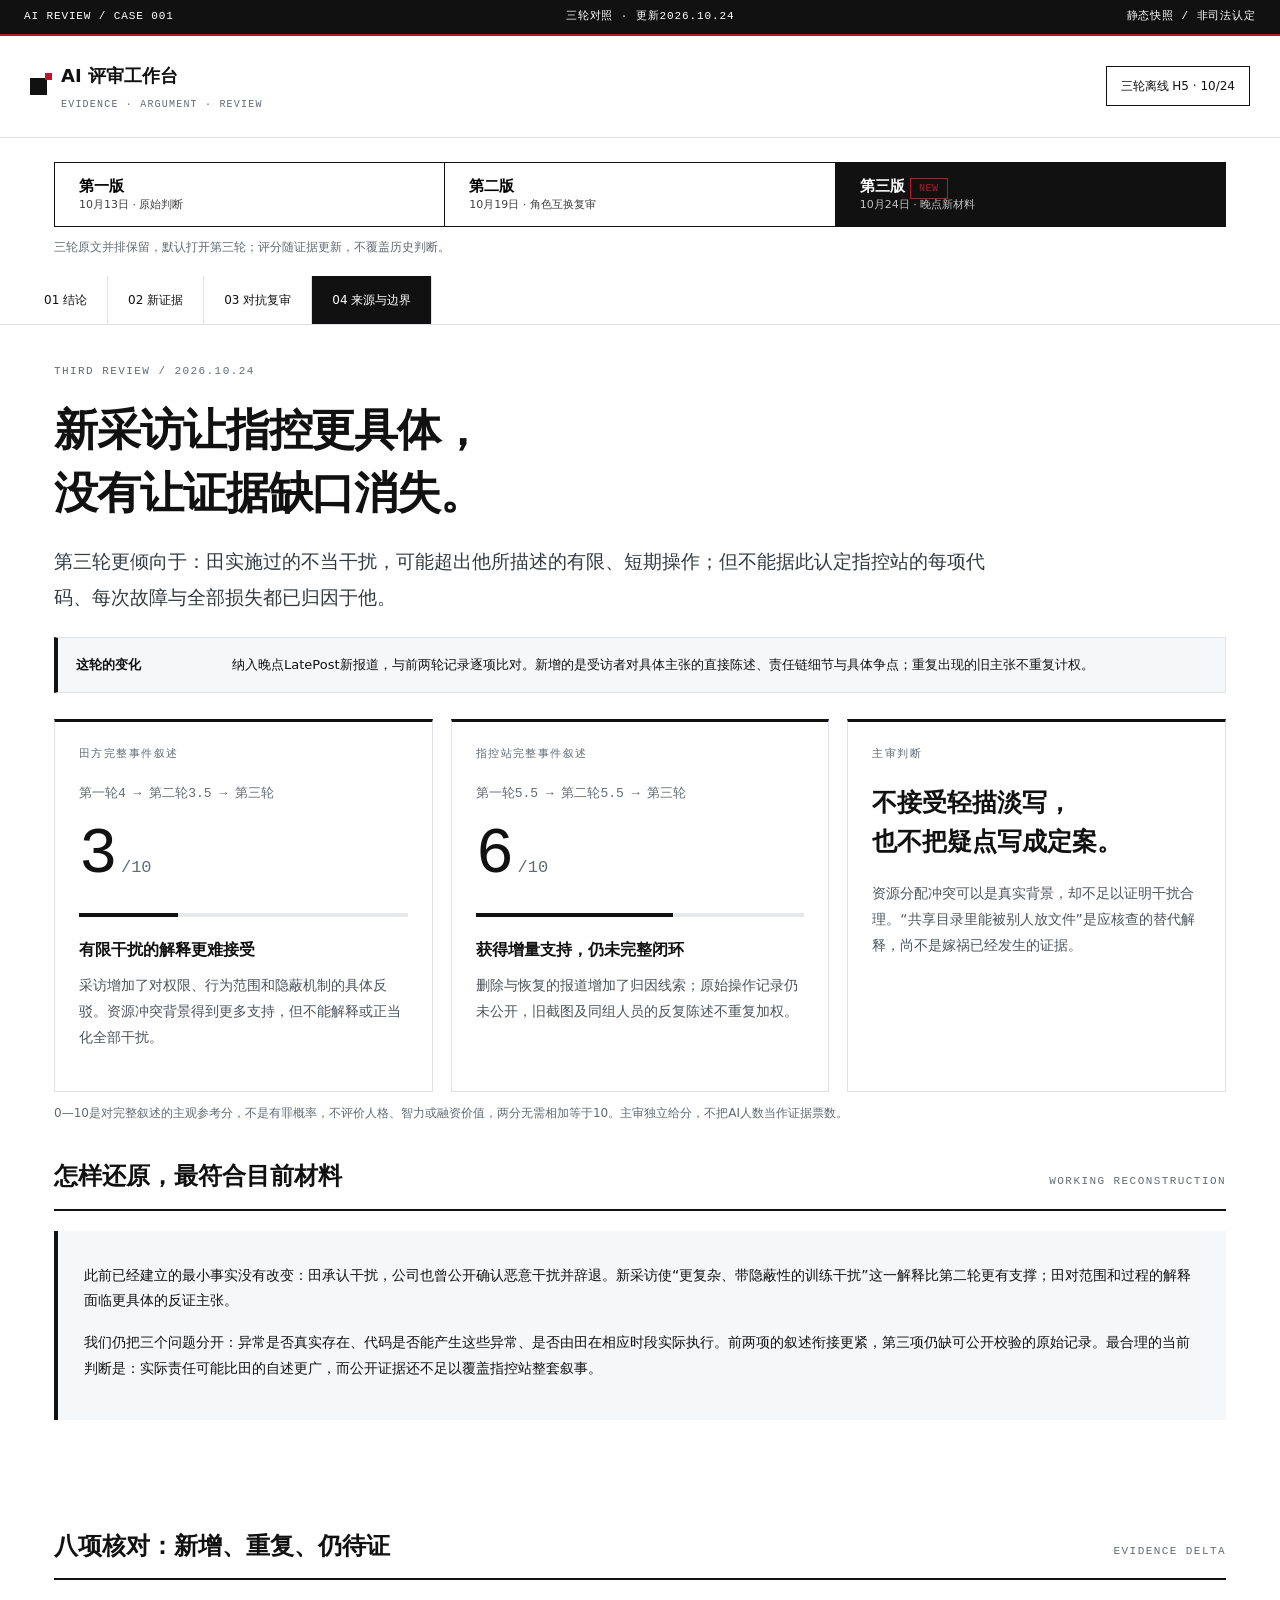
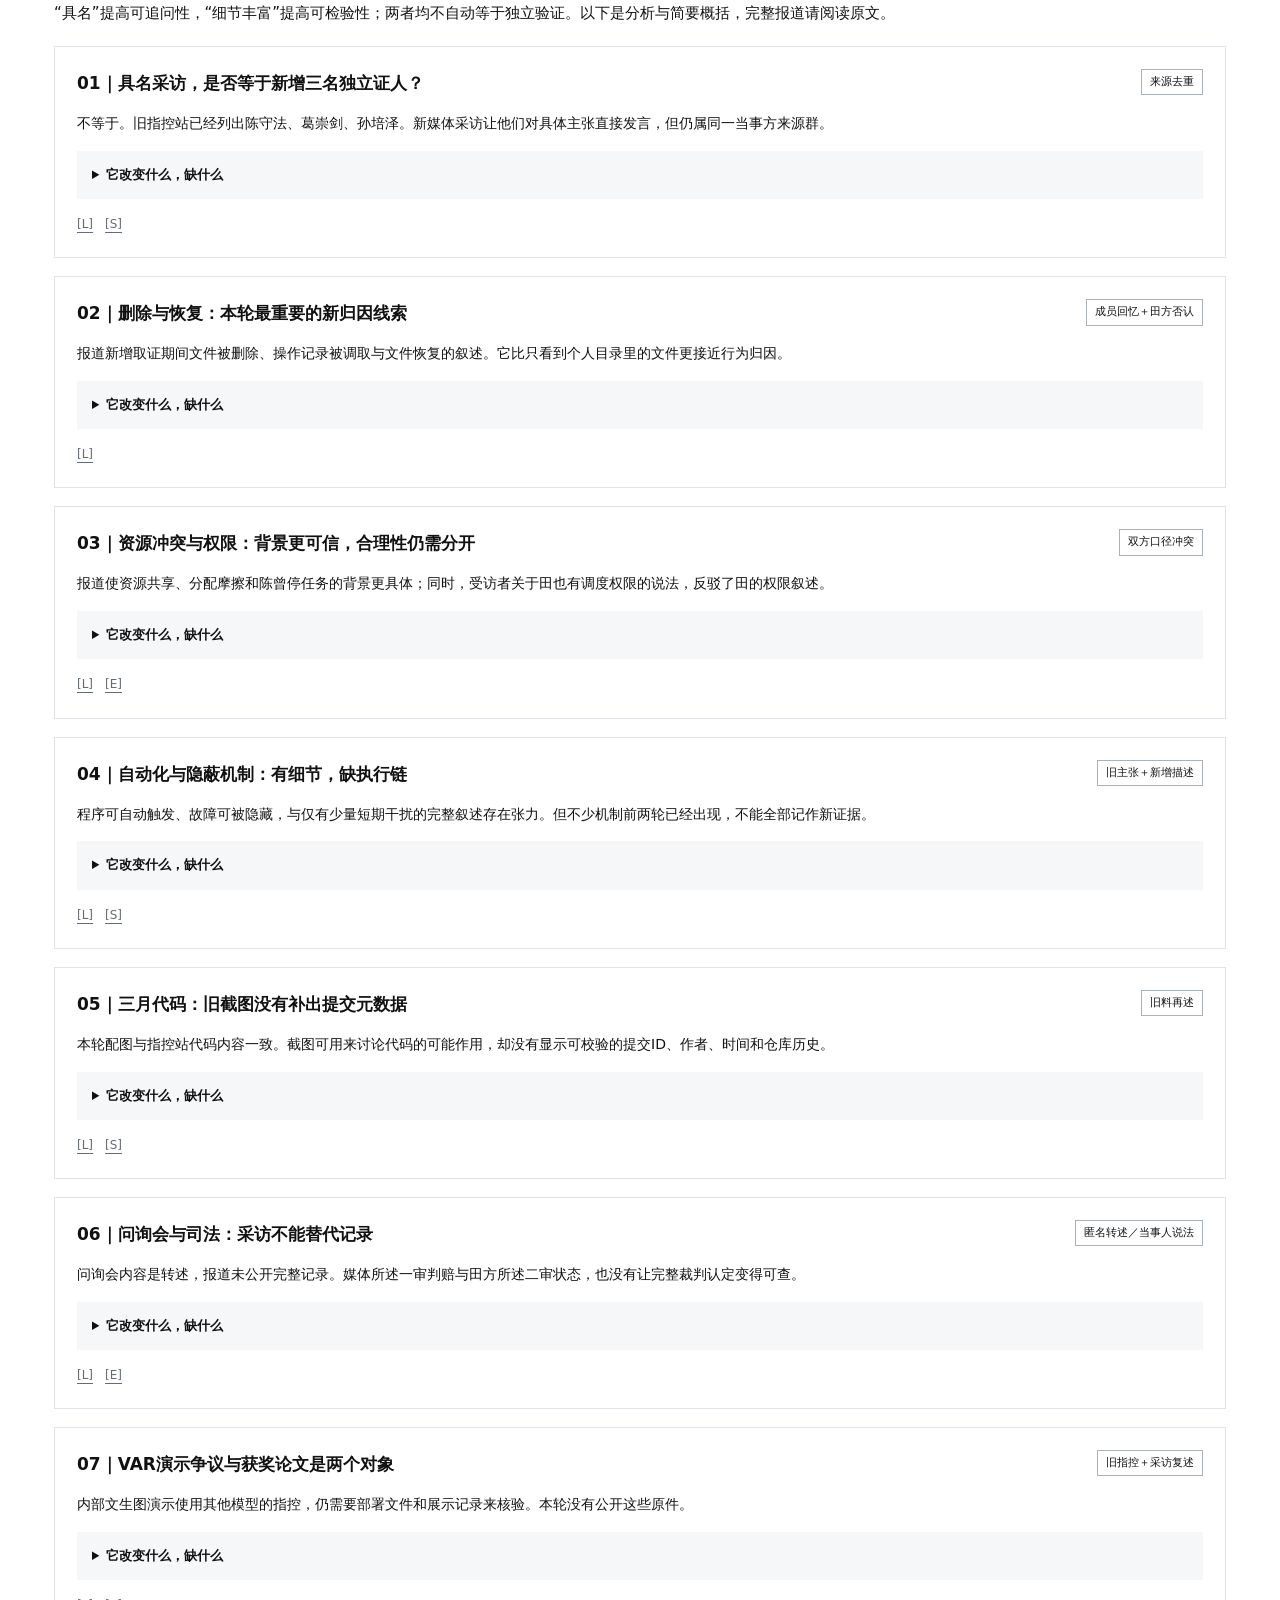
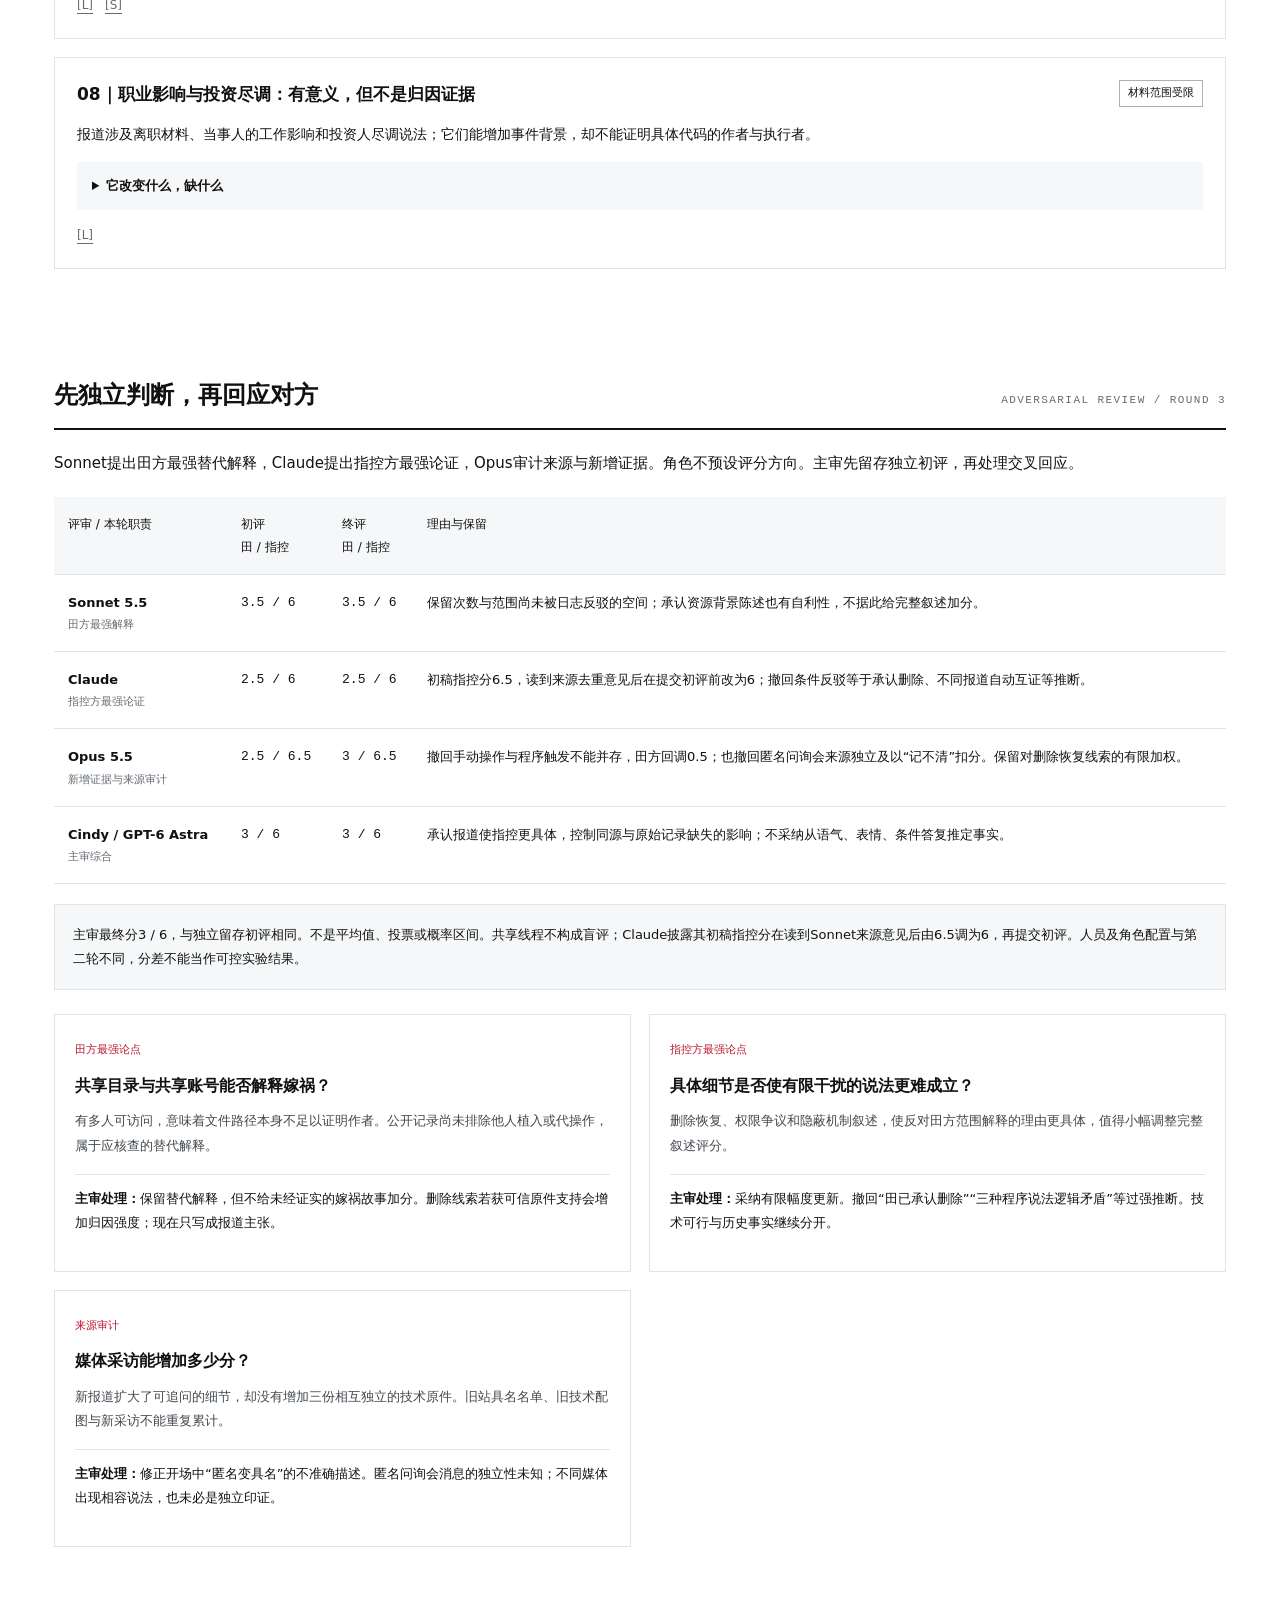
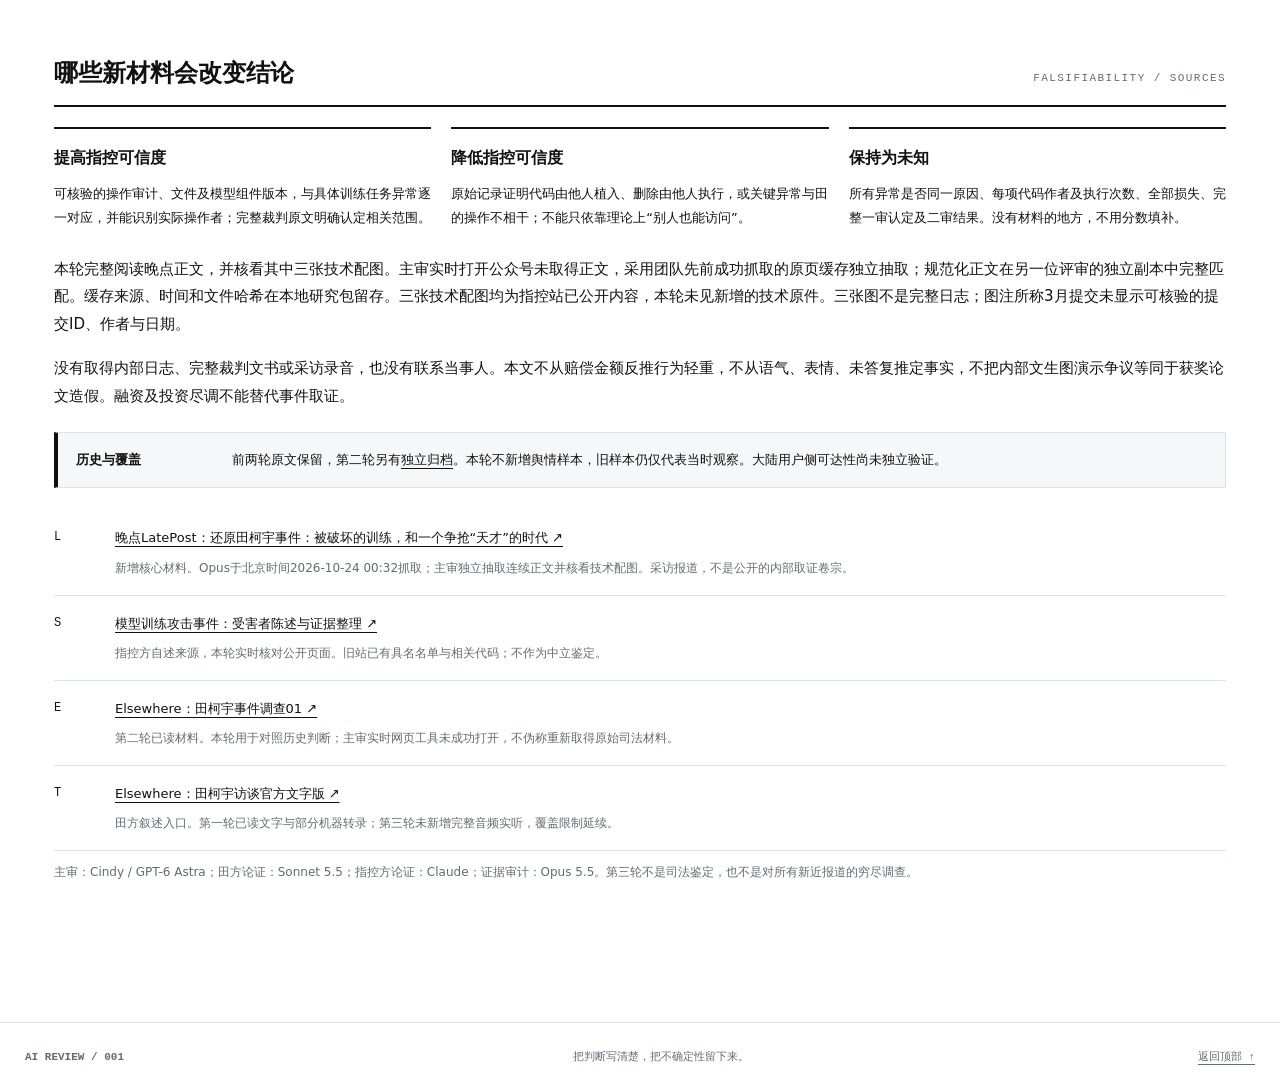
==== commit 639c133f: "Add third evidence review with LatePost and preserve prior editions" ====
--- a/offline.html
+++ b/offline.html
@@ -1,5 +1,5 @@
 <!doctype html>
-<html lang="zh-CN"><head><meta charset="utf-8"><meta name="viewport" content="width=device-width,initial-scale=1"><meta name="theme-color" content="#111111"><meta name="description" content="田柯宇事件公开证据评审：双方评分、对抗审查、舆情样本与事件还原。"><title>田柯宇事件 · 双版本 AI 评审</title><style>:root{--ink:#111;--muted:#646b73;--line:#dfe3e7;--wash:#f6f7f8;--red:#b8172c;--mono:Consolas,'Courier New',monospace;--sans:'Microsoft YaHei','PingFang SC',system-ui,sans-serif}*{box-sizing:border-box}html{scroll-behavior:smooth;scroll-padding-top:80px}body{margin:0;background:#fff;color:var(--ink);font:15px/1.85 var(--sans)}a{color:inherit;text-underline-offset:4px}a:hover{color:var(--red)}button,select{font:inherit}button{cursor:pointer}a:focus-visible,button:focus-visible,select:focus-visible,summary:focus-visible{outline:3px solid var(--red);outline-offset:3px}.skip{position:absolute;left:-9999px}.skip:focus{left:12px;top:12px;background:#fff;z-index:100}.status{background:var(--ink);color:#fff;border-bottom:2px solid var(--red);padding:8px 24px;display:flex;justify-content:space-between;font:11px/1.6 var(--mono);letter-spacing:.08em}header{display:flex;align-items:center;justify-content:space-between;padding:23px 30px;border-bottom:1px solid var(--line);gap:16px}.brand{display:flex;align-items:center;gap:14px;font-weight:700;font-size:18px}.brand i{width:17px;height:17px;background:var(--ink);position:relative}.brand i:after{content:'';position:absolute;right:-5px;top:-5px;background:var(--red);width:7px;height:7px}.brand small{display:block;font:10px/1.8 var(--mono);letter-spacing:.12em;color:var(--muted);margin-top:4px}.outline{padding:8px 14px;border:1px solid var(--ink);text-decoration:none;font-size:12px;white-space:nowrap}nav{display:flex;position:sticky;top:0;z-index:10;padding:0 24px;background:#fff;border-bottom:1px solid var(--line);overflow-x:auto}nav a{font-size:12px;padding:13px 20px;white-space:nowrap;text-decoration:none;border-right:1px solid var(--line)}nav a:hover,nav a.active{background:var(--ink);color:#fff}main{max-width:1220px;padding:38px 24px 70px;margin:auto}section{margin-bottom:68px}section+section{padding-top:6px}.eyebrow,.section-head span{font:11px/1.6 var(--mono);letter-spacing:.13em;color:var(--muted)}h1{font-size:clamp(30px,3.4vw,47px);line-height:1.45;letter-spacing:-.025em;margin:18px 0;font-weight:650;max-width:1000px}h2{font-size:24px;line-height:1.55;margin:0}h3{font-size:16px;line-height:1.65;margin:10px 0}p{margin:10px 0 16px}.lead{max-width:950px;font-size:19px;line-height:1.9;color:#343a40}.small-lead{font-size:18px}.notice{display:grid;grid-template-columns:140px 1fr;border:1px solid var(--line);border-left:4px solid var(--ink);background:var(--wash);padding:15px 18px;gap:16px;font-size:13px;margin:22px 0}.notice b{font-size:13px}.hero-grid{display:grid;grid-template-columns:1fr 1fr 1.1fr;gap:18px;margin-top:26px}.metric{border:1px solid var(--line);padding:24px;min-width:0;border-top:3px solid var(--ink)}.metric p{font-size:14px;color:#4e555c}.metric small{display:block;border-top:1px solid var(--line);padding-top:12px;font-size:11px;color:var(--muted)}.big{font:64px/1.3 var(--mono);letter-spacing:-.07em;margin-top:12px}.big span{font:17px var(--mono);letter-spacing:0;color:var(--muted);margin-left:8px}.meter{height:4px;background:#e6e8eb;margin:16px 0 20px}.meter i{display:block;height:100%;background:var(--ink)}.summary h2{margin:27px 0 18px;font-size:28px}.summary a{font-size:13px}.section-head{display:flex;justify-content:space-between;align-items:baseline;gap:20px;border-bottom:2px solid var(--ink);padding-bottom:13px;margin:34px 0 20px}.section-head span{text-align:right}.answer-list article{display:grid;grid-template-columns:60px 1fr;gap:16px;padding:20px 0;border-bottom:1px solid var(--line)}.answer-list article>b{font:30px var(--mono);color:var(--red);padding-top:8px}.answer-list h3{margin-top:0}.answer-list p{margin-bottom:0}.score-table-wrap{overflow:auto;margin:20px 0}table{border-collapse:collapse;width:100%;text-align:left;font-size:13px}th,td{border-bottom:1px solid var(--line);padding:16px 14px;vertical-align:top}th{background:var(--wash);font-size:12px;font-weight:500}td:first-child{min-width:160px}td:nth-child(2),td:nth-child(3){white-space:nowrap;font-family:var(--mono)}.group{display:block;font-size:11px;color:var(--muted)}details{border:1px solid var(--line);padding:13px 18px;margin:14px 0;font-size:13px}summary{cursor:pointer;font-weight:600}details p{padding-top:4px;margin-bottom:8px}.debate-grid{display:grid;grid-template-columns:1fr 1fr;gap:18px;margin:24px 0}.debate{border:1px solid var(--line);padding:20px}.debate .who{font:11px var(--mono);color:var(--red)}.debate p{font-size:13px;color:#42484e}.debate .ruling{border-top:1px solid var(--line);padding-top:12px;color:var(--ink)}.filters{display:flex;gap:8px;flex-wrap:wrap}.filters button{background:#fff;border:1px solid var(--line);padding:7px 16px;font-size:13px}.filters .selected{background:var(--ink);color:#fff;border-color:var(--ink)}.filter-count{font-size:12px;color:var(--muted)}.claim{border:1px solid var(--line);padding:22px;margin:14px 0}.claim-head{display:flex;justify-content:space-between;gap:18px}.claim h3{margin:0;font-size:17px}.tag{white-space:nowrap;align-self:start;font-size:11px;border:1px solid #aab1b7;padding:2px 8px}.tag.strong{background:var(--ink);color:#fff;border-color:var(--ink)}.claim .assessment{font-size:14px;margin:14px 0}.claim details{background:var(--wash);border:0;margin:0;padding:12px 15px}.source-refs{font-size:12px;color:var(--muted);margin-top:14px;display:flex;gap:12px;flex-wrap:wrap}.platforms{display:grid;grid-template-columns:1fr 1fr 1fr;gap:16px;margin:22px 0}.platforms article{border:1px solid var(--line);padding:20px;min-width:0}.platforms h3{margin:0 0 16px}.platforms p{font-size:13px}.platforms small{font-size:11px;color:var(--muted)}.sample-big{font:38px/1.5 var(--mono);margin:10px 0}.sample-big small{display:block;font:11px var(--sans)}.samplebar{height:8px;background:#edf0f2;margin:20px 0}.samplebar i{height:100%;display:block;background:#313940}.muted{color:var(--muted);font-size:28px}.sample-toolbar{display:flex;gap:12px;align-items:center;border-bottom:1px solid var(--line);padding:15px 0;font-size:13px}.sample-toolbar select{padding:6px 12px;border:1px solid var(--line);background:white;max-width:180px}.sample-toolbar span{margin-left:auto;color:var(--muted);font-size:11px}.sample-row{display:grid;grid-template-columns:145px 140px 1fr 50px;gap:18px;padding:14px 0;border-bottom:1px solid var(--line);font-size:12px;align-items:start}.sample-row .meta{color:var(--muted);font-size:11px}.sample-row a{overflow-wrap:anywhere}.sample-row.excluded{opacity:.65}.stance{font-size:11px}.stance.critical{color:var(--red)}.sample-note{display:block;font-size:11px;color:var(--muted)}.reconstruction{padding:22px 26px;background:var(--wash);border-left:4px solid var(--ink)}.reconstruction p{font-size:14px}.timeline{border-left:1px solid #b4bbc2;margin:26px 0 28px 10px}.event{display:grid;grid-template-columns:135px 1fr;gap:18px;padding:4px 0 28px 24px;position:relative}.event:before{content:'';height:7px;width:7px;background:var(--ink);position:absolute;left:-4px;top:12px}.event time{font:12px/1.8 var(--mono);color:var(--muted)}.event h3{margin:0;font-size:15px}.event p{font-size:13px;margin:4px 0}.hypotheses{display:grid;grid-template-columns:repeat(3,1fr);gap:20px}.hypotheses article{border-top:2px solid var(--ink);padding-top:6px}.hypotheses p{font-size:13px}.audio-panel{display:grid;grid-template-columns:1fr 1fr;gap:32px;padding:24px;border:1px solid var(--line)}.audio-panel p{font-size:13px}.audio-links{display:flex;flex-wrap:wrap;gap:12px}audio{width:100%;margin:10px 0}.chapters{display:flex;flex-wrap:wrap;gap:8px}.chapters button{background:#fff;border:1px solid var(--line);font-size:11px;padding:7px 10px}#audio-status{font-size:11px;color:var(--muted)}.source{display:grid;grid-template-columns:45px 1fr;gap:16px;padding:16px 0;border-bottom:1px solid var(--line);font-size:13px}.source>b{font:12px var(--mono);padding-top:4px}.source p{margin:6px 0 0;font-size:12px;color:var(--muted)}.fine{font-size:12px;color:var(--muted)}code{font:11px var(--mono);overflow-wrap:anywhere}footer{display:flex;justify-content:space-between;gap:20px;border-top:1px solid var(--line);padding:25px;font:11px/1.8 var(--mono);color:var(--muted)}
+<html lang="zh-CN"><head><meta charset="utf-8"><meta name="viewport" content="width=device-width,initial-scale=1"><meta name="theme-color" content="#111111"><meta name="description" content="田柯宇事件公开证据评审：双方评分、对抗审查、舆情样本与事件还原。"><title>田柯宇事件 · 三轮 AI 评审</title><style>:root{--ink:#111;--muted:#646b73;--line:#dfe3e7;--wash:#f6f7f8;--red:#b8172c;--mono:Consolas,'Courier New',monospace;--sans:'Microsoft YaHei','PingFang SC',system-ui,sans-serif}*{box-sizing:border-box}html{scroll-behavior:smooth;scroll-padding-top:80px}body{margin:0;background:#fff;color:var(--ink);font:15px/1.85 var(--sans)}a{color:inherit;text-underline-offset:4px}a:hover{color:var(--red)}button,select{font:inherit}button{cursor:pointer}a:focus-visible,button:focus-visible,select:focus-visible,summary:focus-visible{outline:3px solid var(--red);outline-offset:3px}.skip{position:absolute;left:-9999px}.skip:focus{left:12px;top:12px;background:#fff;z-index:100}.status{background:var(--ink);color:#fff;border-bottom:2px solid var(--red);padding:8px 24px;display:flex;justify-content:space-between;font:11px/1.6 var(--mono);letter-spacing:.08em}header{display:flex;align-items:center;justify-content:space-between;padding:23px 30px;border-bottom:1px solid var(--line);gap:16px}.brand{display:flex;align-items:center;gap:14px;font-weight:700;font-size:18px}.brand i{width:17px;height:17px;background:var(--ink);position:relative}.brand i:after{content:'';position:absolute;right:-5px;top:-5px;background:var(--red);width:7px;height:7px}.brand small{display:block;font:10px/1.8 var(--mono);letter-spacing:.12em;color:var(--muted);margin-top:4px}.outline{padding:8px 14px;border:1px solid var(--ink);text-decoration:none;font-size:12px;white-space:nowrap}nav{display:flex;position:sticky;top:0;z-index:10;padding:0 24px;background:#fff;border-bottom:1px solid var(--line);overflow-x:auto}nav a{font-size:12px;padding:13px 20px;white-space:nowrap;text-decoration:none;border-right:1px solid var(--line)}nav a:hover,nav a.active{background:var(--ink);color:#fff}main{max-width:1220px;padding:38px 24px 70px;margin:auto}section{margin-bottom:68px}section+section{padding-top:6px}.eyebrow,.section-head span{font:11px/1.6 var(--mono);letter-spacing:.13em;color:var(--muted)}h1{font-size:clamp(30px,3.4vw,47px);line-height:1.45;letter-spacing:-.025em;margin:18px 0;font-weight:650;max-width:1000px}h2{font-size:24px;line-height:1.55;margin:0}h3{font-size:16px;line-height:1.65;margin:10px 0}p{margin:10px 0 16px}.lead{max-width:950px;font-size:19px;line-height:1.9;color:#343a40}.small-lead{font-size:18px}.notice{display:grid;grid-template-columns:140px 1fr;border:1px solid var(--line);border-left:4px solid var(--ink);background:var(--wash);padding:15px 18px;gap:16px;font-size:13px;margin:22px 0}.notice b{font-size:13px}.hero-grid{display:grid;grid-template-columns:1fr 1fr 1.1fr;gap:18px;margin-top:26px}.metric{border:1px solid var(--line);padding:24px;min-width:0;border-top:3px solid var(--ink)}.metric p{font-size:14px;color:#4e555c}.metric small{display:block;border-top:1px solid var(--line);padding-top:12px;font-size:11px;color:var(--muted)}.big{font:64px/1.3 var(--mono);letter-spacing:-.07em;margin-top:12px}.big span{font:17px var(--mono);letter-spacing:0;color:var(--muted);margin-left:8px}.meter{height:4px;background:#e6e8eb;margin:16px 0 20px}.meter i{display:block;height:100%;background:var(--ink)}.summary h2{margin:27px 0 18px;font-size:28px}.summary a{font-size:13px}.section-head{display:flex;justify-content:space-between;align-items:baseline;gap:20px;border-bottom:2px solid var(--ink);padding-bottom:13px;margin:34px 0 20px}.section-head span{text-align:right}.answer-list article{display:grid;grid-template-columns:60px 1fr;gap:16px;padding:20px 0;border-bottom:1px solid var(--line)}.answer-list article>b{font:30px var(--mono);color:var(--red);padding-top:8px}.answer-list h3{margin-top:0}.answer-list p{margin-bottom:0}.score-table-wrap{overflow:auto;margin:20px 0}table{border-collapse:collapse;width:100%;text-align:left;font-size:13px}th,td{border-bottom:1px solid var(--line);padding:16px 14px;vertical-align:top}th{background:var(--wash);font-size:12px;font-weight:500}td:first-child{min-width:160px}td:nth-child(2),td:nth-child(3){white-space:nowrap;font-family:var(--mono)}.group{display:block;font-size:11px;color:var(--muted)}details{border:1px solid var(--line);padding:13px 18px;margin:14px 0;font-size:13px}summary{cursor:pointer;font-weight:600}details p{padding-top:4px;margin-bottom:8px}.debate-grid{display:grid;grid-template-columns:1fr 1fr;gap:18px;margin:24px 0}.debate{border:1px solid var(--line);padding:20px}.debate .who{font:11px var(--mono);color:var(--red)}.debate p{font-size:13px;color:#42484e}.debate .ruling{border-top:1px solid var(--line);padding-top:12px;color:var(--ink)}.filters{display:flex;gap:8px;flex-wrap:wrap}.filters button{background:#fff;border:1px solid var(--line);padding:7px 16px;font-size:13px}.filters .selected{background:var(--ink);color:#fff;border-color:var(--ink)}.filter-count{font-size:12px;color:var(--muted)}.claim{border:1px solid var(--line);padding:22px;margin:14px 0}.claim-head{display:flex;justify-content:space-between;gap:18px}.claim h3{margin:0;font-size:17px}.tag{white-space:nowrap;align-self:start;font-size:11px;border:1px solid #aab1b7;padding:2px 8px}.tag.strong{background:var(--ink);color:#fff;border-color:var(--ink)}.claim .assessment{font-size:14px;margin:14px 0}.claim details{background:var(--wash);border:0;margin:0;padding:12px 15px}.source-refs{font-size:12px;color:var(--muted);margin-top:14px;display:flex;gap:12px;flex-wrap:wrap}.platforms{display:grid;grid-template-columns:1fr 1fr 1fr;gap:16px;margin:22px 0}.platforms article{border:1px solid var(--line);padding:20px;min-width:0}.platforms h3{margin:0 0 16px}.platforms p{font-size:13px}.platforms small{font-size:11px;color:var(--muted)}.sample-big{font:38px/1.5 var(--mono);margin:10px 0}.sample-big small{display:block;font:11px var(--sans)}.samplebar{height:8px;background:#edf0f2;margin:20px 0}.samplebar i{height:100%;display:block;background:#313940}.muted{color:var(--muted);font-size:28px}.sample-toolbar{display:flex;gap:12px;align-items:center;border-bottom:1px solid var(--line);padding:15px 0;font-size:13px}.sample-toolbar select{padding:6px 12px;border:1px solid var(--line);background:white;max-width:180px}.sample-toolbar span{margin-left:auto;color:var(--muted);font-size:11px}.sample-row{display:grid;grid-template-columns:145px 140px 1fr 50px;gap:18px;padding:14px 0;border-bottom:1px solid var(--line);font-size:12px;align-items:start}.sample-row .meta{color:var(--muted);font-size:11px}.sample-row a{overflow-wrap:anywhere}.sample-row.excluded{opacity:.65}.stance{font-size:11px}.stance.critical{color:var(--red)}.sample-note{display:block;font-size:11px;color:var(--muted)}.reconstruction{padding:22px 26px;background:var(--wash);border-left:4px solid var(--ink)}.reconstruction p{font-size:14px}.timeline{border-left:1px solid #b4bbc2;margin:26px 0 28px 10px}.event{display:grid;grid-template-columns:135px 1fr;gap:18px;padding:4px 0 28px 24px;position:relative}.event:before{content:'';height:7px;width:7px;background:var(--ink);position:absolute;left:-4px;top:12px}.event time{font:12px/1.8 var(--mono);color:var(--muted)}.event h3{margin:0;font-size:15px}.event p{font-size:13px;margin:4px 0}.hypotheses{display:grid;grid-template-columns:repeat(3,1fr);gap:20px}.hypotheses article{border-top:2px solid var(--ink);padding-top:6px}.hypotheses p{font-size:13px}.audio-panel{display:grid;grid-template-columns:1fr 1fr;gap:32px;padding:24px;border:1px solid var(--line)}.audio-panel p{font-size:13px}.audio-links{display:flex;flex-wrap:wrap;gap:12px}audio{width:100%;margin:10px 0}.chapters{display:flex;flex-wrap:wrap;gap:8px}.chapters button{background:#fff;border:1px solid var(--line);font-size:11px;padding:7px 10px}#audio-status{font-size:11px;color:var(--muted)}.source{display:grid;grid-template-columns:45px 1fr;gap:16px;padding:16px 0;border-bottom:1px solid var(--line);font-size:13px}.source>b{font:12px var(--mono);padding-top:4px}.source p{margin:6px 0 0;font-size:12px;color:var(--muted)}.fine{font-size:12px;color:var(--muted)}code{font:11px var(--mono);overflow-wrap:anywhere}footer{display:flex;justify-content:space-between;gap:20px;border-top:1px solid var(--line);padding:25px;font:11px/1.8 var(--mono);color:var(--muted)}
 @media(max-width:800px){.hero-grid,.platforms{grid-template-columns:1fr 1fr}.hero-grid>.summary,.platforms>article:last-child{grid-column:1/-1}.summary h2 br{display:none}.hypotheses{grid-template-columns:1fr}.audio-panel{grid-template-columns:1fr;gap:15px}.sample-row{grid-template-columns:110px 1fr 35px}.sample-row .stance{grid-column:2}.sample-row .reason{grid-column:1/3}.sample-row .origin{grid-column:3;grid-row:1/3}.status span:last-child{display:none}}
 @media(max-width:520px){body{font-size:14px}.status{padding:9px 15px;font-size:9px;gap:15px}.status span:nth-child(2){text-align:right}header{padding:19px 17px}.brand{font-size:16px;gap:11px}.brand small{font-size:8px}.outline{font-size:11px;padding:7px 9px}nav{padding:0 8px}nav a{padding:13px 14px;font-size:11px}main{padding:25px 17px 40px}h1{font-size:30px;margin-top:14px}.lead{font-size:16px}.notice{grid-template-columns:1fr;gap:6px;padding:13px 14px;font-size:12px}.hero-grid,.platforms,.debate-grid{grid-template-columns:1fr;gap:14px}.hero-grid>.summary,.platforms>article:last-child{grid-column:auto}.metric{padding:21px}.big{font-size:54px}.summary h2{font-size:25px;margin:15px 0}.section-head{margin-top:28px;gap:10px}.section-head h2{font-size:20px}.section-head span{font-size:8px;max-width:105px}.answer-list article{grid-template-columns:32px 1fr;gap:12px}.answer-list article>b{font-size:24px}.answer-list h3{font-size:15px}.score-table-wrap{margin-left:-2px;margin-right:-2px}table{min-width:690px}.claim{padding:17px}.claim-head{flex-wrap:wrap;gap:8px}.claim h3{font-size:16px}.claim .assessment{font-size:13px}.event{grid-template-columns:1fr;gap:5px;padding-left:19px}.sample-toolbar{gap:8px}.sample-toolbar span{max-width:90px;text-align:right}.sample-row{gap:8px}.sample-row .reason{font-size:12px}.audio-panel{padding:18px}.reconstruction{padding:17px}.source{grid-template-columns:28px 1fr;gap:10px}.source a{overflow-wrap:anywhere}footer{padding:20px 17px;flex-wrap:wrap;font-size:10px}section{margin-bottom:45px}.filters button{padding:7px 10px;font-size:12px}}
 @media(prefers-reduced-motion:reduce){html{scroll-behavior:auto}}@media print{nav,.filters,.outline,.chapters,audio,.sample-toolbar{display:none}.status{background:#fff;color:#111}section{break-inside:auto}.hero-grid,.platforms{display:block}.metric,.platforms article{margin-bottom:15px}.sample-row{break-inside:avoid}details{display:block}}
@@ -9,11 +9,13 @@
 @media(max-width:800px){#v2-main .hero-grid{grid-template-columns:1fr 1fr}#v2-main .hero-grid>.v2-summary{grid-column:1/-1}.v2-change-grid{grid-template-columns:1fr}.edition-archive-note{margin-left:24px;margin-right:24px}}
 @media(max-width:520px){.version-switch{padding:18px 17px 0}.version-tabs{width:100%}.version-tabs button{width:50%;padding:10px 12px;font-size:14px}.version-tabs small{font-size:10px}.version-hint{font-size:11px}.edition-archive-note{margin-left:17px;margin-right:17px}.edition-archive-note a{display:block;margin-left:0;margin-top:5px}#v2-main .hero-grid{grid-template-columns:1fr}#v2-main .hero-grid>.v2-summary{grid-column:auto}.v2-score-table{min-width:850px}.source-levels{gap:6px}.source-levels span{font-size:11px}.round-disclosure{padding:14px}}
 @media print{.version-switch{display:none}.version-panel[hidden]{display:none!important}}
+
+#v3-main .hero-grid{grid-template-columns:1fr 1fr 1fr}.v3-score-table{min-width:720px}.v3-score-table td:last-child{min-width:300px}.version-tabs button{flex:1;min-width:0}.version-tabs{width:100%}#v3-main .score-before{font-size:13px}#v3-main .claim{margin:18px 0}.source a{overflow-wrap:anywhere}@media(max-width:800px){#v3-main .hero-grid{grid-template-columns:1fr 1fr}#v3-main .hero-grid>.v2-summary{grid-column:1/-1}}@media(max-width:520px){.version-tabs button{width:auto;padding:10px 8px}.new-tag{font-size:8px;padding:2px 3px}#v3-main .hero-grid{grid-template-columns:1fr}#v3-main .hero-grid>.v2-summary{grid-column:auto}}
 </style><link rel="icon" href="data:,"></head>
 <body><a class="skip" href="#main">跳到正文</a>
-<div class="status"><span>AI REVIEW / CASE 001</span><span>双版对照 · 更新2026.10.19</span><span>静态快照 / 非司法认定</span></div>
-<header><div class="brand"><i></i><div>AI 评审工作台<small>EVIDENCE · ARGUMENT · REVIEW</small></div></div><span class="outline">双版离线 H5 · 10/19</span></header>
-<div class="version-switch"><div class="version-tabs" role="tablist" aria-label="选择评审版本"><button id="tab-v1" role="tab" aria-selected="false" aria-controls="edition-v1" tabindex="-1" data-edition="v1">第一版<small>10月13日 · 原始判断</small></button><button id="tab-v2" role="tab" aria-selected="true" aria-controls="edition-v2" tabindex="0" data-edition="v2">第二版 <span class="new-tag">NEW</span><small>10月19日 · 角色互换复审</small></button></div><p class="version-hint">保留第一版，不覆盖历史判断。第二版只纳入新报道与证据核对；社群舆情本轮暂停。</p></div><div id="edition-v1" class="version-panel" role="tabpanel" aria-labelledby="tab-v1" hidden><div class="edition-archive-note"><b>第一版历史快照 · 2026-10-13</b>　以下判断保持原文，不反映第二版新增材料。<a href="https://louie-vibecoding.github.io/ai-review-tian-keyu/archive/v1/index.html" target="_blank" rel="noopener noreferrer">独立归档副本 ↗</a></div><nav aria-label="报告导航"><a href="#verdict">01 结论</a><a href="#scores">02 评分与辩论</a><a href="#evidence">03 证据核对</a><a href="#sentiment">04 舆情样本</a><a href="#timeline">05 事件还原</a><a href="#audio">06 原音频</a><a href="#sources">07 来源与方法</a></nav>
+<div class="status"><span>AI REVIEW / CASE 001</span><span>三轮对照 · 更新2026.10.24</span><span>静态快照 / 非司法认定</span></div>
+<header><div class="brand"><i></i><div>AI 评审工作台<small>EVIDENCE · ARGUMENT · REVIEW</small></div></div><span class="outline">三轮离线 H5 · 10/24</span></header>
+<div class="version-switch"><div class="version-tabs" role="tablist" aria-label="选择评审版本"><button id="tab-v1" role="tab" aria-selected="false" aria-controls="edition-v1" tabindex="-1" data-edition="v1">第一版<small>10月13日 · 原始判断</small></button><button id="tab-v2" role="tab" aria-selected="false" aria-controls="edition-v2" tabindex="-1" data-edition="v2">第二版<small>10月19日 · 角色互换复审</small></button><button id="tab-v3" role="tab" aria-selected="true" aria-controls="edition-v3" tabindex="0" data-edition="v3">第三版 <span class="new-tag">NEW</span><small>10月24日 · 晚点新材料</small></button></div><p class="version-hint">三轮原文并排保留，默认打开第三轮；评分随证据更新，不覆盖历史判断。</p></div><div id="edition-v1" class="version-panel" role="tabpanel" aria-labelledby="tab-v1" hidden><div class="edition-archive-note"><b>第一版历史快照 · 2026-10-13</b>　以下判断保持原文，不反映第二版新增材料。<a href="https://louie-vibecoding.github.io/ai-review-tian-keyu/archive/v1/index.html" target="_blank" rel="noopener noreferrer">独立归档副本 ↗</a></div><nav aria-label="报告导航"><a href="#verdict">01 结论</a><a href="#scores">02 评分与辩论</a><a href="#evidence">03 证据核对</a><a href="#sentiment">04 舆情样本</a><a href="#timeline">05 事件还原</a><a href="#audio">06 原音频</a><a href="#sources">07 来源与方法</a></nav>
 <main id="main">
 <section id="verdict"><div class="eyebrow">CASE FILE / TIAN KEYU</div><h1>田柯宇事件：<br>哪些能信，哪些还不能下结论。</h1><p class="lead">我们更信“发生了不当干扰”这一核心事实；对田的轻微化解释保留较大疑问，也不把指控站的全部技术细节当成已经证实。</p>
 <div class="notice"><b>阅读坐标</b><span>这里的“指控方”指 sabotage 网站及其叙述，不等同于访谈中被称为“A”的另一名实习生。评分评估本次事件叙述的可信度，不评价整个人，更不是有罪概率。</span></div>
@@ -42,7 +44,7 @@
 </section>
 <section id="audio"><div class="section-head"><h2>原始访谈入口</h2><span>LISTEN & CHECK</span></div><div class="audio-panel"><div><div class="eyebrow">ELSEWHERE · VOL.007</div><h3>对话田柯宇：我发誓我说的都是真的</h3><p>原音频 116 分 32 秒。访谈录于 2026 年 7 月；文字版标注 10/12；小宇宙音频元数据对应北京时间 10/13 07:00。</p><p class="audio-links"><a href="https://www.xiaoyuzhoufm.com/episode/6acd2c76e742e36efcc1fe3a" target="_blank" rel="noopener noreferrer">小宇宙原节目 ↗</a><a href="https://www.bilibili.com/video/BV1R9pf6SEVh" target="_blank" rel="noopener noreferrer">B站官方视频 ↗</a><a href="https://elsewhere.news/zh/elsewhere/posting-a-podcast-transcript-of-tian-keyu-first" target="_blank" rel="noopener noreferrer">官方文字版 ↗</a></p></div><div><audio id="podcast" controls preload="none" src="https://media.xyzcdn.net/68ff657d9c745a6e69da8fcf/lq719vhbMd1uwMt-RoSKRPPCNHtJ.m4a">当前浏览器不支持音频播放，请打开原节目。</audio><p id="audio-status" aria-live="polite">由原平台提供音频；点击章节只定位，不自动播放。</p><div class="chapters"><button data-time="122">02:02 另一实习生</button><button data-time="511">08:31 GitHub 帖子</button><button data-time="945">15:45 动机解释</button><button data-time="1412">23:32 诉讼</button><button data-time="5824">1:37:04 发誓</button></div></div></div><div class="notice"><b>实际核查覆盖</b><span>两份网页中文正文已读；音频找到并下载，争议相关时段做了机器转录，未完整逐句实听。转录中的人名、日期和否定词可能出错，未将疑似日期冲突作为定案证据。文字版自身声明有删节，不等于全部音频。</span></div><p id="audio-coverage" class="fine"></p></section>
 <section id="sources"><div class="section-head"><h2>来源与审核记录</h2><span>FOLLOW THE EVIDENCE</span></div><p>当事人的陈述证明“他说了什么”；公司公告证明公司怎样定性；新闻报道与原始裁判不是同一证据等级。站内具名名单尚未取得站外独立确认。引文均为短摘或概括，原件请点击来源。</p><div id="source-list"></div><details><summary>材料快照与复核边界</summary><p>指控站核对版本：GitHub HEAD <code>4a1e3cb4af63ea7bd047974ed80658ebf90ac75b</code>（2026-10-13 14:31 北京时间提交）。网页会变化，本报告不自动更新。原始网页与采样记录在本地研究包留存；网页发布包不含会话、登录信息或私人文件。</p><p>没有访问内部集群、联系涉事人员、核验原始日志、取得完整诉状/判决书或完成全平台舆情普查。司法状态仅按已检索来源分层表述，不推定无人犯罪或有人犯罪。阅读这份报告应能找到支撑，也应看见缺口。</p></details><p class="fine">评审组织：Cindy / GPT-6 Astra；田方论证：Claude、Sonnet 5.5；指控方论证：Grok、Opus 5.5；舆情采样：Kimi 与 Cindy。报告是对公开证据的分析，不是当事人访谈调查或司法鉴定。</p></section>
-</main></div><div id="edition-v2" class="version-panel" role="tabpanel" aria-labelledby="tab-v2"><nav aria-label="第二版导航"><a href="#v2-verdict">01 结论与变化</a><a href="#v2-scores">02 角色互换与评分</a><a href="#v2-evidence">03 新增证据</a><a href="#v2-timeline">04 时间线</a><a href="#v2-method">05 来源与边界</a></nav>
+</main></div><div id="edition-v2" class="version-panel" role="tabpanel" aria-labelledby="tab-v2" hidden><nav aria-label="第二版导航"><a href="#v2-verdict">01 结论与变化</a><a href="#v2-scores">02 角色互换与评分</a><a href="#v2-evidence">03 新增证据</a><a href="#v2-timeline">04 时间线</a><a href="#v2-method">05 来源与边界</a></nav>
 <main id="v2-main"><section id="v2-verdict"><div class="eyebrow">SECOND REVIEW / 2026.10.19</div><h1>新报道带来了什么？<br>让评分跟着证据走。</h1><p class="lead">田方完整叙述从4降至3.5；指控方完整叙述维持5.5。我们对田的动机与范围解释更谨慎，但不会把更多对立说法自动算成整套指控的独立证实。</p>
 <div class="notice"><b>同一把尺子</b><span>评分对象仍是两方对本次事件的完整叙述，不是人格、智力或有罪概率。“指控方”仍指公开指控站的叙述，并不等同于一个被称作A的人。两分不需要相加等于10。</span></div>
 <div class="hero-grid"><article class="metric"><div class="eyebrow">田方事件叙述</div><div class="score-before">第一版 <b>4 / 10</b> → 第二版</div><div class="big">3.5<span>/10</span></div><div class="meter"><i style="width:35%"></i></div><span class="score-change">下降 0.5</span><h3>对限定性解释更谨慎</h3><p>承认干扰这一核心仍有支持；动机和范围的解释遇到更具体的对立陈述，独立佐证仍不足。</p><small>主审综合参考 · 四位终评3–4</small></article>
@@ -56,7 +58,25 @@
 <div id="v2-debates" class="debate-grid"></div><details><summary>本轮明确撤回或修正的推理</summary><ul id="v2-corrections" class="v2-withdrawals"></ul></details></section>
 <section id="v2-evidence"><div class="section-head"><h2>新增材料，一项一项分级</h2><span>NEW EVIDENCE / LIMITS</span></div><p>有些材料确是新增公开回应；有些只是旧指控被再次讲述。下面既写对分数的影响，也写尚未跨过的证据缺口。</p><div class="filters" role="group" aria-label="第二版证据筛选"><button class="selected" data-v2-filter="all" aria-pressed="true">全部</button><button data-v2-filter="record" aria-pressed="false">公开记录</button><button data-v2-filter="statement" aria-pressed="false">当事方发言</button><button data-v2-filter="reported" aria-pressed="false">媒体转述</button><button data-v2-filter="open" aria-pressed="false">仍待证明</button></div><p id="v2-claim-count" class="filter-count" aria-live="polite"></p><div id="v2-claims"></div></section>
 <section id="v2-timeline"><div class="section-head"><h2>时间对齐，不把转述画成确定事实</h2><span>DATES / SOURCE TYPES</span></div><p>公开提交日期、指控方回溯、匿名司法说法使用不同标签。日期吻合不等于归因成立；日期跨度也不等于攻击持续时间。</p><div id="v2-events" class="timeline"></div></section>
-<section id="v2-method"><div class="section-head"><h2>这版核到了什么，没核到什么</h2><span>SOURCES / AUDIT</span></div><div class="notice"><b>舆情暂缓</b><span>按用户本轮指示，不采集新社群或平台评论，不以声量改分。第一版的旧样本仍可在第一页签查看，仅作为当时的观察。</span></div><div id="v2-methods"></div><div id="v2-sources"></div><p class="fine">主审：Cindy / GPT-6 Astra。第二版田方论证：Grok、Opus 5.5；指控方论证：Claude、Sonnet 5.5；独立方法复核：Kimi。本文不代替法院判断，没有开展当事人访谈或内部取证。</p></section></main></div><footer><b>AI REVIEW / 001</b><span>把判断写清楚，把不确定性留下来。</span><a href="#verdict">返回顶部 ↑</a></footer>
+<section id="v2-method"><div class="section-head"><h2>这版核到了什么，没核到什么</h2><span>SOURCES / AUDIT</span></div><div class="notice"><b>舆情暂缓</b><span>按用户本轮指示，不采集新社群或平台评论，不以声量改分。第一版的旧样本仍可在第一页签查看，仅作为当时的观察。</span></div><div id="v2-methods"></div><div id="v2-sources"></div><p class="fine">主审：Cindy / GPT-6 Astra。第二版田方论证：Grok、Opus 5.5；指控方论证：Claude、Sonnet 5.5；独立方法复核：Kimi。本文不代替法院判断，没有开展当事人访谈或内部取证。</p></section></main></div><div id="edition-v3" class="version-panel" role="tabpanel" aria-labelledby="tab-v3">
+<nav aria-label="第三版导航"><a href="#v3-verdict">01 结论</a><a href="#v3-evidence">02 新证据</a><a href="#v3-scores">03 对抗复审</a><a href="#v3-method">04 来源与边界</a></nav>
+<main id="v3-main"><section id="v3-verdict"><div class="eyebrow">THIRD REVIEW / 2026.10.24</div>
+<h1>新采访让指控更具体，<br>没有让证据缺口消失。</h1>
+<p class="lead">第三轮更倾向于：田实施过的不当干扰，可能超出他所描述的有限、短期操作；但不能据此认定指控站的每项代码、每次故障与全部损失都已归因于他。</p>
+<div class="notice"><b>这轮的变化</b><span>纳入晚点LatePost新报道，与前两轮记录逐项比对。新增的是受访者对具体主张的直接陈述、责任链细节与具体争点；重复出现的旧主张不重复计权。</span></div>
+<div class="hero-grid"><article class="metric"><div class="eyebrow">田方完整事件叙述</div><div class="score-before">第一轮4 → 第二轮3.5 → 第三轮</div><div class="big">3<span>/10</span></div><div class="meter"><i style="width:30%"></i></div><h3>有限干扰的解释更难接受</h3><p>采访增加了对权限、行为范围和隐蔽机制的具体反驳。资源冲突背景得到更多支持，但不能解释或正当化全部干扰。</p></article>
+<article class="metric"><div class="eyebrow">指控站完整事件叙述</div><div class="score-before">第一轮5.5 → 第二轮5.5 → 第三轮</div><div class="big">6<span>/10</span></div><div class="meter"><i style="width:60%"></i></div><h3>获得增量支持，仍未完整闭环</h3><p>删除与恢复的报道增加了归因线索；原始操作记录仍未公开，旧截图及同组人员的反复陈述不重复加权。</p></article>
+<article class="metric v2-summary"><div class="eyebrow">主审判断</div><h2>不接受轻描淡写，<br>也不把疑点写成定案。</h2><p>资源分配冲突可以是真实背景，却不足以证明干扰合理。“共享目录里能被别人放文件”是应核查的替代解释，尚不是嫁祸已经发生的证据。</p></article></div>
+<p class="fine">0—10是对完整叙述的主观参考分，不是有罪概率，不评价人格、智力或融资价值，两分无需相加等于10。主审独立给分，不把AI人数当作证据票数。</p>
+<div class="section-head"><h2>怎样还原，最符合目前材料</h2><span>WORKING RECONSTRUCTION</span></div>
+<div class="reconstruction"><p>此前已经建立的最小事实没有改变：田承认干扰，公司也曾公开确认恶意干扰并辞退。新采访使“更复杂、带隐蔽性的训练干扰”这一解释比第二轮更有支撑；田对范围和过程的解释面临更具体的反证主张。</p><p>我们仍把三个问题分开：异常是否真实存在、代码是否能产生这些异常、是否由田在相应时段实际执行。前两项的叙述衔接更紧，第三项仍缺可公开校验的原始记录。最合理的当前判断是：实际责任可能比田的自述更广，而公开证据还不足以覆盖指控站整套叙事。</p></div></section>
+<section id="v3-evidence"><div class="section-head"><h2>八项核对：新增、重复、仍待证</h2><span>EVIDENCE DELTA</span></div><p>“具名”提高可追问性，“细节丰富”提高可检验性；两者均不自动等于独立验证。以下是分析与简要概括，完整报道请阅读原文。</p><article class="claim"><div class="claim-head"><h3>01｜具名采访，是否等于新增三名独立证人？</h3><span class="tag">来源去重</span></div><p class="assessment">不等于。旧指控站已经列出陈守法、葛崇剑、孙培泽。新媒体采访让他们对具体主张直接发言，但仍属同一当事方来源群。</p><details><summary>它改变什么，缺什么</summary><p>媒体有自己的采访与编辑过程，这是增量。陈守法还称曾为2024年曝光和投诉内容提供佐证，这进一步提示相关叙述可能共享来源，不能叠加为独立证据；匿名消息与既有来源是否重合也未确认。</p></details><div class="source-refs"><a href="#v3-src-L">[L]</a> <a href="#v3-src-S">[S]</a></div></article><article class="claim"><div class="claim-head"><h3>02｜删除与恢复：本轮最重要的新归因线索</h3><span class="tag">成员回忆＋田方否认</span></div><p class="assessment">报道新增取证期间文件被删除、操作记录被调取与文件恢复的叙述。它比只看到个人目录里的文件更接近行为归因。</p><details><summary>它改变什么，缺什么</summary><p>我们没有看到审计原件。田否认删除，称如确有此记录，只可能是他人进入其程序所为；这是条件反驳，不构成承认删除发生。须核实际操作者、权限、时间、文件版本及保全过程。</p></details><div class="source-refs"><a href="#v3-src-L">[L]</a></div></article><article class="claim"><div class="claim-head"><h3>03｜资源冲突与权限：背景更可信，合理性仍需分开</h3><span class="tag">双方口径冲突</span></div><p class="assessment">报道使资源共享、分配摩擦和陈曾停任务的背景更具体；同时，受访者关于田也有调度权限的说法，反驳了田的权限叙述。</p><details><summary>它改变什么，缺什么</summary><p>这是受到具名反驳，不是主审已核实权限表。还需区分不同时间、权限种类与是否事先沟通。背景冲突不能证明破坏合理，也不能直接推出特定动机。</p></details><div class="source-refs"><a href="#v3-src-L">[L]</a> <a href="#v3-src-E">[E]</a></div></article><article class="claim"><div class="claim-head"><h3>04｜自动化与隐蔽机制：有细节，缺执行链</h3><span class="tag">旧主张＋新增描述</span></div><p class="assessment">程序可自动触发、故障可被隐藏，与仅有少量短期干扰的完整叙述存在张力。但不少机制前两轮已经出现，不能全部记作新证据。</p><details><summary>它改变什么，缺什么</summary><p>手动启动、由GPT辅助编写、程序自动触发可以同时成立。关键是代码由谁部署、执行了什么、在哪些任务触发；文件数不等于攻击次数，故障历时不等于攻击历时。</p></details><div class="source-refs"><a href="#v3-src-L">[L]</a> <a href="#v3-src-S">[S]</a></div></article><article class="claim"><div class="claim-head"><h3>05｜三月代码：旧截图没有补出提交元数据</h3><span class="tag">旧料再述</span></div><p class="assessment">本轮配图与指控站代码内容一致。截图可用来讨论代码的可能作用，却没有显示可校验的提交ID、作者、时间和仓库历史。</p><details><summary>它改变什么，缺什么</summary><p>若三月行为成立，会对之后资源冲突触发全部行为的解释构成压力；但不能把图注所称日期当成已核验事实，也不能由司法报道的某个日期排除更早行为。</p></details><div class="source-refs"><a href="#v3-src-L">[L]</a> <a href="#v3-src-S">[S]</a></div></article><article class="claim"><div class="claim-head"><h3>06｜问询会与司法：采访不能替代记录</h3><span class="tag">匿名转述／当事人说法</span></div><p class="assessment">问询会内容是转述，报道未公开完整记录。媒体所述一审判赔与田方所述二审状态，也没有让完整裁判认定变得可查。</p><details><summary>它改变什么，缺什么</summary><p>不将“记不清”、语气、表情或未回应计作追加行为证据。不从索赔与判赔差额推导无责、轻微或全部指控成立。投资人据称查阅卷宗，不代表主审取得卷宗。</p></details><div class="source-refs"><a href="#v3-src-L">[L]</a> <a href="#v3-src-E">[E]</a></div></article><article class="claim"><div class="claim-head"><h3>07｜VAR演示争议与获奖论文是两个对象</h3><span class="tag">旧指控＋采访复述</span></div><p class="assessment">内部文生图演示使用其他模型的指控，仍需要部署文件和展示记录来核验。本轮没有公开这些原件。</p><details><summary>它改变什么，缺什么</summary><p>不得把内部演示争议直接写成VAR获奖论文造假，也不由获奖反推职业行为清白。技术成果、事件责任和人格评价应分开。</p></details><div class="source-refs"><a href="#v3-src-L">[L]</a> <a href="#v3-src-S">[S]</a></div></article><article class="claim"><div class="claim-head"><h3>08｜职业影响与投资尽调：有意义，但不是归因证据</h3><span class="tag">材料范围受限</span></div><p class="assessment">报道涉及离职材料、当事人的工作影响和投资人尽调说法；它们能增加事件背景，却不能证明具体代码的作者与执行者。</p><details><summary>它改变什么，缺什么</summary><p>报道明确提到记者看到离职确认函与实习证明，我们未取得原件。未公开日志不代表日志不存在；媒体没有说明已取得某材料，也不能推断记者绝对没看过。</p></details><div class="source-refs"><a href="#v3-src-L">[L]</a></div></article></section>
+<section id="v3-scores"><div class="section-head"><h2>先独立判断，再回应对方</h2><span>ADVERSARIAL REVIEW / ROUND 3</span></div><p>Sonnet提出田方最强替代解释，Claude提出指控方最强论证，Opus审计来源与新增证据。角色不预设评分方向。主审先留存独立初评，再处理交叉回应。</p><div class="score-table-wrap"><table class="v3-score-table"><thead><tr><th>评审 / 本轮职责</th><th>初评<br>田 / 指控</th><th>终评<br>田 / 指控</th><th>理由与保留</th></tr></thead><tbody><tr><td><b>Sonnet 5.5</b><span class="group">田方最强解释</span></td><td>3.5 / 6</td><td>3.5 / 6</td><td>保留次数与范围尚未被日志反驳的空间；承认资源背景陈述也有自利性，不据此给完整叙述加分。</td></tr><tr><td><b>Claude</b><span class="group">指控方最强论证</span></td><td>2.5 / 6</td><td>2.5 / 6</td><td>初稿指控分6.5，读到来源去重意见后在提交初评前改为6；撤回条件反驳等于承认删除、不同报道自动互证等推断。</td></tr><tr><td><b>Opus 5.5</b><span class="group">新增证据与来源审计</span></td><td>2.5 / 6.5</td><td>3 / 6.5</td><td>撤回手动操作与程序触发不能并存，田方回调0.5；也撤回匿名问询会来源独立及以“记不清”扣分。保留对删除恢复线索的有限加权。</td></tr><tr><td><b>Cindy / GPT-6 Astra</b><span class="group">主审综合</span></td><td>3 / 6</td><td>3 / 6</td><td>承认报道使指控更具体，控制同源与原始记录缺失的影响；不采纳从语气、表情、条件答复推定事实。</td></tr></tbody></table></div><div class="round-disclosure">主审最终分3 / 6，与独立留存初评相同。不是平均值、投票或概率区间。共享线程不构成盲评；Claude披露其初稿指控分在读到Sonnet来源意见后由6.5调为6，再提交初评。人员及角色配置与第二轮不同，分差不能当作可控实验结果。</div><div class="debate-grid"><article class="debate"><span class="who">田方最强论点</span><h3>共享目录与共享账号能否解释嫁祸？</h3><p>有多人可访问，意味着文件路径本身不足以证明作者。公开记录尚未排除他人植入或代操作，属于应核查的替代解释。</p><p class="ruling"><b>主审处理：</b>保留替代解释，但不给未经证实的嫁祸故事加分。删除线索若获可信原件支持会增加归因强度；现在只写成报道主张。</p></article><article class="debate"><span class="who">指控方最强论点</span><h3>具体细节是否使有限干扰的说法更难成立？</h3><p>删除恢复、权限争议和隐蔽机制叙述，使反对田方范围解释的理由更具体，值得小幅调整完整叙述评分。</p><p class="ruling"><b>主审处理：</b>采纳有限幅度更新。撤回“田已承认删除”“三种程序说法逻辑矛盾”等过强推断。技术可行与历史事实继续分开。</p></article><article class="debate"><span class="who">来源审计</span><h3>媒体采访能增加多少分？</h3><p>新报道扩大了可追问的细节，却没有增加三份相互独立的技术原件。旧站具名名单、旧技术配图与新采访不能重复累计。</p><p class="ruling"><b>主审处理：</b>修正开场中“匿名变具名”的不准确描述。匿名问询会消息的独立性未知；不同媒体出现相容说法，也未必是独立印证。</p></article></div></section>
+<section id="v3-method"><div class="section-head"><h2>哪些新材料会改变结论</h2><span>FALSIFIABILITY / SOURCES</span></div><div class="hypotheses"><article><h3>提高指控可信度</h3><p>可核验的操作审计、文件及模型组件版本，与具体训练任务异常逐一对应，并能识别实际操作者；完整裁判原文明确认定相关范围。</p></article><article><h3>降低指控可信度</h3><p>原始记录证明代码由他人植入、删除由他人执行，或关键异常与田的操作不相干；不能只依靠理论上“别人也能访问”。</p></article><article><h3>保持为未知</h3><p>所有异常是否同一原因、每项代码作者及执行次数、全部损失、完整一审认定及二审结果。没有材料的地方，不用分数填补。</p></article></div>
+<p>本轮完整阅读晚点正文，并核看其中三张技术配图。主审实时打开公众号未取得正文，采用团队先前成功抓取的原页缓存独立抽取；规范化正文在另一位评审的独立副本中完整匹配。缓存来源、时间和文件哈希在本地研究包留存。三张技术配图均为指控站已公开内容，本轮未见新增的技术原件。三张图不是完整日志；图注所称3月提交未显示可核验的提交ID、作者与日期。</p>
+<p>没有取得内部日志、完整裁判文书或采访录音，也没有联系当事人。本文不从赔偿金额反推行为轻重，不从语气、表情、未答复推定事实，不把内部文生图演示争议等同于获奖论文造假。融资及投资尽调不能替代事件取证。</p>
+<div class="notice"><b>历史与覆盖</b><span>前两轮原文保留，第二轮另有<a href="https://louie-vibecoding.github.io/ai-review-tian-keyu/archive/v2/index.html">独立归档</a>。本轮不新增舆情样本，旧样本仍仅代表当时观察。大陆用户侧可达性尚未独立验证。</span></div>
+<article class="source" id="v3-src-L"><b>L</b><div><a href="https://mp.weixin.qq.com/s/P9aWfHyeUMw7DAkmyk02CA" target="_blank" rel="noopener noreferrer">晚点LatePost：还原田柯宇事件：被破坏的训练，和一个争抢“天才”的时代 ↗</a><p>新增核心材料。Opus于北京时间2026-10-24 00:32抓取；主审独立抽取连续正文并核看技术配图。采访报道，不是公开的内部取证卷宗。</p></div></article><article class="source" id="v3-src-S"><b>S</b><div><a href="https://keyu-tian-sabotage.github.io/" target="_blank" rel="noopener noreferrer">模型训练攻击事件：受害者陈述与证据整理 ↗</a><p>指控方自述来源，本轮实时核对公开页面。旧站已有具名名单与相关代码；不作为中立鉴定。</p></div></article><article class="source" id="v3-src-E"><b>E</b><div><a href="https://elsewhere.news/zh/elsewhere/tian-keyu-incident-investigation-01" target="_blank" rel="noopener noreferrer">Elsewhere：田柯宇事件调查01 ↗</a><p>第二轮已读材料。本轮用于对照历史判断；主审实时网页工具未成功打开，不伪称重新取得原始司法材料。</p></div></article><article class="source" id="v3-src-T"><b>T</b><div><a href="https://elsewhere.news/zh/elsewhere/posting-a-podcast-transcript-of-tian-keyu-first" target="_blank" rel="noopener noreferrer">Elsewhere：田柯宇访谈官方文字版 ↗</a><p>田方叙述入口。第一轮已读文字与部分机器转录；第三轮未新增完整音频实听，覆盖限制延续。</p></div></article><p class="fine">主审：Cindy / GPT-6 Astra；田方论证：Sonnet 5.5；指控方论证：Claude；证据审计：Opus 5.5。第三轮不是司法鉴定，也不是对所有新近报道的穷尽调查。</p></section></main></div><footer><b>AI REVIEW / 001</b><span>把判断写清楚，把不确定性留下来。</span><a href="#verdict">返回顶部 ↑</a></footer>
 <script>const REPORT = {
   "date": "2026-10-13",
   "scores": {
@@ -1102,28 +1122,39 @@
   q('#v2-corrections').innerHTML=REPORT_V2.corrections.map(c=>`<li>${safe(c)}</li>`).join('');
   q('#v2-sources').innerHTML=REPORT_V2.sources.map(s=>`<article class="source" id="v2-src-${s.id}"><b>${safe(s.id)}</b><div><a href="${safe(s.url)}" target="_blank" rel="noopener noreferrer">${safe(s.title)} ↗</a><p>${safe(s.note)}</p></div></article>`).join('');
   q('#v2-methods').innerHTML=Object.values(REPORT_V2.methods).map(t=>`<p>${safe(t)}</p>`).join('');
+})();
+</script><script>(() => {
   const buttons=[...document.querySelectorAll('[data-edition]')];
-  function activate(name,{changeHash=false,scroll=false}={}){
-    const v2=name==='v2';q('#edition-v1').hidden=v2;q('#edition-v2').hidden=!v2;
+  const panels=[...document.querySelectorAll('.version-panel')];
+  function activate(name,{changeHash=false,scroll=false}={}) {
+    panels.forEach(p=>p.hidden=p.id!==`edition-${name}`);
     buttons.forEach(b=>{const on=b.dataset.edition===name;b.setAttribute('aria-selected',String(on));b.tabIndex=on?0:-1;});
-    q('.skip').href=v2?'#v2-main':'#main';q('footer a').href=v2?'#v2-verdict':'#verdict';
-    if(v2){const player=q('#podcast');if(player&&!player.paused)player.pause();}
+    const prefix=name==='v1'?'':`${name}-`;
+    document.querySelector('.skip').href=`#${prefix}main`;
+    document.querySelector('footer a').href=`#${prefix}verdict`;
+    const player=document.querySelector('#podcast');
+    if(name!=='v1'&&player&&!player.paused)player.pause();
     if(changeHash)history.replaceState(null,'',`#edition-${name}`);
     if(scroll)window.scrollTo({top:0,behavior:'auto'});
   }
   buttons.forEach((b,i)=>{
     b.addEventListener('click',()=>activate(b.dataset.edition,{changeHash:true,scroll:true}));
     b.addEventListener('keydown',e=>{
-      let idx;if(e.key==='ArrowRight')idx=(i+1)%buttons.length;else if(e.key==='ArrowLeft')idx=(i+buttons.length-1)%buttons.length;else if(e.key==='Home')idx=0;else if(e.key==='End')idx=buttons.length-1;else return;
+      let idx;
+      if(e.key==='ArrowRight')idx=(i+1)%buttons.length;
+      else if(e.key==='ArrowLeft')idx=(i+buttons.length-1)%buttons.length;
+      else if(e.key==='Home')idx=0;
+      else if(e.key==='End')idx=buttons.length-1;
+      else return;
       e.preventDefault();buttons[idx].focus();activate(buttons[idx].dataset.edition,{changeHash:true,scroll:true});
     });
   });
   function route(){
     let hash;try{hash=decodeURIComponent(location.hash.slice(1));}catch{hash='';}
     const target=document.getElementById(hash);
-    const isV1=hash==='edition-v1'||(target&&q('#edition-v1').contains(target));
-    activate(isV1?'v1':'v2');
-    if(target&&hash!=='edition-v1'&&hash!=='edition-v2')requestAnimationFrame(()=>target.scrollIntoView());
+    const panel=target?.closest('.version-panel');
+    activate(panel?panel.id.replace('edition-',''):'v3');
+    if(target&&!hash.startsWith('edition-'))requestAnimationFrame(()=>target.scrollIntoView());
   }
   addEventListener('hashchange',route);route();
 })();
